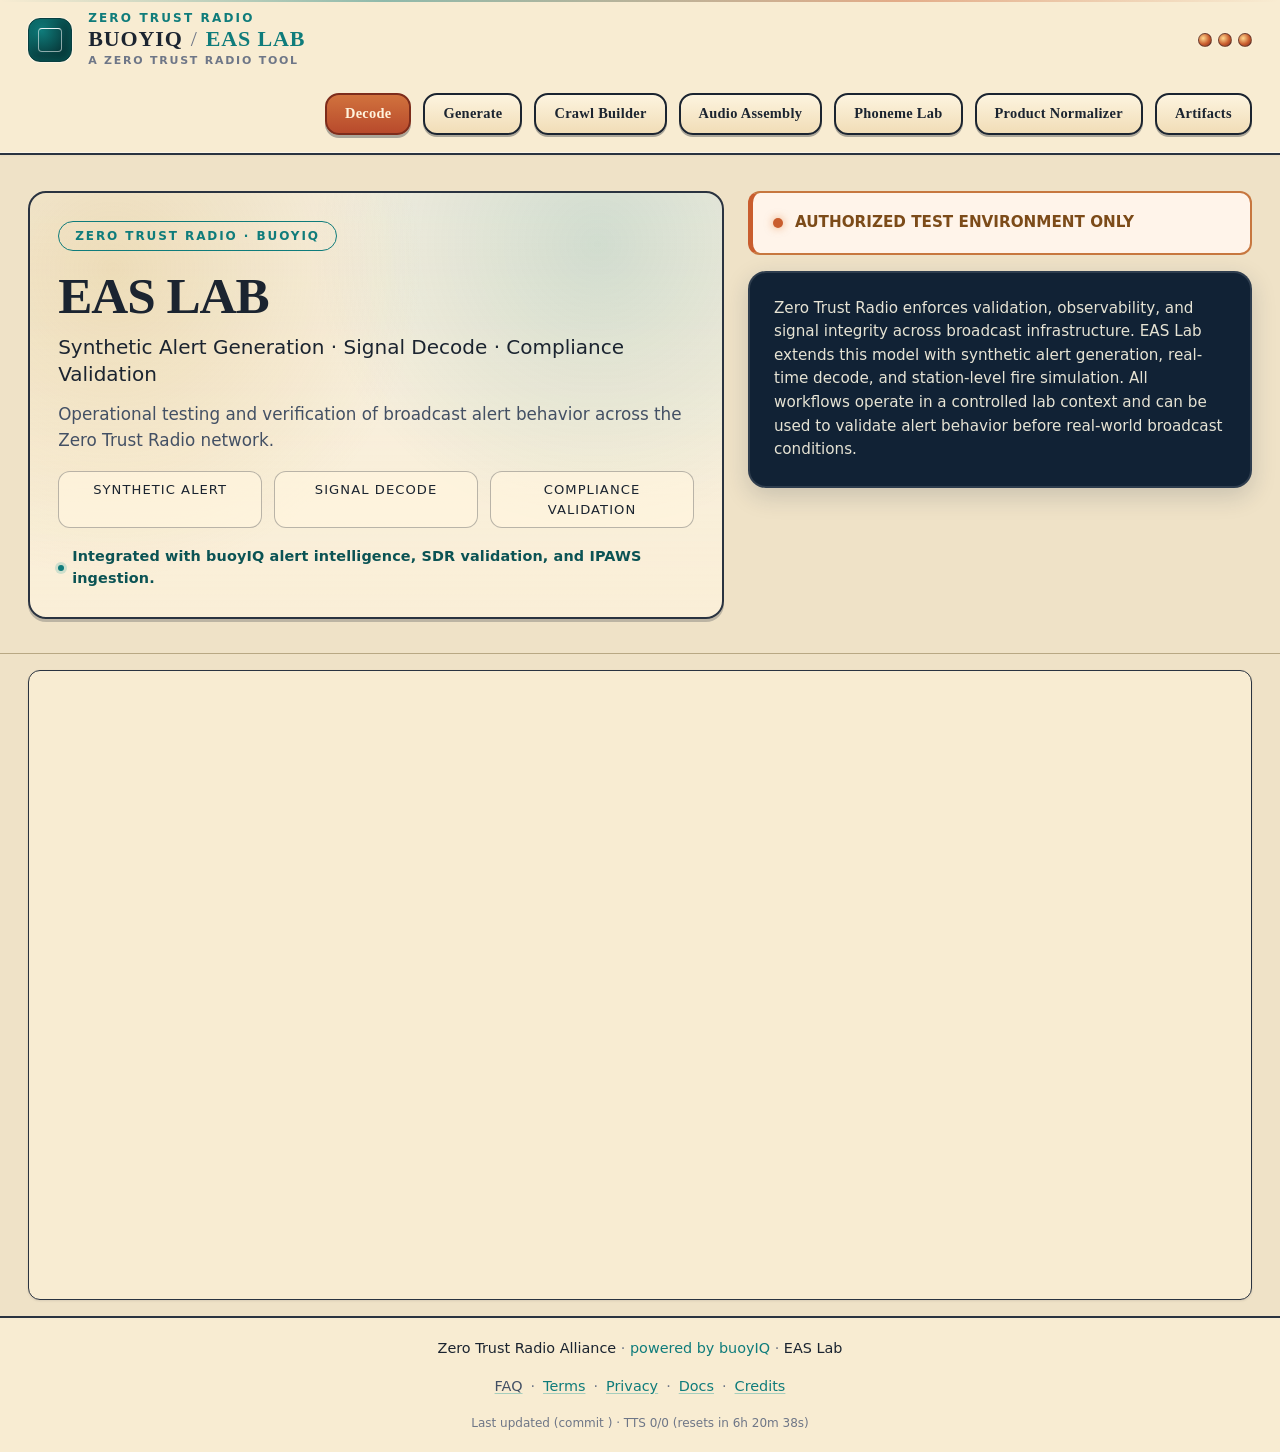
==== index.html @ d86631ec "Switch tool workspace to iframe-embedded upstream deployment The in-page tool panels + module bundle" ====
<!DOCTYPE html>
<html lang="en">
    <head>
        <meta charset="utf-8">
        <meta http-equiv="Content-Type" content="text/html; charset=utf-8">
        <meta name="robots" content="index, nofollow">
        <meta name="viewport" content="width=device-width, initial-scale=1, viewport-fit=cover">
        <title>EAS Lab · buoyIQ · Zero Trust Radio</title>
        <meta name="title" content="EAS Lab — buoyIQ · a Zero Trust Radio tool">
        <meta name="description" content="EAS Lab: synthetic alert generation, decode, validation, and station fire simulation for broadcast infrastructure. A Zero Trust Radio capability delivered through buoyIQ.">
        <meta name="keywords" content="zero trust radio, buoyiq, eas lab, broadcast validation, synthetic alert, same decode, station fire test, signal integrity">
        <meta name="language" content="English">
        <meta name="image" content="https://eas.tools/assets/eas-logo-banner.png">
        <meta name="author" content="Zero Trust Radio Alliance">
        <link rel="canonical" href="https://eas.tools/">
        <meta property="og:type" content="website">
        <meta property="og:title" content="EAS Lab — buoyIQ · a Zero Trust Radio tool">
        <meta property="og:description" content="Synthetic alert generation, decode, validation, and station fire simulation. EAS Lab is the broadcast integrity module of buoyIQ, the Zero Trust Radio platform.">
        <meta property="og:url" content="https://eas.tools/">
        <meta property="og:image" content="https://eas.tools/assets/eas-logo-banner.png">
        <meta property="og:site_name" content="Zero Trust Radio · buoyIQ">
        <meta name="twitter:card" content="summary">
        <meta name="twitter:title" content="EAS Lab — buoyIQ · a Zero Trust Radio tool">
        <meta name="twitter:description" content="Synthetic alert generation, decode, validation, and station fire simulation. A Zero Trust Radio capability in buoyIQ.">
        <meta name="twitter:image" content="https://eas.tools/assets/eas-logo-banner.png">
        <meta name="twitter:image:alt" content="Zero Trust Radio · buoyIQ · EAS Lab">
        <link rel="stylesheet" href="assets/css/hack.css">
        <link rel="stylesheet" href="assets/css/codemirror.css">
        <link rel="stylesheet" href="assets/css/dracula.css">
        <link rel="stylesheet" href="assets/css/elegant.css">
        <link rel="stylesheet" href="assets/css/style.css">
        <link rel="stylesheet" href="assets/css/ztr-brand.css">
        <!-- Cloudflare Web Analytics -->
        <script defer src='https://static.cloudflareinsights.com/beacon.min.js' data-cf-beacon='{"token": "de7f295c3b7d43e1a9a771246a7fdc65"}'></script>
        <!-- End Cloudflare Web Analytics -->
    </head>
    <body>
        <header data-brand-header>
            <h1><a href="." id="eas-tools-logo"></a></h1>
            <nav id="tab-set">
                <div id="nav-buttons">
                    <!-- will get filled in by js below -->
                </div>
                <div id="nav-selector" style="display: none;">
                    <select id="nav-select">
                        <!-- will get filled in by js below -->
                    </select>
                </div>
            </nav>
        </header>
        <section data-brand-hero class="ztr-hero-wrap" aria-label="Module overview"></section>
        <main>
            <div class="ztr-embed" data-tool-embed>
                <iframe id="tool-frame"
                        title="EAS Lab — tool workspace"
                        src="https://octopus-app-t96ou.ondigitalocean.app/index.html?tool=decoder"
                        allow="microphone; clipboard-read; clipboard-write; fullscreen; autoplay"
                        loading="eager"
                        referrerpolicy="no-referrer-when-downgrade"
                        sandbox="allow-scripts allow-same-origin allow-forms allow-popups allow-downloads allow-modals allow-popups-to-escape-sandbox"></iframe>
            </div>
        </main>
        <footer></footer>
        <script src="assets/js/brand-config.js"></script>
        <script src="coi-serviceworker.js"></script>
        <script src="assets/js/footer.js"></script>
        <script>
            // Drive the embedded tool iframe from nav clicks. All tool logic
            // lives in the upstream app loaded via the iframe; this page is
            // the brand shell + nav.
            (function () {
                const TOOL_HOST = "https://octopus-app-t96ou.ondigitalocean.app/index.html";
                const DEFAULT_TOOL = "decoder";
                const navLabels = (window.BRAND && window.BRAND.nav) || {};
                const TOOLS = {
                    decoder:    { label: navLabels.decoder    || "Decode" },
                    encoder:    { label: navLabels.encoder    || "Generate" },
                    crawl:      { label: navLabels.crawl      || "Crawl Builder" },
                    splicer:    { label: navLabels.splicer    || "Audio Assembly" },
                    phoneme:    { label: navLabels.phoneme    || "Phoneme Lab" },
                    normalizer: { label: navLabels.normalizer || "Product Normalizer" },
                    muxer:      { label: navLabels.muxer      || "Artifacts" }
                };

                const frame = document.getElementById("tool-frame");
                const navButtons = document.getElementById("nav-buttons");
                const navSelect = document.getElementById("nav-select");
                const toolOrder = Object.keys(TOOLS);

                if (navButtons) {
                    navButtons.setAttribute("role", "tablist");
                    navButtons.setAttribute("aria-label", "Tool navigation");
                    Object.entries(TOOLS).forEach(([key, { label }]) => {
                        const btn = document.createElement("button");
                        btn.type = "button";
                        btn.id = `tab-${key}`;
                        btn.dataset.tool = key;
                        btn.textContent = label;
                        btn.setAttribute("role", "tab");
                        navButtons.appendChild(btn);
                    });
                }
                if (navSelect) {
                    Object.entries(TOOLS).forEach(([key, { label }]) => {
                        const opt = document.createElement("option");
                        opt.value = key;
                        opt.textContent = label;
                        navSelect.appendChild(opt);
                    });
                }

                const buttons = document.querySelectorAll("button[data-tool]");

                const buildSrc = (tool) => {
                    const url = new URL(TOOL_HOST);
                    url.searchParams.set("tool", tool);
                    return url.toString();
                };

                const activate = (target, { updateHistory = true } = {}) => {
                    const tool = TOOLS[target] ? target : DEFAULT_TOOL;
                    if (frame) {
                        const desired = buildSrc(tool);
                        if (frame.src !== desired) frame.src = desired;
                    }
                    buttons.forEach((btn) => {
                        const isActive = btn.dataset.tool === tool;
                        btn.classList.toggle("active", isActive);
                        btn.setAttribute("aria-selected", String(isActive));
                        btn.setAttribute("aria-current", isActive ? "page" : "false");
                        btn.tabIndex = isActive ? 0 : -1;
                    });
                    if (navSelect && navSelect.value !== tool) navSelect.value = tool;
                    if (updateHistory) {
                        const newParams = new URLSearchParams(window.location.search);
                        newParams.set("tool", tool);
                        window.history.replaceState({}, "", `${window.location.pathname}?${newParams}`);
                    }
                };

                buttons.forEach((btn) => {
                    btn.addEventListener("click", () => activate(btn.dataset.tool));
                    btn.addEventListener("keydown", (event) => {
                        const currentIndex = toolOrder.indexOf(btn.dataset.tool);
                        if (currentIndex === -1) return;
                        let targetIndex = null;
                        if (event.key === "ArrowRight") targetIndex = (currentIndex + 1) % toolOrder.length;
                        if (event.key === "ArrowLeft")  targetIndex = (currentIndex - 1 + toolOrder.length) % toolOrder.length;
                        if (event.key === "Home")       targetIndex = 0;
                        if (event.key === "End")        targetIndex = toolOrder.length - 1;
                        if (targetIndex === null) return;
                        event.preventDefault();
                        const nextTool = toolOrder[targetIndex];
                        activate(nextTool);
                        document.querySelector(`button[data-tool="${nextTool}"]`)?.focus();
                    });
                });
                if (navSelect) {
                    navSelect.addEventListener("change", () => activate(navSelect.value));
                }

                const params = new URLSearchParams(window.location.search);
                const initial = params.get("tool");
                activate(initial && TOOLS[initial] ? initial : DEFAULT_TOOL, { updateHistory: false });

                window.addEventListener("deepLinkOpen", (event) => {
                    const payload = event && (event.detail || event.data);
                    let tool = null;
                    if (typeof payload === "string") {
                        try { tool = JSON.parse(payload).tool; } catch { tool = null; }
                    } else if (payload && typeof payload === "object") {
                        tool = payload.tool;
                    }
                    if (tool && TOOLS[tool]) activate(tool);
                });

                if (window.EASBridge) {
                    window.EASBridge.on("muxer:activate", () => activate("muxer"));
                    window.EASBridge.on("muxer:deactivate", () => activate("decoder"));
                }
            })();
        </script>
        <script src="assets/js/announcements.js"></script>
    </body>
</html>
---- assets/css/hack.css ----
/*!
 *  Hack typeface https://github.com/source-foundry/Hack
 *  License: https://github.com/source-foundry/Hack/blob/master/LICENSE.md
 */
/* FONT PATHS
 * -------------------------- */
@font-face {
  font-family: 'Hack';
  src: url('../fonts/hack-regular.woff2') format('woff2'), url('../fonts/hack-regular.woff') format('woff');
  font-weight: 400;
  font-style: normal;
}

@font-face {
  font-family: 'Hack';
  src: url('../fonts/hack-bold.woff2') format('woff2'), url('../fonts/hack-bold.woff') format('woff');
  font-weight: 700;
  font-style: normal;
}

@font-face {
  font-family: 'Hack';
  src: url('../fonts/hack-italic.woff2') format('woff2'), url('../fonts/hack-italic.woff') format('woff');
  font-weight: 400;
  font-style: italic;
}

@font-face {
  font-family: 'Hack';
  src: url('../fonts/hack-bolditalic.woff2') format('woff2'), url('../fonts/hack-bolditalic.woff') format('woff');
  font-weight: 700;
  font-style: italic;
}
---- assets/css/codemirror.css ----
/* BASICS */

.CodeMirror {
  /* Set height, width, borders, and global font properties here */
  font-family: monospace;
  height: 300px;
  color: black;
  direction: ltr;
}

/* PADDING */

.CodeMirror-lines {
  padding: 4px 0; /* Vertical padding around content */
}
.CodeMirror pre.CodeMirror-line,
.CodeMirror pre.CodeMirror-line-like {
  padding: 0 4px; /* Horizontal padding of content */
}

.CodeMirror-scrollbar-filler, .CodeMirror-gutter-filler {
  background-color: white; /* The little square between H and V scrollbars */
}

/* GUTTER */

.CodeMirror-gutters {
  border-right: 1px solid #ddd;
  background-color: #f7f7f7;
  white-space: nowrap;
}
.CodeMirror-linenumbers {}
.CodeMirror-linenumber {
  padding: 0 3px 0 5px;
  min-width: 20px;
  text-align: right;
  color: #999;
  white-space: nowrap;
}

.CodeMirror-guttermarker { color: black; }
.CodeMirror-guttermarker-subtle { color: #999; }

/* CURSOR */

.CodeMirror-cursor {
  border-left: 1px solid black;
  border-right: none;
  width: 0;
}
/* Shown when moving in bi-directional text */
.CodeMirror div.CodeMirror-secondarycursor {
  border-left: 1px solid silver;
}
.cm-fat-cursor .CodeMirror-cursor {
  width: auto;
  border: 0 !important;
  background: #7e7;
}
.cm-fat-cursor div.CodeMirror-cursors {
  z-index: 1;
}
.cm-fat-cursor .CodeMirror-line::selection,
.cm-fat-cursor .CodeMirror-line > span::selection, 
.cm-fat-cursor .CodeMirror-line > span > span::selection { background: transparent; }
.cm-fat-cursor .CodeMirror-line::-moz-selection,
.cm-fat-cursor .CodeMirror-line > span::-moz-selection,
.cm-fat-cursor .CodeMirror-line > span > span::-moz-selection { background: transparent; }
.cm-fat-cursor { caret-color: transparent; }
@-moz-keyframes blink {
  0% {}
  50% { background-color: transparent; }
  100% {}
}
@-webkit-keyframes blink {
  0% {}
  50% { background-color: transparent; }
  100% {}
}
@keyframes blink {
  0% {}
  50% { background-color: transparent; }
  100% {}
}

/* Can style cursor different in overwrite (non-insert) mode */
.CodeMirror-overwrite .CodeMirror-cursor {}

.cm-tab { display: inline-block; text-decoration: inherit; }

.CodeMirror-rulers {
  position: absolute;
  left: 0; right: 0; top: -50px; bottom: 0;
  overflow: hidden;
}
.CodeMirror-ruler {
  border-left: 1px solid #ccc;
  top: 0; bottom: 0;
  position: absolute;
}

/* DEFAULT THEME */

.cm-s-default .cm-header {color: blue;}
.cm-s-default .cm-quote {color: #090;}
.cm-negative {color: #d44;}
.cm-positive {color: #292;}
.cm-header, .cm-strong {font-weight: bold;}
.cm-em {font-style: italic;}
.cm-link {text-decoration: underline;}
.cm-strikethrough {text-decoration: line-through;}

.cm-s-default .cm-keyword {color: #708;}
.cm-s-default .cm-atom {color: #219;}
.cm-s-default .cm-number {color: #164;}
.cm-s-default .cm-def {color: #00f;}
.cm-s-default .cm-variable,
.cm-s-default .cm-punctuation,
.cm-s-default .cm-property,
.cm-s-default .cm-operator {}
.cm-s-default .cm-variable-2 {color: #05a;}
.cm-s-default .cm-variable-3, .cm-s-default .cm-type {color: #085;}
.cm-s-default .cm-comment {color: #a50;}
.cm-s-default .cm-string {color: #a11;}
.cm-s-default .cm-string-2 {color: #f50;}
.cm-s-default .cm-meta {color: #555;}
.cm-s-default .cm-qualifier {color: #555;}
.cm-s-default .cm-builtin {color: #30a;}
.cm-s-default .cm-bracket {color: #997;}
.cm-s-default .cm-tag {color: #170;}
.cm-s-default .cm-attribute {color: #00c;}
.cm-s-default .cm-hr {color: #999;}
.cm-s-default .cm-link {color: #00c;}

.cm-s-default .cm-error {color: #f00;}
.cm-invalidchar {color: #f00;}

.CodeMirror-composing { border-bottom: 2px solid; }

/* Default styles for common addons */

div.CodeMirror span.CodeMirror-matchingbracket {color: #0b0;}
div.CodeMirror span.CodeMirror-nonmatchingbracket {color: #a22;}
.CodeMirror-matchingtag { background: rgba(255, 150, 0, .3); }
.CodeMirror-activeline-background {background: #e8f2ff;}

/* STOP */

/* The rest of this file contains styles related to the mechanics of
   the editor. You probably shouldn't touch them. */

.CodeMirror {
  position: relative;
  overflow: hidden;
  background: white;
}

.CodeMirror-scroll {
  overflow: scroll !important; /* Things will break if this is overridden */
  /* 50px is the magic margin used to hide the element's real scrollbars */
  /* See overflow: hidden in .CodeMirror */
  margin-bottom: -50px; margin-right: -50px;
  padding-bottom: 50px;
  height: 100%;
  outline: none; /* Prevent dragging from highlighting the element */
  position: relative;
  z-index: 0;
}
.CodeMirror-sizer {
  position: relative;
  border-right: 50px solid transparent;
}

/* The fake, visible scrollbars. Used to force redraw during scrolling
   before actual scrolling happens, thus preventing shaking and
   flickering artifacts. */
.CodeMirror-vscrollbar, .CodeMirror-hscrollbar, .CodeMirror-scrollbar-filler, .CodeMirror-gutter-filler {
  position: absolute;
  z-index: 6;
  display: none;
  outline: none;
}
.CodeMirror-vscrollbar {
  right: 0; top: 0;
  overflow-x: hidden;
  overflow-y: scroll;
}
.CodeMirror-hscrollbar {
  bottom: 0; left: 0;
  overflow-y: hidden;
  overflow-x: scroll;
}
.CodeMirror-scrollbar-filler {
  right: 0; bottom: 0;
}
.CodeMirror-gutter-filler {
  left: 0; bottom: 0;
}

.CodeMirror-gutters {
  position: absolute; left: 0; top: 0;
  min-height: 100%;
  z-index: 3;
}
.CodeMirror-gutter {
  white-space: normal;
  height: 100%;
  display: inline-block;
  vertical-align: top;
  margin-bottom: -50px;
}
.CodeMirror-gutter-wrapper {
  position: absolute;
  z-index: 4;
  background: none !important;
  border: none !important;
}
.CodeMirror-gutter-background {
  position: absolute;
  top: 0; bottom: 0;
  z-index: 4;
}
.CodeMirror-gutter-elt {
  position: absolute;
  cursor: default;
  z-index: 4;
}
.CodeMirror-gutter-wrapper ::selection { background-color: transparent }
.CodeMirror-gutter-wrapper ::-moz-selection { background-color: transparent }

.CodeMirror-lines {
  cursor: text;
  min-height: 1px; /* prevents collapsing before first draw */
}
.CodeMirror pre.CodeMirror-line,
.CodeMirror pre.CodeMirror-line-like {
  /* Reset some styles that the rest of the page might have set */
  -moz-border-radius: 0; -webkit-border-radius: 0; border-radius: 0;
  border-width: 0;
  background: transparent;
  font-family: inherit;
  font-size: inherit;
  margin: 0;
  white-space: pre;
  word-wrap: normal;
  line-height: inherit;
  color: inherit;
  z-index: 2;
  position: relative;
  overflow: visible;
  -webkit-tap-highlight-color: transparent;
  -webkit-font-variant-ligatures: contextual;
  font-variant-ligatures: contextual;
}
.CodeMirror-wrap pre.CodeMirror-line,
.CodeMirror-wrap pre.CodeMirror-line-like {
  word-wrap: break-word;
  white-space: pre-wrap;
  word-break: normal;
}

.CodeMirror-linebackground {
  position: absolute;
  left: 0; right: 0; top: 0; bottom: 0;
  z-index: 0;
}

.CodeMirror-linewidget {
  position: relative;
  z-index: 2;
  padding: 0.1px; /* Force widget margins to stay inside of the container */
}

.CodeMirror-widget {}

.CodeMirror-rtl pre { direction: rtl; }

.CodeMirror-code {
  outline: none;
}

/* Force content-box sizing for the elements where we expect it */
.CodeMirror-scroll,
.CodeMirror-sizer,
.CodeMirror-gutter,
.CodeMirror-gutters,
.CodeMirror-linenumber {
  -moz-box-sizing: content-box;
  box-sizing: content-box;
}

.CodeMirror-measure {
  position: absolute;
  width: 100%;
  height: 0;
  overflow: hidden;
  visibility: hidden;
}

.CodeMirror-cursor {
  position: absolute;
  pointer-events: none;
}
.CodeMirror-measure pre { position: static; }

div.CodeMirror-cursors {
  visibility: hidden;
  position: relative;
  z-index: 3;
}
div.CodeMirror-dragcursors {
  visibility: visible;
}

.CodeMirror-focused div.CodeMirror-cursors {
  visibility: visible;
}

.CodeMirror-selected { background: #d9d9d9; }
.CodeMirror-focused .CodeMirror-selected { background: #d7d4f0; }
.CodeMirror-crosshair { cursor: crosshair; }
.CodeMirror-line::selection, .CodeMirror-line > span::selection, .CodeMirror-line > span > span::selection { background: #d7d4f0; }
.CodeMirror-line::-moz-selection, .CodeMirror-line > span::-moz-selection, .CodeMirror-line > span > span::-moz-selection { background: #d7d4f0; }

.cm-searching {
  background-color: #ffa;
  background-color: rgba(255, 255, 0, .4);
}

/* Used to force a border model for a node */
.cm-force-border { padding-right: .1px; }

@media print {
  /* Hide the cursor when printing */
  .CodeMirror div.CodeMirror-cursors {
    visibility: hidden;
  }
}

/* See issue #2901 */
.cm-tab-wrap-hack:after { content: ''; }

/* Help users use markselection to safely style text background */
span.CodeMirror-selectedtext { background: none; }
---- assets/css/dracula.css ----
/*

    Name:       dracula
    Author:     Michael Kaminsky (http://github.com/mkaminsky11)

    Original dracula color scheme by Zeno Rocha (https://github.com/zenorocha/dracula-theme)

*/


.cm-s-dracula.CodeMirror, .cm-s-dracula .CodeMirror-gutters {
  background-color: #282a36 !important;
  color: #f8f8f2 !important;
  border: none;
}
.cm-s-dracula .CodeMirror-gutters { color: #282a36; }
.cm-s-dracula .CodeMirror-cursor { border-left: solid thin #f8f8f0; }
.cm-s-dracula .CodeMirror-linenumber { color: #6D8A88; }
.cm-s-dracula .CodeMirror-selected { background: rgba(255, 255, 255, 0.10); }
.cm-s-dracula .CodeMirror-line::selection, .cm-s-dracula .CodeMirror-line > span::selection, .cm-s-dracula .CodeMirror-line > span > span::selection { background: rgba(255, 255, 255, 0.10); }
.cm-s-dracula .CodeMirror-line::-moz-selection, .cm-s-dracula .CodeMirror-line > span::-moz-selection, .cm-s-dracula .CodeMirror-line > span > span::-moz-selection { background: rgba(255, 255, 255, 0.10); }
.cm-s-dracula span.cm-comment { color: #6272a4; }
.cm-s-dracula span.cm-string, .cm-s-dracula span.cm-string-2 { color: #f1fa8c; }
.cm-s-dracula span.cm-number { color: #bd93f9; }
.cm-s-dracula span.cm-variable { color: #50fa7b; }
.cm-s-dracula span.cm-variable-2 { color: white; }
.cm-s-dracula span.cm-def { color: #50fa7b; }
.cm-s-dracula span.cm-operator { color: #ff79c6; }
.cm-s-dracula span.cm-keyword { color: #ff79c6; }
.cm-s-dracula span.cm-atom { color: #bd93f9; }
.cm-s-dracula span.cm-meta { color: #f8f8f2; }
.cm-s-dracula span.cm-tag { color: #ff79c6; }
.cm-s-dracula span.cm-attribute { color: #50fa7b; }
.cm-s-dracula span.cm-qualifier { color: #50fa7b; }
.cm-s-dracula span.cm-property { color: #66d9ef; }
.cm-s-dracula span.cm-builtin { color: #50fa7b; }
.cm-s-dracula span.cm-variable-3, .cm-s-dracula span.cm-type { color: #ffb86c; }

.cm-s-dracula .CodeMirror-activeline-background { background: rgba(255,255,255,0.1); }
.cm-s-dracula .CodeMirror-matchingbracket { text-decoration: underline; color: white !important; }
---- assets/css/elegant.css ----
/* Elegant Light theme for CodeMirror 5, with tweaked colors (Dracula-like) and a more modern look, as well as code tag support. Based on the Elegant theme by Marijn Haverbeke, with modifications by Wags (and Codex). */

.cm-s-elegant.CodeMirror, .cm-s-elegant .CodeMirror-gutters {
  background-color: #f7f9ff !important;
  color: #1f2937 !important;
  border: none;
}

.cm-s-elegant .CodeMirror-gutters { color: #e8edf9; }
.cm-s-elegant .CodeMirror-cursor { border-left: solid thin #1f2937; }
.cm-s-elegant .CodeMirror-linenumber { color: #64748b; }
.cm-s-elegant .CodeMirror-selected { background: rgba(79, 98, 179, 0.22); }
.cm-s-elegant .CodeMirror-line::selection, .cm-s-elegant .CodeMirror-line > span::selection, .cm-s-elegant .CodeMirror-line > span > span::selection { background: rgba(79, 98, 179, 0.22); }
.cm-s-elegant .CodeMirror-line::-moz-selection, .cm-s-elegant .CodeMirror-line > span::-moz-selection, .cm-s-elegant .CodeMirror-line > span > span::-moz-selection { background: rgba(79, 98, 179, 0.22); }
.cm-s-elegant span.cm-comment { color: #5f6fa1; }
.cm-s-elegant span.cm-string, .cm-s-elegant span.cm-string-2 { color: #806600; }
.cm-s-elegant span.cm-number { color: #6d3fb0; }
.cm-s-elegant span.cm-variable { color: #1c7a48; }
.cm-s-elegant span.cm-variable-2 { color: #0f172a; }
.cm-s-elegant span.cm-def { color: #1c7a48; }
.cm-s-elegant span.cm-operator { color: #b42387; }
.cm-s-elegant span.cm-keyword { color: #b42387; }
.cm-s-elegant span.cm-atom { color: #6d3fb0; }
.cm-s-elegant span.cm-meta { color: #334155; }
.cm-s-elegant span.cm-tag { color: #b42387; }
.cm-s-elegant span.cm-attribute { color: #1c7a48; }
.cm-s-elegant span.cm-qualifier { color: #1c7a48; }
.cm-s-elegant span.cm-property { color: #0b7285; }
.cm-s-elegant span.cm-builtin { color: #1c7a48; }
.cm-s-elegant span.cm-variable-3, .cm-s-elegant span.cm-type { color: #a45b00; }

.cm-s-elegant .CodeMirror-activeline-background { background: #e8f2ff; }
.cm-s-elegant .CodeMirror-matchingbracket { outline:1px solid grey; color:black !important; }
---- assets/css/style.css ----
/* Animation CSS */
@keyframes fill-progress {
  0% {
    width: 0;
  }
  100% {
    width: 40vw;
  }
}

@keyframes rainbow-animation {
    0% {
        background-position: 0%;
    }
    100% {
        background-position: 100%;
    }
}

@keyframes announcement-slide-in {
    from { opacity: 0; transform: translateY(16px); }
    to   { opacity: 1; transform: translateY(0); }
}

@keyframes announcement-slide-out {
    from { opacity: 1; transform: translateY(0); }
    to   { opacity: 0; transform: translateY(16px); }
}

/* Element-level CSS */
* {
    box-sizing: border-box;
    --color-bg: #050505;
    --color-text: #f5f5f5;
    --color-orange: #ff7800;
    --color-dark-orange: #b15708;
    --color-border: #303030;
    --color-border-light: #555555;
    --color-black: #000000;
}

:root{
  --sat: env(safe-area-inset-top, 10px);
  --sab: env(safe-area-inset-bottom, 10px);
}

html {
    height: 100%;
    width: 100%;
}

table {
    border-collapse: collapse;
    border: 1px solid var(--color-black);
    font-size: 1.04em;
}

table td {
    border: 2px solid var(--color-black);
}

body {
    margin: 0;
    background: var(--color-bg);
    color: var(--color-text);
    font-family: "Hack", monospace;
    display: flex;
    flex-direction: column;
    min-height: 100vh;
    padding-bottom: var(--sab);
}

header {
    display: flex;
    align-items: center;
    justify-content: space-between;
    gap: 16px;
    padding: 14px 20px;
    background: linear-gradient(140deg, #121212, #1f1f1f 65%, #0b0b0b);
    border-bottom: 1px solid #242424;
}

h1 {
    margin: 0;
    font-size: 1.05rem;
    letter-spacing: 0.08em;
    text-transform: uppercase;
}

select,input,textarea,date {
    background-color: #161616;
    color: var(--color-text);
    border: 1px solid var(--color-border);
}

main {
    flex: 1 1 auto;
    position: relative;
    overflow: hidden;
}

pre {
    white-space: pre-wrap;
    background-color: #ecedec;
    color: var(--color-black);
    padding: 12px;
    padding-right: 3vw;
}

button {
    background-color: var(--color-orange);
    color: var(--color-bg);
    padding: 6px 12px;
    border-radius: 4px;
    cursor: pointer;
    font-size: 0.9rem;
    font-family: 'Hack', monospace;
}

footer {
    background: #121212;
    color: var(--color-text);
    text-align: center;
    padding: 12px 20px;
    font-size: 0.9rem;
    border-top: 1px solid #242424;
}

audio {
    width: 30vw;
    height: auto;
}

a {
    color: #ff9a3c;
}

/* Pseudo-class and attribute CSS */
section.ffm-app {
    font-family: "Hack", monospace !important;
}

a:visited {
    color: var(--color-dark-orange);
}

button[data-tool] {
    border: 1px solid var(--color-border);
    background: #161616;
    color: inherit;
    font: inherit;
    padding: 8px 18px;
    cursor: pointer;
    border-radius: 6px;
    transition: background 120ms ease, color 120ms ease, border-color 120ms ease;
}

button[data-tool]:hover {
    background: #252525;
}

button[data-tool].active {
    background: var(--color-orange);
    color: var(--color-bg);
    border-color: var(--color-orange);
}

span.checkmark {
    display: inline-flex;
    align-items: center;
    justify-content: center;
    width: 20px;
    height: 20px;
    position: relative;
    background-color: #161616;
    border: 2px solid var(--color-border);
    border-radius: 4px;
    flex-shrink: 0;
}

[data-mic-container] {
    margin-bottom: 8px;
}

button:disabled,
button[disabled] {
    background-color: #3a3a3a;
    color: var(--color-border-light);
    cursor: not-allowed;
    border-color: #3a3a3a;
}

/* ID-level CSS */
#faq-link {
    background: linear-gradient(270deg, #ff0000, #ff7f00, #ffff00, #00ff00, #5b5bf1, #7612bd, #8b00ff, #ff0000);
    background-size: 1400% 1400%;
    -webkit-background-clip: text;
    -moz-background-clip: text;
    background-clip: text;
    color: transparent;
    -webkit-text-fill-color: transparent;
    animation: rainbow-animation 60s ease infinite;
}

#audioPlayback {
    display: block;
    margin-top: 8px;
    padding: 6px;
    background: #1a1a1a;
    border: 1px solid var(--color-border);
    border-radius: 6px;
    min-height: 40px;
}

.generatedHeader {
    background-color: #222;
    color: var(--color-text);
    padding: 6px;
    border-radius: 4px;
    display: inline-block;
    margin-top: 6px;
}

#status {
    font-family: Hack;
}

#balconTable table,#balconTable th, #balconTable td {
    border: 1px solid white;
}

#crawlExportProgress {
    height: 1.25rem;
    width: 100%;
    background-color: var(--color-black);
    border: 1px solid var(--color-border-light);
    border-radius: 10px;
    appearance: none;
    overflow: hidden;
    display: block;
}

#crawlExportProgress::-webkit-progress-bar {
    background-color: var(--color-black);
}

#crawlExportProgress::-webkit-progress-value {
    background-color: var(--color-orange);
    border-radius: 10px;
    transition: width 150ms linear;
}

#crawlExportProgress::-moz-progress-bar {
    background-color: var(--color-orange);
    transition: width 150ms linear;
}

#decoder-panel #output {
    font-family: "Hack", monospace;
    white-space: pre-wrap;
}

#decoder-panel #sync {
    font-family: monospace;
    font-size: 1.5em;
}

#decoder-panel .level-meter {
    display: flex;
    align-items: flex-start;
    gap: 12px;
    margin: 12px 0 18px;
}

#decoder-panel .level-meter__label {
    font-size: 0.75rem;
    letter-spacing: 0.08em;
    text-transform: uppercase;
    color: #9a9a9a;
    min-width: 56px;
    padding-top: 1px;
}

#decoder-panel .level-meter__stack {
    flex: 1 1 auto;
    min-width: 0;
}

#decoder-panel .level-meter__bars {
    position: relative;
    width: 100%;
    height: 10px;
    border-radius: 999px;
    overflow: hidden;
    background: linear-gradient(90deg,
            rgba(52, 199, 89, 0.22) 0%,
            rgba(52, 199, 89, 0.22) 66.666%,
            rgba(255, 204, 0, 0.22) 66.666%,
            rgba(255, 204, 0, 0.22) 85%,
            rgba(255, 69, 58, 0.22) 85%,
            rgba(255, 69, 58, 0.22) 100%);
    border: 1px solid #232323;
}

#decoder-panel .level-meter__fill {
    position: absolute;
    inset: 0;
    width: 100%;
    background: linear-gradient(90deg,
            #34c759 0%,
            #34c759 66.666%,
            #ffcc00 66.666%,
            #ffcc00 85%,
            #ff453a 85%,
            #ff453a 100%);
    clip-path: inset(0 100% 0 0);
    -webkit-clip-path: inset(0 100% 0 0);
    transition: clip-path 80ms linear, -webkit-clip-path 80ms linear;
}

#decoder-panel .level-meter__scale {
    margin-top: 3px;
    user-select: none;
}

#decoder-panel .level-meter__tick-lines {
    --meter-tick-minor: rgba(255, 255, 255, 0.48);
    --meter-tick-major: rgba(255, 255, 255, 0.82);
    height: 8px;
    background-image:
        linear-gradient(var(--meter-tick-major), var(--meter-tick-major)),
        linear-gradient(var(--meter-tick-major), var(--meter-tick-major)),
        linear-gradient(var(--meter-tick-major), var(--meter-tick-major)),
        linear-gradient(var(--meter-tick-major), var(--meter-tick-major)),
        linear-gradient(var(--meter-tick-major), var(--meter-tick-major)),
        linear-gradient(var(--meter-tick-major), var(--meter-tick-major)),
        linear-gradient(var(--meter-tick-major), var(--meter-tick-major)),
        linear-gradient(var(--meter-tick-minor), var(--meter-tick-minor)),
        linear-gradient(var(--meter-tick-minor), var(--meter-tick-minor)),
        linear-gradient(var(--meter-tick-minor), var(--meter-tick-minor)),
        linear-gradient(var(--meter-tick-minor), var(--meter-tick-minor)),
        linear-gradient(var(--meter-tick-minor), var(--meter-tick-minor)),
        linear-gradient(var(--meter-tick-minor), var(--meter-tick-minor));
    background-size:
        2px 8px,
        2px 8px,
        2px 8px,
        2px 8px,
        2px 8px,
        2px 8px,
        2px 8px,
        2px 6px,
        2px 6px,
        2px 6px,
        2px 6px,
        2px 6px,
        2px 6px;
    background-position:
        0% 0,
        16.666667% 0,
        33.333333% 0,
        50% 0,
        66.666667% 0,
        83.333333% 0,
        100% 0,
        8.333333% 1px,
        25% 1px,
        41.666667% 1px,
        58.333333% 1px,
        75% 1px,
        91.666667% 1px;
    background-repeat: no-repeat;
}

#decoder-panel .level-meter__tick-labels {
    margin-top: 2px;
    position: relative;
    height: 1em;
    font-family: "Hack", monospace;
    font-size: 0.66rem;
    font-weight: 600;
    letter-spacing: 0.01em;
    color: rgba(255, 255, 255, 0.82);
    text-shadow: 0 0 2px rgba(0, 0, 0, 0.45);
    line-height: 1;
}

#decoder-panel .level-meter__tick-labels span {
    position: absolute;
    top: 0;
    transform: translateX(-50%);
    white-space: nowrap;
}

#decoder-panel .level-meter__tick-labels span:nth-child(1) {
    left: 0%;
}

#decoder-panel .level-meter__tick-labels span:nth-child(2) {
    left: 16.666667%;
}

#decoder-panel .level-meter__tick-labels span:nth-child(3) {
    left: 33.333333%;
}

#decoder-panel .level-meter__tick-labels span:nth-child(4) {
    left: 50%;
}

#decoder-panel .level-meter__tick-labels span:nth-child(5) {
    left: 66.666667%;
}

#decoder-panel .level-meter__tick-labels span:nth-child(6) {
    left: 83.333333%;
}

#decoder-panel .level-meter__tick-labels span:nth-child(7) {
    left: 100%;
}

#decoder-panel .modalContainer {
    left: 0;
    top: 0;
    z-index: 999;
    position: fixed;
    width: 100%;
    height: 100%;
    display: flex;
    justify-content: center;
    align-items: center;
}

#decoder-panel .modalBox {
    z-index: 1000;
    font-family: monospace;
    padding: 10px;
    margin: 15px;
    background-color: #0e0e0e;
    border: 1px solid #2b2b2b;
}

#decoder-panel .modalContent {
    padding: 20px;
    height: 50%;
    position: relative;
}

#decoder-panel .modalClose {
    position: absolute;
    font-size: 1.5em;
    cursor: pointer;
    z-index: 1001;
    margin: 2px;
}

#decoder-panel .watch {
    color: var(--color-orange);
}

#decoder-panel .warning {
    color: #ff4d4d;
}

#encoder-panel a {
    color: #ff9a3c;
}

#encoder-panel table,
#encoder-panel th,
#encoder-panel td {
    border: 1px solid #444;
}

#encoder-panel table {
    border-collapse: collapse;
    font-size: 1.04em;
}

#encoder-panel td,
#encoder-panel th {
    padding: 6px 8px;
}

#encoder-panel .control-panel button {
    display: inline-block;
}

#spliceWaveform {
    width: 100%;
    height: auto;
    border-radius: 6px;
    background: linear-gradient(180deg, #0f0f0f 0%, #111 100%);
}

#tab-set {
    display: flex;
    gap: 10px;
}

#cheader {
    width: 35vw;
    text-wrap: wrap;
}

#ttsVoice2 {
    width: 100%;
    height: 15rem;
    font-family: "Hack", monospace;
    font-size: 1rem;
    padding: 8px;
    border-radius: 6px;
    resize: vertical;
}

#ttsText:disabled {
    opacity: 0.65;
}

#ttsText, #ttsText2 {
    display: none;
}

#ttsVoice2 {
    height: auto;
}

#mobile-controls {
    display: none;
}

#stateselect, #countyselect {
    width: 10vw;
}

#rgselect {
    width: 3vw;
}

#spliceSilence,
#spliceLoudness {
    width: 7.5vw;
}

#spliceMacros {
    width: 15vw;
}

#eas-tools-logo {
    background: url('../eas-tools-logo.png?v=2') no-repeat center; /* cache-busting query param */
    background-size: 115%;
    width: 3vw;
    height: 6vh;
    border-radius: 50%;
    object-fit: contain;
    display: inline-block;
}

#announcement-toast {
    position: fixed;
    bottom: 20px;
    right: 20px;
    max-width: 340px;
    background: #1a1a1a;
    border: 1px solid var(--color-border-light);
    border-left: 3px solid var(--color-orange);
    border-radius: 6px;
    padding: 14px 36px 14px 14px;
    font-size: 0.85rem;
    line-height: 1.4;
    color: var(--color-text);
    z-index: 9999;
    animation: announcement-slide-in 0.3s ease-out;
    box-shadow: 0 4px 16px rgba(0, 0, 0, 0.5);
}

#announcement-toast strong {
    display: block;
    margin-bottom: 4px;
    color: var(--color-orange);
}

#announcement-toast p {
    margin: 0;
    color: #ccc;
}

#announcement-toast a {
    color: #ff9a3c;
}

#announcement-toast a:visited {
    color: var(--color-dark-orange);
}

#announcement-dismiss {
    position: absolute;
    top: 6px;
    right: 6px;
    background: none;
    border: none;
    color: #888;
    font-size: 1.2rem;
    cursor: pointer;
    padding: 2px 6px;
    line-height: 1;
}

#announcement-dismiss:hover {
    color: var(--color-text);
}

#crawlPreviewDiv {
    position: absolute;
    top: 50vh;
    left: calc(35% + (100% - 35%) / 2);
    transform: translate(-50%, -50%);
    width: calc(60vw - 2em);
    max-width: 900px;
    text-align: center;
    pointer-events: none;
}

#crawlPreview {
    width: 100%;
    height: auto;
    pointer-events: auto;
}

/* Class-level CSS */
.strikethrough {
    text-decoration: line-through;
}

.right-align {
    float: right;
}

.funny-haha {
    color: var(--color-text) !important;
    text-decoration: none;
}

.codemirror-example > .cm-s-dracula .CodeMirror-cursor {
    border-left: solid thin #282a36 !important;
}

.inner-copy-paste-paragraph {
    margin: 0;
    margin-bottom: -12px;
}

.codemirror-example, .CodeMirror.vtml-codemirror-pre, .CodeMirror.bal-codemirror-pre {
    font-family: "Hack", monospace;
    font-size: 1rem;
    margin-top: 12px;
    height: 25vh;
}

.copy-paste-code-container {
    border: 1px solid var(--color-border);
    border-radius: 6px;
    padding: 12px;
    background-color: #121212;
}

.copy-text {
    position: relative;
    bottom: -4vh;
    left: 92vw;
    background-color: var(--color-orange);
    color: var(--color-bg);
    padding: 8px 12px;
    border-radius: 6px;
    font-size: 0.9rem;
    box-shadow: 0 2px 6px rgba(0, 0, 0, 0.3);
    opacity: 0.9;
    z-index: 10000;
    cursor: pointer;
    text-anchor: end;
}

.crawl-export-progress {
    padding: 12px 16px;
    border-radius: 12px;
    margin-top: 12px;
}

.crawl-export-progress__row {
    display: flex;
    align-items: center;
    gap: 12px;
}

.crawl-export-progress__row progress {
    flex: 1 1 auto;
}

.ttsText--editor {
    display: block;
    width: 100%;
    margin: 0 auto;
}

.CodeMirror.ttsText--editor {
    display: inline-block;
    width: 100%;
    margin: 0 auto;
    border: 1px solid #2b2b2b;
    border-radius: 6px;
    font-family: "Hack", monospace;
    font-size: 1rem;
}

.ttsText--editor .CodeMirror-scroll {
    min-height: 15rem;
}

.ttsText--editor pre {
    background: transparent;
    color: inherit;
    padding: 0;
    margin: 0;
    white-space: pre-wrap;
}

.ttsText--editor .CodeMirror-wrap pre.CodeMirror-line,
.ttsText--editor .CodeMirror-wrap pre.CodeMirror-line-like {
    padding: 0 4px;
}

.footer-links {
    list-style: none;
    display: flex;
    justify-content: center;
    align-items: center;
    gap: 0;
    margin: 0;
    padding: 0;
    flex-wrap: nowrap;
}

.footer-links li {
    display: inline-flex;
    align-items: center;
}

.footer-links li + li::before {
    content: "•";
    color: #555;
    margin: 0 12px;
}

.footer-links p {
    margin: 0;
}

.section-heading {
    font-size: 0.95rem;
    letter-spacing: 0.04em;
    text-transform: uppercase;
    margin: 0 0 18px;
    color: var(--color-orange);
}

.hidden-checkbox {
    position: absolute;
    top: 50%;
    left: 0;
    width: 20px;
    height: 20px;
    margin: 0;
    opacity: 0;
    cursor: pointer;
    transform: translateY(-50%);
}

.custom-checkbox-container {
    position: relative;
    display: inline-flex;
    align-items: center;
    gap: 10px;
    cursor: pointer;
    user-select: none;
    line-height: 1.2;
}

.custom-checkbox-container input[type="checkbox"]:focus-visible~span.checkmark {
    box-shadow: 0 0 0 2px rgba(255, 120, 0, 0.55);
}

.custom-checkbox-container input[type="checkbox"]:checked~span.checkmark {
    background-color: var(--color-orange);
    border-color: var(--color-orange);
}

.custom-checkbox-container span.checkmark:after {
    content: "";
    position: absolute;
    top: 50%;
    left: 50%;
    width: 6px;
    height: 12px;
    border: solid white;
    border-width: 0 3px 3px 0;
    transform: translate(-50%, -60%) rotate(45deg);
    opacity: 0;
}

.custom-checkbox-container input[type="checkbox"]:checked~span.checkmark:after {
    opacity: 1;
}

.shorter-hr {
    border: none;
    border-top: 1px solid var(--color-border);
    margin: 12px 0;
    width: 30%;
}

.eom-hr {
    border: none;
    border-top: 3px solid var(--color-border);
    margin: 12px 0;
    width: 60%;
}

.control-panel button {
    display: inline-block;
}

.splice-grid {
    display: grid;
    grid-template-columns: 2fr 1fr;
    gap: 16px;
    align-items: start;
}

.waveform-card {
    background: #0a0a0a;
    border: 1px solid #1e1e1e;
    border-radius: 8px;
    padding: 12px;
}

.waveform-meta {
    display: flex;
    justify-content: space-between;
    align-items: center;
    margin-top: 8px;
    gap: 8px;
    flex-wrap: wrap;
}

.waveform-actions {
    display: flex;
    gap: 8px;
    flex-wrap: wrap;
}

.splice-controls {
    background: #0b0b0b;
    border: 1px solid #1e1e1e;
    border-radius: 8px;
    padding: 12px;
    display: flex;
    flex-direction: column;
    gap: 10px;
}

.status-line {
    display: block;
    min-height: 18px;
    opacity: 0.85;
}

.splice-action-grid {
    display: grid;
    grid-template-columns: repeat(auto-fit, minmax(140px, 1fr));
    gap: 8px;
}

.splice-storage {
    font-size: 0.9em;
}

.splice-timeline {
    margin-top: 16px;
}

.splice-timeline__hint {
    margin-top: 4px;
}

.splice-segment-list {
    list-style: none;
    padding: 0;
    margin: 0;
    display: grid;
    gap: 8px;
}

.title {
    font-weight: bold;
}

.entry {
    cursor: pointer;
    user-select: none;
}

.tool-panel {
    position: absolute;
    inset: 0;
    overflow-y: auto;
    padding: 24px clamp(18px, 2vw, 32px);
    display: none;
}

.tool-panel.active {
    display: block;
}

.mobileBreak,.phonemeCrossMode,.customFontUpload {
    display: none;
}

.CodeMirror-code {
    margin-right: 110px;
}

.dragover {
    border-color: var(--color-orange) !important;
    background-color: var(--color-border-light) !important;
    border: 6px dashed var(--color-orange) !important;
}

.dragover::before{
    content: "Release to upload";
    position: absolute;
    top: 50%;
    left: 50%;
    transform: translate(-50%, -50%);
    color: var(--color-orange);
    font-size: 1.5rem;
    font-weight: bold;
    pointer-events: none;
}

.raw-alert::after {
    content: " [RAW]";
    color: var(--color-border-light);
    margin-right: 6px;
}

.announcement-hiding {
    animation: announcement-slide-out 0.2s ease-in forwards !important;
}

/* Media Queries */
/* Mobile devices */
@media screen and (max-width: 1079px) {
    #eas-tools-logo {
        width: 12vw;
        height: 5.5vh;
        margin: 12px 12px 0 0;
    }

    .inner-copy-paste-paragraph {
        margin: 0;
        margin-bottom: -12px;
    }

    .codemirror-example, .CodeMirror.vtml-codemirror-pre, .CodeMirror.bal-codemirror-pre {
        font-family: "Hack", monospace;
        font-size: 1rem;
        margin-top: 50px;
        height: 25vh;
    }

    .copy-paste-code-container {
        border: 1px solid var(--color-border);
        border-radius: 6px;
        padding: 12px;
        background-color: #121212;
    }

    .copy-text {
        position: relative;
        bottom: -2vh;
        left: 55vw;
        background-color: var(--color-orange);
        color: var(--color-bg);
        padding: 8px 12px;
        border-radius: 6px;
        font-size: 0.9rem;
        box-shadow: 0 2px 6px rgba(0, 0, 0, 0.3);
        opacity: 0.9;
        z-index: 1000;
        cursor: pointer;
        text-anchor: end;
    }

    footer {
        font-size: 0.7rem;
        position: sticky;
        bottom: 0;
        overflow-y: scroll;
        z-index: 10000;
    }

    #footer-mobile-arrow {
        display: block !important;
        width: 10vw;
        height: 5px;
        background-color: var(--color-border-light);
        border-radius: 3px;
        margin: 0 auto 6px auto;
    }

    #footer-mobile-arrow::after {
        display: block !important;
        content: "▶";
        font-size: 1.5rem;
        font-weight: bold;
        color: var(--color-border-light);
        position: relative;
        top: -1.7vh;
        left: 4.2vw;
    }

    #footer-mobile-tip {
        display: block !important;
        text-align: center;
        font-size: 0.6rem;
        color: var(--color-border-light);
        margin: 0 0 6px 0;
    }

    #tts-requests-reset-time {
        font-size: 0.5rem;
    }

    .right-align {
        float: none;
        display: block;
        text-align: right;
        margin-top: 10px;
    }

    .footer-links {
        list-style: none;
        display: flex;
        justify-content: left;
        align-items: left;
        gap: 0;
        margin: 0;
        padding: 0;
        flex-wrap: nowrap;
    }

    .footer-links li:last-child {
        padding-right: 5vw;
    }

    .footer-links li {
        display: inline-flex;
        align-items: left;
    }

    .footer-links li + li::before {
        content: "•";
        color: var(--color-border-light);
        margin: 0 12px;
    }

    .footer-links p {
        margin: 0;
    }

    .shorter-hr,
    .eom-hr,
    #cheader,
    #ttsVoice {
        width: 100%;
    }

    #cheader {
        height: 50px;
    }

    audio {
        width: 90vw;
    }

    .splice-grid {
        display: flex;
        flex-direction: column;
        gap: 12px;
    }

    .waveform-card,
    .splice-controls,
    .splice-timeline {
        width: 100%;
    }

    #spliceWaveform {
        height: 8rem;
    }

    .splice-segment-list li div {
        width: 3vw;
    }

    .splice-segment-list li {
        text-overflow: ellipsis;
        width: 100%;
        height: 8rem;
        overflow: scroll;
        grid-template-columns: repeat(auto-fill, minmax(140px, 1fr));
    }

    #tab-set {
        flex: 1 1 auto;
        min-width: 0;
    }

    #nav-buttons {
        display: none;
    }

    #nav-selector {
        display: block !important;
    }

    #nav-select {
        width: 125%;
        padding: 8px;
        margin-top: 8px;
        margin-left: -4.2vw;
        font-size: 1rem;
        border-radius: 6px;
        background-color: #161616;
        color: var(--color-text);
        border: 1px solid var(--color-border);
    }

    #mobile-controls {
        display: inline-block;
    }

    #desktop-controls {
        display: none;
    }

    #stateselect, #countyselect, #rgselect {
        width: 70vw;
    }

    #att {
        width: 95vw;
    }

    .generatedHeader {
        width: 100%;
        text-wrap: wrap;
    }

    .mobileBreak {
        display: block;
    }

    .ttsText--editor {
        width: 100% !important;
    }

    .CodeMirror.ttsText--editor {
        width: 100% !important;
    }

    .CodeMirror-code {
        margin-right: 0;
    }

    #spliceMacros {
        width: 40vw;
    }

    #spliceSilence,
    #spliceLoudness,
    #static-noise-level,
    #static-noise-fade-depth,
    #static-noise-fade-rate {
        width: 20vw;
    }

    #ttsRatePitchControls {
        font-size: 0.85rem;
    }

    #ttsRatePitchControls2 {
        font-size: 0.75rem;
    }

    body > header {
        padding-top: var(--sat);
    }
}

/* Light mode */
@media (prefers-color-scheme: light) {
    * {
        --color-bg: #f5f5f5;
        --color-bg-darker: #a7a7a7;
        --color-text: #050505;
    }

    body {
        background: var(--color-bg);
        color: var(--color-text);
    }

    #encoder-panel a {
        color: var(--color-orange);
    }

    a {
        color: var(--color-orange);
    }

    a:visited {
        color: #1d941d;
    }

    .section-heading {
        color: var(--color-orange);
    }

    header {
        background: linear-gradient(140deg, #e0e0e0, #f0f0f0 65%, #d0d0d0);
        border-bottom: 1px solid #c0c0c0;
    }

    button[data-tool] {
        background: #e0e0e0;
        border: 1px solid #b0b0b0;
        color: var(--color-text);
    }

    button[data-tool]:hover {
        background: #d0d0d0;
    }

    button[data-tool].active {
        background: var(--color-orange);
        color: var(--color-text);
        border-color: var(--color-orange);
    }

    button {
        background-color: var(--color-orange);
        color: var(--color-text);
    }

    .tool-panel {
        background: var(--color-bg);
        color: var(--color-text);
    }

    .custom-checkbox-container span.checkmark {
        background-color: #f0f0f0;
        border: 2px solid #b0b0b0;
    }

    .custom-checkbox-container input[type="checkbox"]:checked~span.checkmark {
        background-color: var(--color-orange);
        border-color: var(--color-orange);
    }

    select,input,textarea,date {
        background-color: var(--color-bg);
        color: var(--color-text);
        border: 1px solid var(--color-border-light);
    }

    footer {
        background: var(--color-bg);
        color: var(--color-text);
        border-top: 1px solid var(--color-border-light);
    }

    #decoder-panel .modalBox {
        background-color: var(--color-bg);
        border: 1px solid var(--color-border-light);
    }

    #decoder-panel .level-meter__bars {
        background: linear-gradient(90deg,
                rgba(52, 199, 89, 0.25) 0%,
                rgba(52, 199, 89, 0.25) 66.666%,
                rgba(255, 204, 0, 0.25) 66.666%,
                rgba(255, 204, 0, 0.25) 85%,
                rgba(255, 69, 58, 0.25) 85%,
                rgba(255, 69, 58, 0.25) 100%);
        border: 1px solid var(--color-border-light);
    }

    #decoder-panel .level-meter__tick-lines {
        --meter-tick-minor: rgba(0, 0, 0, 0.42);
        --meter-tick-major: rgba(0, 0, 0, 0.72);
    }

    #decoder-panel .level-meter__tick-labels {
        color: rgba(0, 0, 0, 0.72);
        text-shadow: none;
    }

    #balconTable table, #balconTable th, #balconTable td {
        border: 1px solid var(--color-border-light);
    }

    .splice-controls,
    .waveform-card,
    .splice-segment-list,
    .splice-segment-list li {
        background-color: #f0f0f0 !important;
        border: 1px solid #b0b0b0 !important;
    }

    button:disabled,
    button[disabled] {
        background-color: #d0d0d0;
        color: #777777;
        cursor: not-allowed;
    }

    [data-splice-persist] {
        color: #1d941d !important;
    }

    .copy-paste-code-container {
        border: 1px solid #b0b0b0;
        background-color: #f0f0f0;
    }

    .generatedHeader {
        background-color: var(--color-bg) !important;
        color: var(--color-text) !important;
    }

    #audioPlayback {
        display: block;
        margin-top: 8px;
        padding: 6px;
        background: var(--color-bg);
        border: 1px solid var(--color-text);
        border-radius: 6px;
        min-height: 40px;
    }

    select#nav-select {
        color: var(--color-text);
        background-color: var(--color-bg);
    }
}

/* Additional mobile adjustments for the announcement toast */
@media (max-width: 480px) {
    #announcement-toast {
        right: 10px;
        left: 10px;
        bottom: 10px;
        max-width: none;
    }
}

/* Reduced motion */
@media (prefers-reduced-motion: reduce) {
    * {
        animation-duration: 0.001ms !important;
        transition-duration: 0.001ms !important;
    }
}
---- assets/css/ztr-brand.css ----
/* ============================================================
   Zero Trust Radio · buoyIQ · EAS Lab — brand foundation (MVP)
   Loaded after assets/css/style.css. Conservative selectors only;
   no class renames, no JS coupling. Establishes the operational
   light console look-and-feel via design tokens.
   ============================================================ */

/* -----------------------------------------------------------
   1. Design tokens
   ----------------------------------------------------------- */
:root {
    /* Surfaces */
    --ztr-bg:                #efe2c7;
    --ztr-bg-raised:         #f4e6ca;
    --ztr-panel:             #f8ecd2;
    --ztr-panel-strong:      #fff4de;
    --ztr-panel-dark:        #112235;
    --ztr-panel-dark-text:   #e6e3d4;
    --ztr-overlay:           rgba(27, 36, 48, 0.55);

    /* Text */
    --ztr-text:              #1b2430;
    --ztr-text-secondary:    #435064;
    --ztr-text-muted:        #6e7687;
    --ztr-text-inverse:      #ffffff;
    --ztr-text-on-accent:    #ffffff;

    /* Borders / dividers */
    --ztr-border:            #2a3340;
    --ztr-border-strong:     #1b2430;
    --ztr-border-soft:       #c8b999;
    --ztr-divider:           #b8a884;

    /* Brand accent (teal) */
    --ztr-accent:            #0f7c7b;
    --ztr-accent-hover:      #0d6767;
    --ztr-accent-active:     #0b5354;
    --ztr-accent-pale:       #d5ece8;
    --ztr-accent-on:         #fff4de;
    --ztr-accent-deep:       #083f40;

    /* Status / semantic */
    --ztr-ok:                #1f8a5c;
    --ztr-ok-bg:             #e6f4ec;
    --ztr-ok-border:         #a8d8bc;

    --ztr-warn:              #b66a18;
    --ztr-warn-bg:           #fff4ea;
    --ztr-warn-border:       #ebbf95;
    --ztr-warn-text:         #7c4b19;

    --ztr-danger:            #b3261e;
    --ztr-danger-bg:         #fdecea;
    --ztr-danger-border:     #f1b3b0;

    /* Slate cues retained for the EAS-alert flavor */
    --ztr-alert:             #c95d2e;
    --ztr-alert-soft:        #ffe7d6;

    /* Radius scale */
    --ztr-radius-xs:         4px;
    --ztr-radius-sm:         6px;
    --ztr-radius-md:         12px;
    --ztr-radius-lg:         12px;
    --ztr-radius-xl:         18px;
    --ztr-radius-pill:       999px;

    /* Shadow scale */
    --ztr-shadow-1:          0 1px 2px rgba(16, 24, 40, 0.04);
    --ztr-shadow-2:          0 1px 3px rgba(16, 24, 40, 0.06), 0 1px 2px rgba(16, 24, 40, 0.04);
    --ztr-shadow-3:          0 8px 24px rgba(16, 24, 40, 0.08);
    --ztr-shadow-dark:       0 8px 24px rgba(28, 45, 66, 0.18);

    /* Spacing scale (8px system) */
    --ztr-space-1:           4px;
    --ztr-space-2:           8px;
    --ztr-space-3:           12px;
    --ztr-space-4:           16px;
    --ztr-space-5:           24px;
    --ztr-space-6:           32px;
    --ztr-space-7:           40px;

    /* Typography */
    --ztr-font-sans:         "Avenir Next", "Segoe UI", system-ui, -apple-system, "Helvetica Neue", Arial, sans-serif;
    --ztr-font-display:      "Rockwell", "Cinzel", "Bookman Old Style", "Georgia", serif;
    --ztr-font-mono:         "Hack", "JetBrains Mono", ui-monospace, SFMono-Regular, Menlo, Consolas, monospace;
    --ztr-letter-tight:      -0.01em;
    --ztr-letter-tracked:    0.16em;
    --ztr-letter-tracked-sm: 0.12em;
}

/* -----------------------------------------------------------
   2. Compatibility shim — keep legacy upstream tokens working
   ----------------------------------------------------------- */
* {
    --color-bg:           var(--ztr-bg);
    --color-text:         var(--ztr-text);
    --color-orange:       var(--ztr-accent);
    --color-dark-orange:  var(--ztr-accent-hover);
    --color-border:       var(--ztr-border);
    --color-border-light: var(--ztr-border-strong);
    --color-black:        #000000;
}

/* -----------------------------------------------------------
   3. Page canvas + base typography
   ----------------------------------------------------------- */
html {
    background: var(--ztr-bg);
}

body {
    background: var(--ztr-bg);
    background-image:
        radial-gradient(circle at 10% 10%, rgba(209, 167, 75, 0.12), transparent 48%),
        radial-gradient(circle at 85% 20%, rgba(15, 124, 123, 0.1), transparent 50%),
        linear-gradient(0deg, rgba(255, 255, 255, 0.12), rgba(255, 255, 255, 0.12));
    color: var(--ztr-text);
    font-family: var(--ztr-font-sans);
    -webkit-font-smoothing: antialiased;
    -moz-osx-font-smoothing: grayscale;
    line-height: 1.5;
}

h1, h2, h3, h4, h5, h6 {
    color: var(--ztr-text);
    font-family: var(--ztr-font-sans);
    letter-spacing: var(--ztr-letter-tight);
    font-weight: 700;
}

p {
    color: var(--ztr-text-secondary);
}

a {
    color: var(--ztr-accent);
    text-decoration-color: rgba(14, 150, 148, 0.35);
    text-underline-offset: 2px;
}

a:hover {
    color: var(--ztr-accent-hover);
    text-decoration-color: var(--ztr-accent-hover);
}

a:visited {
    color: var(--ztr-accent-active);
}

hr {
    border: 0;
    border-top: 1px solid var(--ztr-divider);
    margin: var(--ztr-space-4) 0;
}

code, kbd, samp, pre {
    font-family: var(--ztr-font-mono);
}

pre {
    background: var(--ztr-bg-raised);
    color: var(--ztr-text);
    border: 1px solid var(--ztr-border);
    border-radius: var(--ztr-radius-md);
    padding: var(--ztr-space-3) var(--ztr-space-4);
    box-shadow: none;
}

/* -----------------------------------------------------------
   4. App shell — page width + section rhythm
   ----------------------------------------------------------- */
:root {
    --ztr-shell-max:      1680px;
    --ztr-shell-pad-x:    28px;
    --ztr-header-height:  88px;
}

main {
    background: var(--ztr-bg);
}

/* Centered, padded inner container reused inside header, hero,
   and (later) tool panels. */
.ztr-header__inner,
.ztr-hero__inner {
    max-width: var(--ztr-shell-max);
    margin: 0 auto;
    padding: 0 var(--ztr-shell-pad-x);
    width: 100%;
}

/* Tool panels keep their absolute-positioned scroll container,
   but their inner content is centered to the shell width. */
.tool-panel {
    padding: var(--ztr-space-5) var(--ztr-shell-pad-x) var(--ztr-space-7);
}

/* Centered content inside each tab panel, but skip elements that
   manage their own positioning (fixed modals, absolute overlays)
   so their anchoring isn't overridden. */
.tool-panel > *:not(.modalContainer):not([style*="position: fixed"]):not([style*="position:fixed"]):not([style*="position: absolute"]):not([style*="position:absolute"]) {
    max-width: var(--ztr-shell-max);
    margin-left: auto;
    margin-right: auto;
}

/* -----------------------------------------------------------
   5. Header lockup
   ----------------------------------------------------------- */
header.ztr-header {
    background: var(--ztr-panel);
    border-bottom: 2px solid var(--ztr-border);
    box-shadow: inset 0 -1px 0 rgba(255, 255, 255, 0.45), var(--ztr-shadow-1);
    padding: 0;
    min-height: var(--ztr-header-height);
    display: block;
    position: relative;
}

header.ztr-header::before {
    content: "";
    position: absolute;
    inset: 0 0 auto 0;
    height: 2px;
    background: linear-gradient(90deg, transparent, var(--ztr-accent) 30%, var(--ztr-alert) 70%, transparent);
    opacity: 0.45;
}

.ztr-header__inner {
    display: flex;
    align-items: center;
    justify-content: space-between;
    gap: var(--ztr-space-5);
    min-height: var(--ztr-header-height);
    flex-wrap: wrap;
    padding-top: 12px;
    padding-bottom: 12px;
}

.ztr-lockup {
    flex: 0 0 auto;
}

.ztr-lockup__home {
    display: inline-flex;
    align-items: center;
    gap: 14px;
    color: var(--ztr-text);
    text-decoration: none;
}

.ztr-lockup__mark {
    width: 44px;
    height: 44px;
    border-radius: 12px;
    background:
        radial-gradient(circle at 30% 28%, var(--ztr-accent) 0%, var(--ztr-accent-deep) 60%, #04302f 100%);
    border: 1px solid var(--ztr-accent-deep);
    box-shadow: inset 0 0 10px rgba(14, 150, 148, 0.4), 0 0 0 1px rgba(255,255,255,0.4);
    position: relative;
    flex-shrink: 0;
}

.ztr-lockup__mark::after {
    content: "";
    position: absolute;
    inset: 9px;
    border-radius: 4px;
    border: 1px solid rgba(255, 255, 255, 0.55);
    border-top-color: rgba(255, 255, 255, 0.9);
}

.ztr-lockup__text {
    display: flex;
    flex-direction: column;
    gap: 2px;
    line-height: 1.1;
}

.ztr-lockup__eyebrow {
    color: var(--ztr-accent);
    font-size: 12px;
    font-weight: 600;
    letter-spacing: 0.18em;
    text-transform: uppercase;
}

.ztr-lockup__product {
    color: var(--ztr-text);
    font-family: var(--ztr-font-display);
    font-size: 22px;
    font-weight: 700;
    letter-spacing: 0.04em;
    text-transform: uppercase;
    display: inline-flex;
    align-items: baseline;
    gap: 6px;
}

.ztr-lockup__sep {
    color: var(--ztr-text-muted);
    font-weight: 400;
    margin: 0 2px;
}

.ztr-lockup__module {
    color: var(--ztr-accent);
    font-weight: 700;
}

.ztr-header__ornament {
    display: inline-flex;
    align-items: center;
    gap: 6px;
    margin-left: auto;
}

.ztr-header__rose {
    width: 14px;
    height: 14px;
    border-radius: 50%;
    background: radial-gradient(circle at 35% 35%, #ffd78e, #c95d2e 55%, #7a2b22);
    border: 1px solid rgba(27, 36, 48, 0.45);
    box-shadow: 0 0 0 1px rgba(255, 244, 222, 0.6);
}

.ztr-lockup__sub {
    color: var(--ztr-text-secondary);
    font-weight: 400;
    text-transform: none;
    letter-spacing: 0;
    font-size: 16px;
    margin-left: 6px;
}

.ztr-lockup__subtitle {
    color: var(--ztr-text-muted);
    font-size: 11px;
    font-weight: 600;
    letter-spacing: 0.16em;
    text-transform: uppercase;
    margin-top: 2px;
}

/* -----------------------------------------------------------
   6. Hero section — two-column module overview
   data-brand-hero markup is rendered by brand-config.js
   ----------------------------------------------------------- */
.ztr-hero-wrap {
    background: var(--ztr-bg);
    border-bottom: 1px solid var(--ztr-divider);
    padding: 0;
}

.ztr-hero__inner {
    padding-top: var(--ztr-space-6);
    padding-bottom: var(--ztr-space-6);
}

.ztr-hero {
    display: grid;
    grid-template-columns: minmax(0, 58fr) minmax(0, 42fr);
    align-items: start;
    gap: var(--ztr-space-5);
}

/* Left column ----------------------------------------------- */
.ztr-hero__title {
    min-width: 0;
    padding: 26px;
    border: 2px solid var(--ztr-border);
    border-radius: var(--ztr-radius-xl);
    background:
        radial-gradient(circle at 12% 18%, rgba(209, 167, 75, 0.26), transparent 44%),
        radial-gradient(circle at 82% 12%, rgba(15, 124, 123, 0.16), transparent 42%),
        linear-gradient(180deg, rgba(255, 255, 255, 0.45), rgba(255, 244, 222, 0.7));
    box-shadow: 0 3px 0 rgba(27, 36, 48, 0.24);
}

.ztr-hero__kicker {
    display: inline-flex;
    align-items: center;
    height: 30px;
    padding: 0 16px;
    margin: 0 0 18px;
    border-radius: var(--ztr-radius-pill);
    border: 1px solid var(--ztr-accent);
    background: transparent;
    color: var(--ztr-accent);
    font-size: 12px;
    font-weight: 600;
    letter-spacing: 0.16em;
    text-transform: uppercase;
}

.ztr-hero__module {
    margin: 0 0 12px;
    color: var(--ztr-text);
    font-family: var(--ztr-font-display);
    font-size: clamp(2.4rem, 4vw, 3.5rem);
    line-height: 1.05;
    font-weight: 700;
    letter-spacing: -0.02em;
}

.ztr-hero__subhead {
    margin: 0 0 16px;
    color: var(--ztr-text);
    font-size: 1.25rem;
    font-weight: 500;
    line-height: 1.35;
    max-width: 60ch;
}

.ztr-hero__body {
    margin: 0 0 16px;
    color: var(--ztr-text-secondary);
    font-size: 1.05rem;
    line-height: 1.5;
    max-width: 62ch;
}

.ztr-hero__capabilities {
    display: grid;
    grid-template-columns: repeat(3, minmax(0, 1fr));
    gap: 10px;
    margin: 0 0 16px;
}

.ztr-hero__capabilities span {
    border: 1px solid rgba(27, 36, 48, 0.3);
    border-radius: 12px;
    padding: 8px 10px;
    font-size: 0.82rem;
    color: var(--ztr-text);
    background: rgba(255, 244, 222, 0.75);
    text-align: center;
    letter-spacing: 0.08em;
    text-transform: uppercase;
}

.ztr-hero__integration {
    margin: 0;
    color: var(--ztr-accent-active);
    font-size: 0.9rem;
    font-weight: 600;
    letter-spacing: 0.01em;
    display: inline-flex;
    align-items: center;
    gap: 8px;
}

.ztr-hero__integration-dot {
    width: 6px;
    height: 6px;
    border-radius: 50%;
    background: var(--ztr-accent);
    box-shadow: 0 0 0 3px rgba(14, 150, 148, 0.18);
    flex-shrink: 0;
}

/* Right column --------------------------------------------- */
.ztr-hero__aside {
    display: flex;
    flex-direction: column;
    gap: var(--ztr-space-4);
    min-width: 0;
}

.ztr-badge {
    display: flex;
    align-items: center;
    gap: 12px;
    min-height: 56px;
    padding: 14px 18px;
    background: var(--ztr-warn-bg);
    border: 2px solid #c7773f;
    border-left: 5px solid var(--ztr-alert);
    border-radius: var(--ztr-radius-lg);
    color: var(--ztr-warn-text);
    font-size: 0.95rem;
    font-weight: 600;
    line-height: 1.4;
}

.ztr-badge__dot {
    width: 10px;
    height: 10px;
    border-radius: 50%;
    background: var(--ztr-alert);
    box-shadow: 0 0 8px rgba(217, 106, 26, 0.55);
    flex-shrink: 0;
}

.ztr-hero__statement {
    background: var(--ztr-panel-dark);
    color: var(--ztr-panel-dark-text);
    border: 2px solid rgba(255, 255, 255, 0.12);
    border-radius: var(--ztr-radius-xl);
    box-shadow: var(--ztr-shadow-dark);
    padding: 22px;
}

.ztr-hero__statement p {
    margin: 0;
    color: var(--ztr-panel-dark-text);
    font-size: 0.95rem;
    line-height: 1.55;
}

/* -----------------------------------------------------------
   7. Tab nav pills
   ----------------------------------------------------------- */
#tab-set {
    display: flex;
    gap: 10px;
    flex-wrap: nowrap;
    justify-content: flex-end;
    flex: 1 1 auto;
    min-width: 0;
    overflow: hidden;
}

#nav-buttons {
    display: flex;
    gap: 10px;
    flex-wrap: nowrap;
    justify-content: flex-end;
    max-width: 100%;
    overflow-x: auto;
    overflow-y: hidden;
    scrollbar-width: thin;
    padding-bottom: 2px;
}

button[data-tool] {
    background: linear-gradient(180deg, #fdf4df 0%, #f1ddb7 100%);
    color: var(--ztr-text) !important;
    border: 2px solid var(--ztr-border-strong);
    border-radius: var(--ztr-radius-md);
    padding: 0 16px;
    height: 36px;
    min-width: max-content;
    display: inline-flex;
    align-items: center;
    justify-content: center;
    font-family: var(--ztr-font-display);
    font-weight: 600;
    font-size: 0.9rem;
    letter-spacing: 0.02em;
    text-transform: none;
    white-space: nowrap;
    flex: 0 0 auto;
    box-shadow: 0 2px 0 rgba(27, 36, 48, 0.35);
    transition: transform 120ms ease, background 140ms ease, color 140ms ease, border-color 140ms ease;
}

button[data-tool]:hover {
    background: #fff4de;
    color: var(--ztr-accent-active);
    border-color: var(--ztr-accent-active);
    transform: translateY(-1px) rotate(-0.8deg);
}

button[data-tool].active {
    background: linear-gradient(180deg, #d1723d 0%, #b84a2c 100%);
    color: #fff4de !important;
    border-color: #7d2c1b;
    box-shadow: 0 3px 0 rgba(27, 36, 48, 0.35);
}

button[data-tool]:focus-visible {
    outline: 3px solid rgba(15, 124, 123, 0.45);
    outline-offset: 2px;
}

/* -----------------------------------------------------------
   7. Section headings + subheads (current markup)
   ----------------------------------------------------------- */
.section-heading {
    color: var(--ztr-accent) !important;
    font-size: 0.85rem !important;
    letter-spacing: 0.18em !important;
    text-transform: uppercase;
    font-weight: 700;
    margin: 0 0 var(--ztr-space-2) !important;
    display: flex;
    align-items: center;
    gap: 10px;
}

.section-heading::before {
    background: var(--ztr-accent);
    box-shadow: 0 0 0 3px rgba(14, 150, 148, 0.18);
}

.section-subhead {
    color: var(--ztr-text-secondary);
    font-size: 0.95rem;
    line-height: 1.5;
    max-width: 80ch;
    margin: 0 0 var(--ztr-space-4);
}

/* -----------------------------------------------------------
   8. Buttons (primary CTA, default)
   ----------------------------------------------------------- */
button {
    background: var(--ztr-accent);
    color: var(--ztr-accent-on) !important;
    font-family: var(--ztr-font-sans);
    font-weight: 600;
    font-size: 0.95rem;
    letter-spacing: 0.01em;
    border: 1px solid var(--ztr-accent-hover);
    border-radius: var(--ztr-radius-md);
    padding: 10px 18px;
    box-shadow: var(--ztr-shadow-1);
    transition: background 140ms ease, border-color 140ms ease, transform 80ms ease;
}

button:hover:not(:disabled):not([data-tool]) {
    background: var(--ztr-accent-hover);
    border-color: var(--ztr-accent-active);
}

button:active:not(:disabled):not([data-tool]) {
    transform: translateY(1px);
}

button:disabled,
button[disabled] {
    background: #c5cfd6;
    color: #6c7a86 !important;
    border-color: #b4bec6;
    cursor: not-allowed;
    box-shadow: none;
}

/* -----------------------------------------------------------
   9. Inputs / selects / textareas
   ----------------------------------------------------------- */
select,
input,
textarea {
    background: var(--ztr-panel);
    color: var(--ztr-text);
    border: 1px solid var(--ztr-border);
    border-radius: var(--ztr-radius-sm);
    padding: 8px 10px;
    font-family: var(--ztr-font-sans);
    font-size: 0.95rem;
    line-height: 1.4;
    box-shadow: none;
    transition: border-color 140ms ease, box-shadow 140ms ease;
}

input[type="checkbox"],
input[type="radio"] {
    padding: 0;
    width: auto;
    height: auto;
    accent-color: var(--ztr-accent);
}

input[type="color"] {
    padding: 2px;
    height: 32px;
    width: 56px;
}

input[type="file"] {
    padding: 6px;
    background: var(--ztr-bg-raised);
    border-style: dashed;
}

input[type="range"] {
    accent-color: var(--ztr-accent);
}

select:focus,
input:focus,
textarea:focus,
button:focus-visible {
    outline: 2px solid var(--ztr-accent);
    outline-offset: 2px;
    border-color: var(--ztr-accent);
    box-shadow: 0 0 0 3px rgba(14, 150, 148, 0.18);
}

/* -----------------------------------------------------------
   10. Tables
   The only live data table in the app is #fips inside the encoder
   panel. It uses <tbody><tr class="title">…</tr></tbody><tbody
   id="container">…</tbody>, with body rows getting class="entry"
   and being click-to-remove. Styles below treat #fips as a
   first-class operational table while keeping the generic
   selectors usable for any future table.
   ----------------------------------------------------------- */
table {
    width: 100%;
    border-collapse: separate;
    border-spacing: 0;
    background: var(--ztr-panel);
    border: 1px solid var(--ztr-border);
    border-radius: var(--ztr-radius-md);
    overflow: hidden;
    font-size: 0.92rem;
    box-shadow: var(--ztr-shadow-1);
}

table th,
table td {
    padding: 10px 14px;
    text-align: left;
    border: none;
    border-bottom: 1px solid var(--ztr-border-soft);
    color: var(--ztr-text);
    vertical-align: middle;
}

table thead th,
table tr.title td {
    background: var(--ztr-bg-raised);
    color: var(--ztr-text-secondary);
    font-size: 0.72rem;
    font-weight: 700;
    text-transform: uppercase;
    letter-spacing: var(--ztr-letter-tracked-sm);
    border-bottom: 1px solid var(--ztr-border);
    padding: 9px 14px;
    position: sticky;
    top: 0;
    z-index: 1;
}

table tbody tr:nth-child(even) td {
    background: rgba(247, 250, 251, 0.55);
}

table tbody tr:hover td {
    background: var(--ztr-accent-pale);
    color: var(--ztr-accent-active);
}

table tbody tr:last-child td {
    border-bottom: none;
}

/* Override the upstream rule that hard-codes a #444 cell border on
   the encoder table — those dark lines fight the light canvas. */
#encoder-panel table,
#encoder-panel th,
#encoder-panel td {
    border-color: transparent !important;
}

#encoder-panel table {
    margin-top: var(--ztr-space-3);
    margin-bottom: var(--ztr-space-3);
}

/* The FIPS table specifically: clickable entries, monospace code
   column. Native table layout is preserved so column widths stay
   aligned between the title row and the dynamic data rows. The
   enclosing .tool-panel handles vertical scrolling for long lists. */
#fips tbody tr.entry {
    cursor: pointer;
    transition: background 120ms ease, color 120ms ease;
}

#fips tbody tr.entry:hover td {
    background: var(--ztr-accent-pale);
    color: var(--ztr-accent-active);
}

#fips tbody tr.entry:hover td:last-child::after {
    content: "  ✕";
    color: var(--ztr-danger);
    font-weight: 700;
    margin-left: 6px;
    opacity: 0.85;
}

#fips tbody tr.entry td:last-child {
    font-family: var(--ztr-font-mono);
    font-size: 0.88rem;
    letter-spacing: 0.02em;
    color: var(--ztr-text-secondary);
    text-align: right;
    font-variant-numeric: tabular-nums;
    white-space: nowrap;
}

#fips tr.title td:last-child {
    text-align: right;
}

/* Stale upstream rule for #balconTable used hard-coded white borders;
   neutralize it so any future render reads with the brand layer. */
#balconTable table,
#balconTable th,
#balconTable td {
    border-color: var(--ztr-border) !important;
}

/* -----------------------------------------------------------
   10b. Filter / control bars
   The app uses a few patterns for grouping controls:
     * <span> wrapping action buttons (decoder/encoder)
     * <span class="right-align"> for end-of-row toggles
     * <div class="control-panel"> for encoder/crawl button clusters
     * <label for="…"> immediately followed by select/input
   This section turns those into proper flex toolbars with shared
   sizing, gaps, and wrap behavior. CSS-only; no markup changes,
   no behavior changes.
   ----------------------------------------------------------- */

/* Decoder action button cluster + checkbox cluster */
#decoder-panel > span {
    display: inline-flex;
    flex-wrap: wrap;
    align-items: center;
    gap: 10px;
    margin-bottom: 12px;
    vertical-align: top;
}

#decoder-panel > span.right-align {
    float: right;
    gap: 10px;
}

#decoder-panel > span.right-align label {
    color: var(--ztr-text-secondary);
    font-size: 0.9rem;
    font-weight: 500;
    margin: 0;
    display: inline-flex;
    align-items: center;
    gap: 8px;
}

#decoder-panel > span.right-align input[type="checkbox"] {
    margin: 0;
    transform: scale(1.05);
    cursor: pointer;
}

/* Encoder / crawl / splicer button toolbars */
.control-panel {
    display: flex;
    flex-wrap: wrap;
    align-items: center;
    gap: 10px;
    margin: var(--ztr-space-3) 0;
}

.control-panel button {
    margin: 0;
}

.waveform-actions,
.splice-action-grid {
    display: flex;
    flex-wrap: wrap;
    gap: 8px;
    align-items: center;
}

/* Standardize control heights so action buttons, selects, and
   inputs in a shared row align cleanly. */
#decoder-panel > span > button,
.control-panel > button,
.waveform-actions > button {
    height: 36px;
    padding: 0 16px;
    line-height: 1;
}

/* Inline label + control pairs (encoder form, crawl settings).
   Keep the upstream <br>-separated structure but tighten the
   visual rhythm so labels and inputs feel deliberate. */
label {
    color: var(--ztr-text-secondary);
    font-size: 0.9rem;
    font-weight: 500;
    margin-right: 6px;
}

label[for] + select,
label[for] + input[type="text"],
label[for] + input[type="number"],
label[for] + input[type="datetime-local"] {
    margin-left: 4px;
}

/* Sticky control panels (crawl uses position: sticky already);
   drop the dark inline background and replace with a brand
   surface so it reads as part of the operational shell. */
#crawl-panel .control-panel[style*="sticky"] {
    background: var(--ztr-bg-raised);
    border-bottom: 1px solid var(--ztr-border);
    padding: var(--ztr-space-3) var(--ztr-space-3);
    border-radius: var(--ztr-radius-sm);
    box-shadow: var(--ztr-shadow-1);
}

/* Encoder header / mode select cluster */
#encoderMode,
#announcementType,
#crawlMode {
    min-width: 240px;
}

/* Active filter / toggle visualization for checkboxes that act
   like filters (e.g. decoder-loopback, clip, useLocalTZ). */
.custom-checkbox-container {
    color: var(--ztr-text-secondary);
}

.custom-checkbox-container input[type="checkbox"]:checked ~ span.checkmark {
    background-color: var(--ztr-accent) !important;
    border-color: var(--ztr-accent) !important;
}

/* Splicer macro select + storage status row */
.splice-storage {
    color: var(--ztr-text-muted);
    font-size: 0.85rem;
    margin-top: 4px;
}

[data-splice-persist] {
    color: var(--ztr-ok) !important;
    font-weight: 600;
}

/* -----------------------------------------------------------
   11. Cards / surfaces (existing markup)
   ----------------------------------------------------------- */
.waveform-card,
.splice-controls,
.copy-paste-code-container {
    background: var(--ztr-panel) !important;
    border: 1px solid var(--ztr-border) !important;
    border-radius: var(--ztr-radius-lg);
    box-shadow: var(--ztr-shadow-1);
}

#splicer-panel .splice-grid {
    grid-template-columns: minmax(0, 8fr) minmax(0, 4fr);
    gap: 20px;
}

#splicer-panel .waveform-card {
    background: linear-gradient(180deg, #0f1825 0%, #151515 100%) !important;
    border: 2px solid #202e40 !important;
    box-shadow: inset 0 0 0 1px rgba(255, 255, 255, 0.07), 0 4px 0 rgba(27, 36, 48, 0.4);
    color: #dde7f3;
}

#splicer-panel #spliceWaveform {
    border: 1px solid rgba(15, 124, 123, 0.55);
    border-radius: 10px;
    background:
        linear-gradient(180deg, rgba(0, 0, 0, 0.26), rgba(0, 0, 0, 0.26)),
        repeating-linear-gradient(90deg, rgba(255, 255, 255, 0.05) 0 1px, transparent 1px 28px);
}

#splicer-panel .splice-controls {
    background:
        linear-gradient(180deg, rgba(255, 244, 222, 0.95), rgba(244, 230, 202, 0.95)) !important;
    border: 2px solid var(--ztr-border) !important;
    box-shadow: 0 4px 0 rgba(27, 36, 48, 0.25);
}

#splicer-panel .splice-controls > div:first-child {
    border: 2px dashed rgba(27, 36, 48, 0.5);
    border-radius: 14px;
    background: rgba(255, 244, 222, 0.85);
    padding: 14px;
    text-align: center;
}

#splicer-panel .splice-controls > div:first-child label {
    display: block;
    margin-bottom: 8px;
    letter-spacing: 0.14em;
    text-transform: uppercase;
}

.modalBox {
    background: var(--ztr-panel) !important;
    border: 1px solid var(--ztr-border-strong) !important;
    border-radius: var(--ztr-radius-lg);
    box-shadow: var(--ztr-shadow-3);
}

#audioPlayback {
    background: var(--ztr-bg-raised);
    border: 1px solid var(--ztr-border);
    border-radius: var(--ztr-radius-md);
}

pre.generatedHeader,
#headerPreview {
    background: var(--ztr-panel-dark) !important;
    color: #b3f5f1 !important;
    border: 1px solid rgba(255, 255, 255, 0.08);
    font-family: var(--ztr-font-mono);
    border-radius: var(--ztr-radius-md);
}

.inline-credit {
    color: var(--ztr-text-muted);
    border-top: 1px dashed var(--ztr-border);
    font-size: 0.85rem;
    padding-top: var(--ztr-space-3);
    margin-top: var(--ztr-space-5);
}

/* -----------------------------------------------------------
   12. Decoder status cues (preserve existing IDs)
   ----------------------------------------------------------- */
#decoder-panel #sync {
    color: var(--ztr-text-secondary);
    font-family: var(--ztr-font-mono);
    letter-spacing: 0.06em;
    background: var(--ztr-bg-raised);
    border: 1px solid var(--ztr-border);
    border-radius: var(--ztr-radius-md);
    padding: var(--ztr-space-3) var(--ztr-space-4);
}

#decoder-panel .watch    { color: var(--ztr-alert); font-weight: 600; }
#decoder-panel .warning  { color: var(--ztr-danger); font-weight: 600; }

/* Flatten the legacy rainbow FAQ link to the brand palette */
#faq-link {
    background: none !important;
    -webkit-background-clip: initial !important;
    background-clip: initial !important;
    color: inherit !important;
    -webkit-text-fill-color: initial !important;
    animation: none !important;
}

#faq-link { color: var(--ztr-accent); }

/* -----------------------------------------------------------
   13. Announcement toast retains alert cue
   ----------------------------------------------------------- */
#announcement-toast {
    background: var(--ztr-panel);
    color: var(--ztr-text);
    border: 1px solid var(--ztr-border-strong);
    border-left: 3px solid var(--ztr-alert);
    border-radius: var(--ztr-radius-md);
    box-shadow: var(--ztr-shadow-3);
}

#announcement-toast strong { color: var(--ztr-alert); }
#announcement-toast p      { color: var(--ztr-text-secondary); }
#announcement-toast a      { color: var(--ztr-accent); }

/* -----------------------------------------------------------
   14. Footer (existing footer.js markup)
   ----------------------------------------------------------- */
footer {
    background: var(--ztr-panel);
    color: var(--ztr-text-secondary);
    border-top: 2px solid var(--ztr-border);
    padding: 10px 16px;
    position: static !important;
    left: auto;
    right: auto;
    bottom: auto !important;
    overflow: visible !important;
    max-height: none !important;
    z-index: auto !important;
}

.ztr-footer {
    display: flex;
    flex-direction: column;
    gap: 6px;
    max-width: var(--ztr-shell-max);
    margin: 0 auto;
    align-items: center;
}

.ztr-footer__top {
    display: flex;
    flex-wrap: wrap;
    justify-content: space-between;
    align-items: baseline;
    gap: 10px 20px;
}

.ztr-footer__meta {
    margin: 0;
    color: var(--ztr-text-muted);
    font-size: 0.75rem;
    text-align: center;
}

.ztr-footer__platform { color: var(--ztr-text); }
.ztr-footer__product  { color: var(--ztr-accent); }
.ztr-footer__module   { color: var(--ztr-text); }
.ztr-footer__sep      { color: var(--ztr-text-muted); }

.ztr-footer__mission {
    color: var(--ztr-text-muted);
    font-size: 0.8rem;
}

.ztr-metrics-bar {
    display: grid;
    grid-template-columns: repeat(auto-fit, minmax(180px, 1fr));
    gap: 10px;
}

.ztr-metric {
    background: rgba(255, 244, 222, 0.7);
    border: 1px solid rgba(27, 36, 48, 0.26);
    border-radius: 10px;
    padding: 10px;
}

.ztr-metric__label {
    display: block;
    font-size: 0.72rem;
    color: var(--ztr-text-secondary);
    text-transform: uppercase;
    letter-spacing: 0.11em;
    margin-bottom: 6px;
}

.ztr-metric__value {
    color: var(--ztr-text);
    font-size: 0.85rem;
    line-height: 1.35;
}

.ztr-metric__value--ok { color: var(--ztr-ok); }
.ztr-metric__value a { color: var(--ztr-accent-active); }

.ztr-metric__meter {
    height: 6px;
    border-radius: 999px;
    background: rgba(27, 36, 48, 0.13);
    overflow: hidden;
    margin-bottom: 6px;
}

.ztr-metric__meter span {
    display: block;
    height: 100%;
    background: linear-gradient(90deg, #0f7c7b, #d1a74b);
}

.ztr-footer__links-grid {
    display: grid;
    grid-template-columns: repeat(3, minmax(0, 1fr));
    gap: 10px 20px;
    align-items: start;
}

.footer-links { color: var(--ztr-text-secondary); list-style: none; margin: 0; padding: 0; }
.footer-links { display: flex; flex-wrap: wrap; gap: 0; justify-content: center; }
.footer-links li { margin: 0; }
.footer-links a { color: var(--ztr-accent); }
.footer-links a:visited { color: var(--ztr-accent-active); }
.footer-links li + li::before { content: "·"; margin: 0 8px; color: var(--ztr-text-muted); }

.ztr-footer__engine {
    margin: 0;
    color: var(--ztr-text-secondary);
    font-size: 0.82rem;
}

.ztr-metrics-bar,
.ztr-footer__links-grid,
.ztr-footer__mission,
#footer-mobile-arrow,
#footer-mobile-tip,
.mobileBreak {
    display: none !important;
}

/* -----------------------------------------------------------
   15. Secondary pages (article-based privacy/terms/etc.)
   ----------------------------------------------------------- */
article {
    color: var(--ztr-text);
}

article h2,
article h3 {
    color: var(--ztr-text);
}

article a {
    color: var(--ztr-accent);
}

article a:visited {
    color: var(--ztr-accent-active);
}

/* -----------------------------------------------------------
   16.5 Full spacing rework (layout rhythm + breathing room)
   ----------------------------------------------------------- */
:root {
    --ztr-shell-pad-x: clamp(16px, 2.2vw, 36px);
}

.ztr-header__inner {
    gap: 20px;
    align-items: center;
}

.ztr-lockup__home {
    gap: 16px;
}

#tab-set {
    gap: 14px;
}

#nav-buttons {
    gap: 12px;
    padding: 4px 0 6px;
}

button[data-tool] {
    height: 42px;
    padding: 0 18px;
    border-radius: 14px;
}

.ztr-hero__inner {
    padding-top: 36px;
    padding-bottom: 34px;
}

.ztr-hero {
    gap: 24px;
}

.ztr-hero__title {
    padding: 28px;
}

.ztr-hero__subhead {
    margin-bottom: 14px;
}

.ztr-hero__body {
    margin-bottom: 18px;
}

.ztr-hero__capabilities {
    gap: 12px;
    margin-bottom: 18px;
}

.ztr-hero__aside {
    gap: 16px;
}

.ztr-badge {
    min-height: 64px;
    padding: 16px 20px;
}

.ztr-hero__statement {
    padding: 24px;
}

.tool-panel {
    padding-top: 28px;
    padding-bottom: 42px;
}

.tool-panel > .section-heading {
    margin-bottom: 10px !important;
}

.tool-panel > .section-subhead {
    margin-bottom: 16px;
}

.tool-panel > hr {
    margin: 18px auto;
}

/* Normalize stack spacing in dense control sections */
#decoder-panel > span,
.control-panel,
.splice-controls > div,
#spliceTTSGenerator,
.splice-timeline,
.waveform-card .guide,
#encoder-panel select,
#encoder-panel input,
#encoder-panel textarea {
    margin-bottom: 14px;
}

.splice-grid {
    gap: 22px;
}

.waveform-card,
.splice-controls {
    padding: 18px;
}

.waveform-meta {
    margin-top: 10px;
    padding-top: 10px;
    border-top: 1px solid rgba(255, 255, 255, 0.16);
}

.waveform-actions,
.splice-action-grid {
    gap: 10px;
}

.splice-action-grid button,
.waveform-actions button {
    min-height: 38px;
}

.splice-timeline {
    margin-top: 20px;
    padding: 16px;
    border: 1px solid var(--ztr-border-soft);
    border-radius: 12px;
    background: rgba(255, 244, 222, 0.6);
}

footer {
    padding-top: 20px;
    padding-bottom: 20px;
}

.ztr-footer {
    gap: 16px;
}

.ztr-footer__top {
    gap: 12px 24px;
}

.ztr-metrics-bar {
    gap: 12px;
}

.ztr-metric {
    padding: 12px;
}

.ztr-footer__links-grid {
    gap: 14px 24px;
}

/* -----------------------------------------------------------
   16. Shell responsive guard (header / hero / pills)
   ----------------------------------------------------------- */
@media (max-width: 1079px) {
    :root {
        --ztr-shell-pad-x: 18px;
        --ztr-header-height: auto;
    }

    .ztr-header__inner {
        flex-direction: column;
        align-items: stretch;
        gap: var(--ztr-space-3);
        padding-top: var(--ztr-space-3);
        padding-bottom: var(--ztr-space-3);
    }

    #tab-set,
    #nav-buttons {
        justify-content: flex-start;
    }

    #tab-set {
        flex-wrap: wrap;
    }

    #nav-buttons {
        flex-wrap: wrap;
        overflow-x: visible;
    }

    .ztr-lockup__product { font-size: 18px; }
    .ztr-lockup__sub     { font-size: 14px; }
    .ztr-lockup__subtitle { display: none; }
    .ztr-header__ornament { display: none; }

    .ztr-hero {
        grid-template-columns: 1fr;
    }

    .ztr-hero__module {
        font-size: clamp(1.9rem, 6vw, 2.4rem);
    }

    .ztr-hero__subhead { font-size: 1.05rem; }
    .ztr-hero__body    { font-size: 0.95rem; }
    .ztr-hero__capabilities { grid-template-columns: 1fr; }

    .tool-panel {
        padding: var(--ztr-space-4) var(--ztr-shell-pad-x) var(--ztr-space-6);
    }

    .ztr-metrics-bar {
        grid-template-columns: repeat(3, minmax(0, 1fr));
    }

    .ztr-footer__links-grid {
        grid-template-columns: 1fr;
    }

}

/* -----------------------------------------------------------
   16b. Global overflow guards
   Prevent the most common runaway-width offenders so the layout
   doesn't sideways-scroll on tablet/phone widths.
   ----------------------------------------------------------- */
html, body {
    overflow-x: hidden;
}

main, .tool-panel, .ztr-header__inner, .ztr-hero__inner {
    max-width: 100%;
    overflow-x: hidden;
}

/* Use normal document flow for active panel content so the page
   renders in full height without nested middle scroll containers. */
main {
    overflow: visible !important;
}

.tool-panel {
    position: relative !important;
    inset: auto !important;
    overflow: visible !important;
    height: auto !important;
}

img, canvas, video, audio {
    max-width: 100%;
    height: auto;
}

/* iframe: cap width only; preserve inline/JS-set height so the
   injected muxer iframe keeps its min-height: 1080px target. */
iframe {
    max-width: 100%;
}

input[type="text"],
input[type="number"],
input[type="datetime-local"],
input[type="search"],
input[type="url"],
input[type="email"],
textarea,
select,
pre {
    max-width: 100%;
}

pre, code {
    overflow-wrap: anywhere;
    word-break: break-word;
}

/* The crawl preview canvas sits in an absolutely-positioned overlay;
   keep it from poking past the canvas on narrow widths. */
#crawlPreviewDiv {
    max-width: 95vw;
}

/* -----------------------------------------------------------
   16c. Tablet breakpoint (≤ 768px)
   Tighten shell padding, allow action buttons to grow into their
   row, and unfloat .right-align so the toggle stops colliding
   with wrapping action buttons.
   ----------------------------------------------------------- */
@media (max-width: 768px) {
    :root {
        --ztr-shell-pad-x: 14px;
    }

    .ztr-hero__inner {
        padding-top: var(--ztr-space-5);
        padding-bottom: var(--ztr-space-5);
    }

    .ztr-hero__statement {
        padding: 16px;
    }

    #tab-set {
        gap: 10px;
    }

    #nav-buttons {
        gap: 8px;
    }

    button[data-tool] {
        height: 38px;
        padding: 0 14px;
    }

    .ztr-badge {
        font-size: 0.88rem;
    }

    #splicer-panel .splice-grid {
        grid-template-columns: 1fr;
    }

    .ztr-metrics-bar {
        grid-template-columns: 1fr;
    }

    /* Action buttons stretch into their row and stack cleanly. */
    #decoder-panel > span:not(.right-align) {
        width: 100%;
        gap: 8px;
    }

    #decoder-panel > span:not(.right-align) > button {
        flex: 1 1 calc(50% - 8px);
        min-width: 0;
    }

    /* Drop the float so the loopback toggle sits below the action
       buttons instead of fighting them at narrow widths. */
    #decoder-panel > span.right-align {
        float: none;
        display: flex;
        width: 100%;
        justify-content: flex-end;
        margin-top: 4px;
    }

    .control-panel {
        gap: 8px;
    }

    .control-panel > button,
    #decoder-panel > span > button,
    .waveform-actions > button {
        height: 38px;
        font-size: 0.92rem;
    }

    /* Section heading stays readable; table title cells stay
       legible. */
    .section-heading {
        font-size: 0.78rem !important;
    }

    .section-subhead {
        font-size: 0.9rem;
    }

    /* Footer link strip wraps cleanly and centers. */
    .footer-links {
        flex-wrap: wrap;
        justify-content: center;
        gap: 4px 0;
    }

    .footer-links li + li::before {
        margin: 0 8px;
    }

    .ztr-footer__brand {
        flex-wrap: wrap;
        justify-content: center;
        gap: 6px;
    }

    .ztr-footer__mission {
        font-size: 0.78rem;
    }

    /* The encoder area uses inline label/select/input chains
       separated by <br>; on narrow widths labels wrap to their own
       line so fields don't get squeezed. */
    #encoder-panel label,
    #crawl-panel label {
        display: inline-block;
        margin-bottom: 4px;
    }

    #encoder-panel select,
    #crawl-panel select,
    #encoder-panel input[type="text"],
    #encoder-panel input[type="number"],
    #encoder-panel input[type="datetime-local"] {
        width: 100%;
        max-width: 100%;
    }

    /* Splice action grid: two-up on tablets. */
    .splice-action-grid {
        grid-template-columns: repeat(2, minmax(0, 1fr));
    }

}

/* -----------------------------------------------------------
   16d. Phone breakpoint (≤ 480px)
   Action buttons stack one-per-row, hero typography shrinks
   further, and dense form clusters collapse.
   ----------------------------------------------------------- */
@media (max-width: 480px) {
    :root {
        --ztr-shell-pad-x: 12px;
    }

    .ztr-lockup__home {
        gap: 10px;
    }

    .ztr-lockup__mark {
        width: 38px;
        height: 38px;
        border-radius: 10px;
    }

    .ztr-lockup__product {
        font-size: 16px;
        flex-wrap: wrap;
    }

    .ztr-lockup__sub {
        display: none;
    }

    .ztr-hero__module {
        font-size: 1.7rem;
    }

    .ztr-hero__kicker {
        height: 26px;
        padding: 0 12px;
        font-size: 11px;
        letter-spacing: 0.14em;
    }

    /* Single column of action buttons. */
    #decoder-panel > span:not(.right-align) > button {
        flex: 1 1 100%;
    }

    .splice-action-grid {
        grid-template-columns: 1fr;
    }

    /* Tighten card paddings so they don't eat the canvas. */
    .ztr-hero__statement,
    .waveform-card,
    .splice-controls,
    .copy-paste-code-container {
        padding: 14px !important;
    }

    /* Footer brand stacks vertically. */
    .ztr-footer__brand {
        flex-direction: column;
        gap: 2px;
    }

    .ztr-footer__sep {
        display: none;
    }

    /* Decoder status block tightens. */
    #decoder-panel #sync {
        font-size: 1rem;
        padding: 10px 12px;
        word-break: break-all;
    }
}

/* -----------------------------------------------------------
   16e. Tool iframe embed
   The tool workspace is rendered via an iframe loading the
   upstream EAS Tools deployment. Fill the remaining viewport
   below the header + hero, above the footer.
   ----------------------------------------------------------- */
main {
    display: flex;
    flex-direction: column;
}

.ztr-embed {
    flex: 1 1 auto;
    display: flex;
    min-height: 70vh;
    width: 100%;
    max-width: var(--ztr-shell-max);
    margin: 0 auto;
    padding: var(--ztr-space-4) var(--ztr-shell-pad-x);
    box-sizing: border-box;
}

.ztr-embed #tool-frame {
    flex: 1 1 auto;
    width: 100%;
    min-height: 70vh;
    border: 1px solid var(--ztr-border);
    border-radius: var(--ztr-radius-lg);
    background: var(--ztr-panel);
    box-shadow: var(--ztr-shadow-2);
    overflow: hidden;
}

@media (max-width: 768px) {
    .ztr-embed {
        padding: var(--ztr-space-3) var(--ztr-shell-pad-x);
    }
    .ztr-embed #tool-frame {
        min-height: 75vh;
    }
}

/* -----------------------------------------------------------
   17. Reduced motion
   ----------------------------------------------------------- */
@media (prefers-reduced-motion: reduce) {
    * {
        animation-duration: 0.001ms !important;
        transition-duration: 0.001ms !important;
    }
}

/* -----------------------------------------------------------
   17. Force light operational console even when the OS asks
   for dark mode — the upstream stylesheet has its own dark
   media block that flips tokens; we want a single source of
   truth during MVP. A future step can introduce a real
   dark-theme variant.
   ----------------------------------------------------------- */
@media (prefers-color-scheme: dark) {
    :root {
        color-scheme: light;
    }
    body { background: var(--ztr-bg); color: var(--ztr-text); }
}
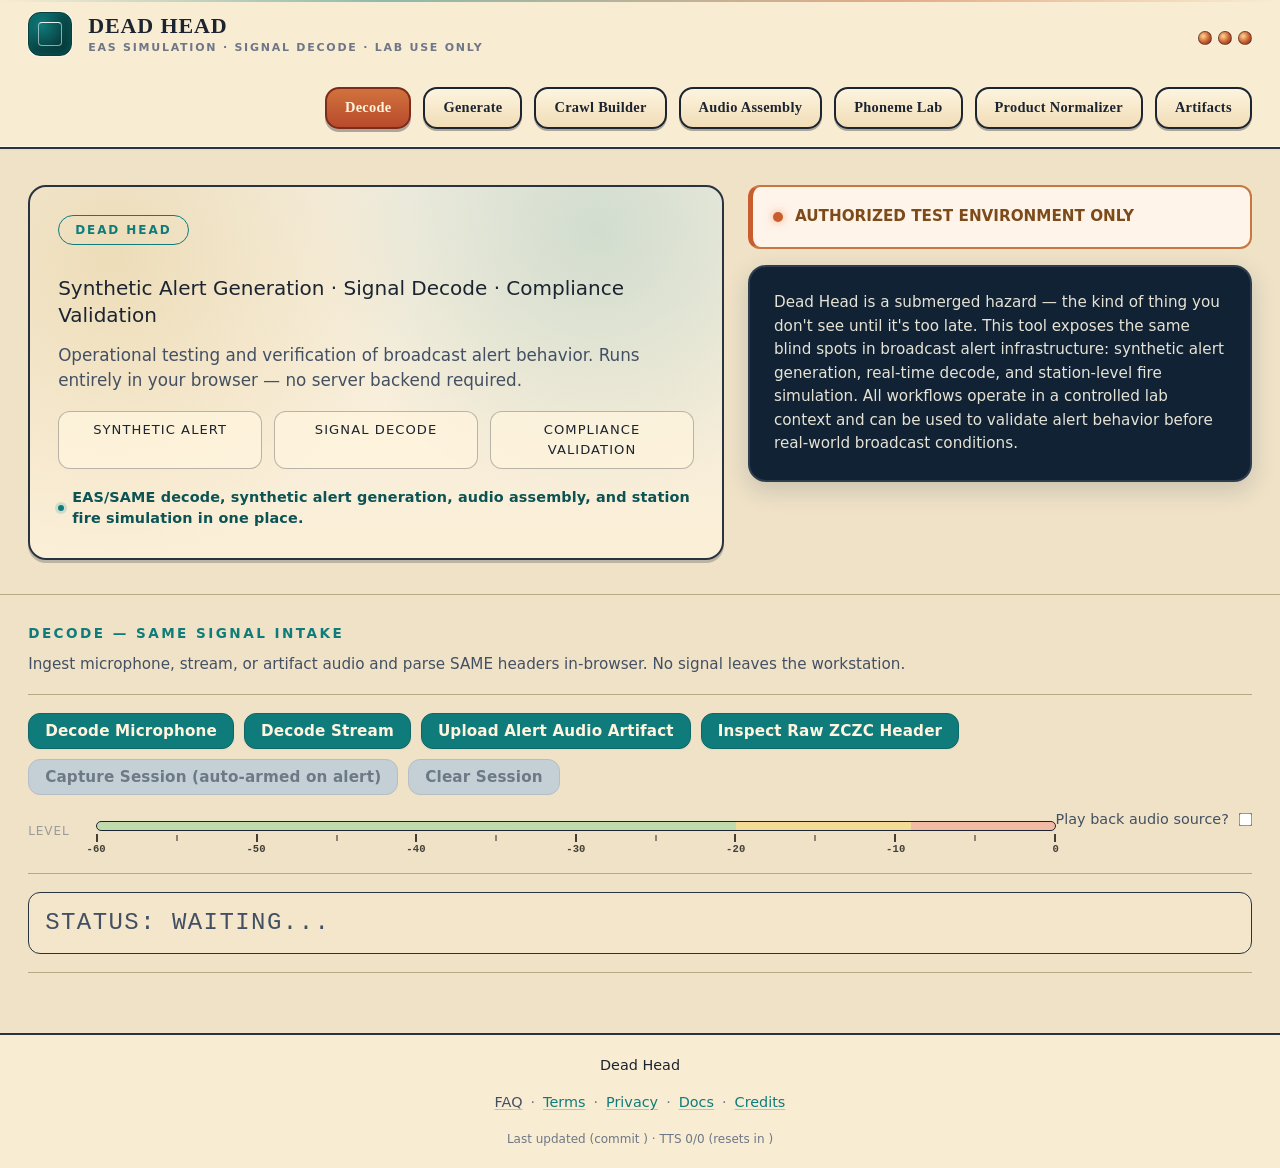
==== commit 8561de66: "Rebrand to Dead Head — replace Zero Trust Radio / buoyIQ / EAS Lab Collapses the three-tier brand hi" ====
--- a/index.html
+++ b/index.html
@@ -5,31 +5,34 @@
         <meta http-equiv="Content-Type" content="text/html; charset=utf-8">
         <meta name="robots" content="index, nofollow">
         <meta name="viewport" content="width=device-width, initial-scale=1, viewport-fit=cover">
-        <title>EAS Lab · buoyIQ · Zero Trust Radio</title>
-        <meta name="title" content="EAS Lab — buoyIQ · a Zero Trust Radio tool">
-        <meta name="description" content="EAS Lab: synthetic alert generation, decode, validation, and station fire simulation for broadcast infrastructure. A Zero Trust Radio capability delivered through buoyIQ.">
-        <meta name="keywords" content="zero trust radio, buoyiq, eas lab, broadcast validation, synthetic alert, same decode, station fire test, signal integrity">
+        <title>Dead Head</title>
+        <meta name="title" content="Dead Head">
+        <meta name="description" content="Dead Head: synthetic alert generation, decode, validation, and station fire simulation for broadcast infrastructure. EAS/SAME tools that run entirely in your browser.">
+        <meta name="keywords" content="dead head, eas lab, broadcast validation, synthetic alert, same decode, station fire test, signal integrity">
         <meta name="language" content="English">
         <meta name="image" content="https://eas.tools/assets/eas-logo-banner.png">
-        <meta name="author" content="Zero Trust Radio Alliance">
+        <meta name="author" content="Dead Head">
         <link rel="canonical" href="https://eas.tools/">
         <meta property="og:type" content="website">
-        <meta property="og:title" content="EAS Lab — buoyIQ · a Zero Trust Radio tool">
-        <meta property="og:description" content="Synthetic alert generation, decode, validation, and station fire simulation. EAS Lab is the broadcast integrity module of buoyIQ, the Zero Trust Radio platform.">
+        <meta property="og:title" content="Dead Head">
+        <meta property="og:description" content="Synthetic alert generation, decode, validation, and station fire simulation. EAS/SAME tools that run entirely in your browser.">
         <meta property="og:url" content="https://eas.tools/">
         <meta property="og:image" content="https://eas.tools/assets/eas-logo-banner.png">
-        <meta property="og:site_name" content="Zero Trust Radio · buoyIQ">
+        <meta property="og:site_name" content="Dead Head">
         <meta name="twitter:card" content="summary">
-        <meta name="twitter:title" content="EAS Lab — buoyIQ · a Zero Trust Radio tool">
-        <meta name="twitter:description" content="Synthetic alert generation, decode, validation, and station fire simulation. A Zero Trust Radio capability in buoyIQ.">
+        <meta name="twitter:title" content="Dead Head">
+        <meta name="twitter:description" content="Synthetic alert generation, decode, validation, and station fire simulation. EAS/SAME tools that run entirely in your browser.">
         <meta name="twitter:image" content="https://eas.tools/assets/eas-logo-banner.png">
-        <meta name="twitter:image:alt" content="Zero Trust Radio · buoyIQ · EAS Lab">
+        <meta name="twitter:image:alt" content="Dead Head">
         <link rel="stylesheet" href="assets/css/hack.css">
         <link rel="stylesheet" href="assets/css/codemirror.css">
         <link rel="stylesheet" href="assets/css/dracula.css">
         <link rel="stylesheet" href="assets/css/elegant.css">
         <link rel="stylesheet" href="assets/css/style.css">
         <link rel="stylesheet" href="assets/css/ztr-brand.css">
+        <script language="javascript" type="text/javascript" src="assets/js/codemirror.js"></script>
+        <script language="javascript" type="text/javascript" src="assets/js/matchbrackets.js"></script>
+        <script language="javascript" type="text/javascript" src="assets/js/xml.js"></script>
         <!-- Cloudflare Web Analytics -->
         <script defer src='https://static.cloudflareinsights.com/beacon.min.js' data-cf-beacon='{"token": "de7f295c3b7d43e1a9a771246a7fdc65"}'></script>
         <!-- End Cloudflare Web Analytics -->
@@ -50,133 +53,986 @@
         </header>
         <section data-brand-hero class="ztr-hero-wrap" aria-label="Module overview"></section>
         <main>
-            <div class="ztr-embed" data-tool-embed>
-                <iframe id="tool-frame"
-                        title="EAS Lab — tool workspace"
-                        src="https://octopus-app-t96ou.ondigitalocean.app/index.html?tool=decoder"
-                        allow="microphone; clipboard-read; clipboard-write; fullscreen; autoplay"
-                        loading="eager"
-                        referrerpolicy="no-referrer-when-downgrade"
-                        sandbox="allow-scripts allow-same-origin allow-forms allow-popups allow-downloads allow-modals allow-popups-to-escape-sandbox"></iframe>
-            </div>
+            <section id="decoder-panel" class="tool-panel active" aria-labelledby="tab-decoder">
+                <h2 class="section-heading">Decode — SAME Signal Intake</h2>
+                <p class="section-subhead">Ingest microphone, stream, or artifact audio and parse SAME headers in-browser. No signal leaves the workstation.</p>
+                <hr>
+                <div data-mic-container style="display: none;">Select Microphone: <select id="device"></select></div>
+                <span>
+                    <button type="button" data-decoder-toggle>Decode Microphone</button>
+                    <button type="button" data-decoder-stream-toggle>Decode Stream</button>
+                    <input type="file" style="position: absolute; width: 1px; height: 1px; opacity: 0; pointer-events: none;" id="audiofile" accept="audio/*,.wav,.wave,.x-wav,.mp3,.m4a,.aac,.flac,.ogg,.oga,.opus,.aif,.aiff,.caf,.3gp,.mp4,audio/mp4,audio/x-m4a">
+                    <button type="button" data-decoder-load>Upload Alert Audio Artifact</button>
+                    <button type="button" data-decoder-load-raw>Inspect Raw ZCZC Header</button>
+                    <button type="button" data-decoder-record-toggle disabled>Capture Session (auto-armed on alert)</button>
+                    <button type="button" data-decoder-clear disabled>Clear Session</button>
+                </span>
+                <span class="right-align">
+                    <button type="button" data-decoder-clear-stream-url style="display: none;">Clear Stream URL</button>
+                    <label for="decoder-loopback">Play back audio source?</label>
+                    <input type="checkbox" id="decoder-loopback" name="decoder-loopback">
+                </span>
+                <br>
+                <div class="level-meter" role="meter" aria-label="Input level" aria-valuemin="0" aria-valuemax="1"
+                    aria-valuenow="0" data-level-meter>
+                    <span class="level-meter__label">Level</span>
+                    <div class="level-meter__stack">
+                        <div class="level-meter__bars">
+                            <div class="level-meter__fill" data-level-fill></div>
+                        </div>
+                        <div class="level-meter__scale" aria-hidden="true">
+                            <div class="level-meter__tick-lines"></div>
+                            <div class="level-meter__tick-labels">
+                                <span>-60</span>
+                                <span>-50</span>
+                                <span>-40</span>
+                                <span>-30</span>
+                                <span>-20</span>
+                                <span>-10</span>
+                                <span>0</span>
+                            </div>
+                        </div>
+                    </div>
+                </div>
+                <hr>
+                <div id="sync">STATUS: WAITING...</div>
+                <hr>
+                <div id="afsk"></div>
+                <p id="output"></p>
+                <div class="modalContainer" style="display: none;">
+                    <div class="modalBox">
+                        <div class="modalClose" id="close">X</div>
+                        <div class="modalContent">
+                            <div class="modalTitle"><strong>Alert Inspection</strong></div>
+                            <br>
+                            <div class="modalInfo">
+                            </div>
+                        </div>
+                    </div>
+                </div>
+            </section>
+            <section id="encoder-panel" class="tool-panel" aria-labelledby="tab-encoder">
+                <h2 class="section-heading">Generate — Synthetic Alert Artifact</h2>
+                <p class="section-subhead">Compose a validated SAME payload, preview the header, and export a lab-grade WAV artifact for station fire testing and integration validation.</p>
+                <hr>
+                <label for="encoderMode">Select EAS Header Generation Mode:</label>
+                <select id="encoderMode">
+                    <option value="builder" selected>Build your own EAS Header</option>
+                    <option value="header">Generate from EAS Header String</option>
+                </select>
+                <br>
+                <hr>
+                <div id="customEncoder">
+                    <label for="originators">Select Originator:</label>
+                    <select id="originators">
+                        <option value="EAS">Emergency Alert System</option>
+                        <option value="CIV">Civil Authorities</option>
+                        <option value="WXR" selected>National Weather Service</option>
+                        <option value="PEP">Primary Entry Point</option>
+                    </select>
+                    <br>
+                    <br>
+                    <label for="events">Select EAS Event Type:</label>
+                    <select id="events">
+                        <optgroup label="Weather-Related Events" data-event-group="weather">
+                        </optgroup>
+                        <optgroup label="Non-Weather-Related Events" data-event-group="non_weather">
+                        </optgroup>
+                        <optgroup label="Administrative Events" data-event-group="administrative">
+                        </optgroup>
+                        <optgroup label="National-Level Events" data-event-group="national">
+                        </optgroup>
+                        <optgroup label="Unimplemented Codes" data-event-group="unimplemented">
+                        </optgroup>
+                        <optgroup label="NWS Unimplemented/Misc. Codes" data-event-group="nws_misc">
+                        </optgroup>
+                    </select>
+                    <br>
+                    <br>
+                    Time the alert is effective for:
+                    <br>
+                    <label for="hr">Hr:</label>
+                    <select id="hr" class="small" value="00">
+                        <option value="00">00</option>
+                        <option value="01">01</option>
+                        <option value="02">02</option>
+                        <option value="03">03</option>
+                        <option value="04">04</option>
+                        <option value="05">05</option>
+                        <option value="06">06</option>
+                        <option value="07">07</option>
+                        <option value="08">08</option>
+                    </select>
+                    &emsp;
+                    <label for="min">Min:</label>
+                    <select id="min">
+                        <option>00</option>
+                        <option>15</option>
+                        <option>30</option>
+                        <option selected>45</option>
+                    </select>
+                    <br>
+                    <br>
+                    <label for="time">Select Start Date and Time:</label>
+                    <input type="datetime-local" id="time">&nbsp;<button type="button" data-encoder-now>Now</button>
+                    <br>
+                    <br>
+                    <label for="par">Sender ID (8 characters long):</label>
+                    <input id="par" minlength="8" maxlength="8" value="senderid">
+                    <br>
+                    <br>
+                    <label for="fipsMode">FIPS Mode (US/CA):</label>
+                    <select id="fipsMode">
+                        <option value="us" selected>USA (State/County/Region)</option>
+                        <option value="ca">Canada (Province/Territory/Region)</option>
+                    </select>
+                    <br>
+                    <label for="stateselect">State:&nbsp;</label>
+                    <select id="stateselect" name="stateselect"></select>
+                    <label for="countyselect">County:</label>
+                    <select id="countyselect" name="countyselect"></select>
+                    <label for="rgselect">Region:</label>
+                    <select id="rgselect" name="rgselect"></select>
+                    <br>
+                    <label for="fipsinput">Or manually enter FIPS Code(s, each dash separated if multiple):</label>
+                    <input type="text" id="fipsinput" name="fipsinput" placeholder="e.g. 031025-031021-..."></input>
+                    <button type="button" data-encoder-add-loc>Add</button>
+                    <br>
+                    <br>
+                    (Click a county in the table below to remove it)
+                    <button type="button" data-encoder-clear-locs>Clear All Locations</button>
+                    <br>
+                    <table id="fips">
+                        <tbody>
+                            <tr class="title">
+                                <td>County</td>
+                                <td>State</td>
+                                <td>Region</td>
+                                <td>FIPS Code</td>
+                            </tr>
+                        </tbody>
+                        <tbody id="container"></tbody>
+                    </table>
+                    <div id="locs"></div>
+                </div>
+                <div id="stringEncoder" style="display: none;">
+                    <label for="cheader">Enter SAME Header here:</label>&nbsp;
+                    <br class="mobileBreak">
+                    <input type="text" id="cheader" name="cheader" placeholder="ZCZC-WXR-TOR..."></input>
+                    <br class="mobileBreak">
+                    <button type="button" data-encoder-transfer>Transfer Header to Builder Mode</button>
+                </div>
+                <hr>
+                <label for="headerPreview">Header Preview:</label>
+                <pre id="headerPreview" class="generatedHeader"></pre>
+                <br>
+                <label for="att">Select Attention Tone:</label>
+                <select id="att">
+                    <option value="0" selected>EBS/Dual Frequency Attention Tone</option>
+                    <option value="1">NWR Attention Tone (1050hz)</option>
+                    <option value="2">Pelmorex (Alert Ready - Canada) Attention Tone (NOTE: WILL NOT INCLUDE SAME HEADERS!)</option>
+                    <option value="3">No Attention Tone</option>
+                </select>
+                <div id="tlenContainer">
+                    <br>
+                    <br>
+                    <label for="tlen">Attention tone time (8-25 secs.):</label>
+                    <input type="number" id="tlen" min="8" max="25" value="10">
+                </div>
+                <br>
+                <br>
+                <label for="overallEndecMode">ENDEC Mode:</label>
+                <select id="overallEndecMode">
+                    <option value="DEFAULT" selected>None (Default)</option>
+                    <!-- will be populated by js -->
+                </select>
+                <br>
+                <br>
+                <label for="clip">Clip Signal (for authenticity):</label>
+                <input type="checkbox" id="clip" checked>
+                <hr>
+                <label for="announcementType">Select Announcement Type:</label>
+                <select id="announcementType">
+                    <option value="none" selected>No Announcement</option>
+                    <option value="tts">Text-to-Speech Announcement</option>
+                    <option value="custom">Custom Audio Announcement</option>
+                </select>
+                <div id="tts" style="display: none;">
+                    <div id="ttsDiv">
+                        <br>
+                        <textarea id="ttsText" class="ttsText" rows="12" cols="100" placeholder="Type the message to speak..." style="display:none;"></textarea>
+                        <br class="ttsText">
+                        <br class="ttsText">
+                        <label for="ttsVoice">Select Voice:</label>
+                        <select id="ttsVoice" name="ttsVoice">
+                            <option value="wasm" selected>[WASM] WebAssembly (local) Voice (takes longer time depending on text length)</option>
+                            <option value="nanotts">[NanoTTS] WebAssembly (local) Voice #2 (faster, but less natural)</option>
+                        </select>
+                        <br>
+                        <br>
+                        <div id="ttsRatePitchControls">
+                            <label for="ttsRate">Speech Speed: <span id="ttsRateValue">0</span></label>
+                            <input type="range" id="ttsRate" name="ttsRate" min="-10" max="10" value="0" step="1">
+                            <button type="button" id="ttsRateReset">Reset</button>
+                            <br>
+                            <br>
+                            <label for="ttsPitch">Speech Pitch: <span id="ttsPitchValue">0</span></label>
+                            <input type="range" id="ttsPitch" name="ttsPitch" min="-10" max="10" value="0" step="1">
+                            <button type="button" id="ttsPitchReset">Reset</button>
+                            <br>
+                            <br>
+                            <div id="shouldBitcrushSpeechifyContainer">
+                                <label for="shouldBitcrushSpeechify">"VM-Sounding" Speechify Output:</label>
+                                <input type="checkbox" id="shouldBitcrushSpeechify" name="shouldBitcrushSpeechify"></input>
+                            </div>
+                        </div>
+                        <br class="overrideTZ">
+                        <br class="overrideTZ">
+                        <label for="useOverrideTZ" class="overrideTZ">Override Timezone (can only be used with EMNet):</label>
+                        <select id="useOverrideTZ" name="useOverrideTZ" class="overrideTZ">
+                            <option value="UTC">UTC</option>
+                            <option value="AST">AST (Atlantic Standard Time)</option>
+                            <option value="EST">EST (Eastern Standard Time)</option>
+                            <option value="EDT">EDT (Eastern Daylight Time)</option>
+                            <option value="CST">CST (Central Standard Time)</option>
+                            <option value="CDT">CDT (Central Daylight Time)</option>
+                            <option value="MST">MST (Mountain Standard Time)</option>
+                            <option value="MDT">MDT (Mountain Daylight Time)</option>
+                            <option value="PST">PST (Pacific Standard Time)</option>
+                            <option value="PDT">PDT (Pacific Daylight Time)</option>
+                            <option value="AKST">AKST (Alaska Standard Time)</option>
+                            <option value="AKDT">AKDT (Alaska Daylight Time)</option>
+                            <option value="HST">HST (Hawaii-Aleutian Standard Time)</option>
+                            <option value="HDT">HDT (Hawaii-Aleutian Daylight Time)</option>
+                            <option value="SST">SST (Samoa Standard Time)</option>
+                            <option value="CHST">CHST (Chamorro Standard Time)</option>
+                        </select>
+                    </div>
+                </div>
+                <div id="customAudioDiv" style="display: none;">
+                    <br>
+                    <label for="customAudioFile">Upload Custom Audio File (WAV format):</label>
+                    <input type="file" id="customAudioFile" accept="audio/*,.wav,.wave,.x-wav,.mp3,.m4a,.aac,.flac,.ogg,.oga,.opus,.aif,.aiff,.caf,.3gp,.mp4,audio/mp4,audio/x-m4a">
+                </div>
+                <hr>
+                <div class="control-panel">
+                    <button type="button" data-encoder-generate id="generate">Generate Synthetic Alert</button>
+                    <button type="button" id="save" style="display: none;">Export WAV Artifact</button>
+                    <button type="button" data-encoder-clear id="clr" style="display:none;">Clear Session</button>
+                    <br>
+                    <br>
+                    <audio id="audioPlayback" controls></audio>
+                </div>
+                <hr>
+                <p id="status"></p>
+                <hr>
+                <p class="inline-credit">Built on open-source prior art: <a href="https://github.com/nicksmadscience/eas-same-encoder">nicksmadscience SAME encoder (Python)</a>, <a href="https://github.com/Mab879/eas_encoder">Mab879 C++ SAME encoder</a>, Anon64 EAS Header Generator (archived), and CryptoDude3 (archived) for original inspiration. See <a href="credits.html">Credits</a> for the full attribution list.</p>
+            </section>
+            <section id="crawl-panel" class="tool-panel" aria-labelledby="tab-crawl">
+                <h2 class="section-heading">Crawl Builder — Visual Layer</h2>
+                <p class="section-subhead">Compose validated alert crawls for station overlay, signage, and validation loops. Export as GIF or WebM artifacts.</p>
+                <hr>
+                <label for="crawlUserPreset">Save/Load User Preset...</label>
+                <select id="crawlUserPreset">
+                    <option value="1">Preset #1</option>
+                    <option value="2">Preset #2</option>
+                    <option value="3">Preset #3</option>
+                    <option value="4">Preset #4</option>
+                    <option value="5">Preset #5</option>
+                </select>
+                <hr class="shorter-hr">
+                <label for="crawlMode">Select Crawl Text Source:</label>
+                <select id="crawlMode">
+                    <option value="custom" selected>Custom Text</option>
+                    <option value="header">Generate from EAS Header using EAS2Text</option>
+                </select>
+                <br>
+                <br>
+                <label for="crawlText" class="crawl-text">Enter text to generate crawl:</label>
+                <br class="crawl-text">
+                <textarea id="crawlText" name="crawlText" placeholder="Type the text for the crawl..." style="display: none !important;"></textarea>
+                <label for="crawlRawHeader" style="display: none;" class="crawl-raw-header">Input a raw EAS header:</label>
+                <input id="crawlRawHeader" style="display: none; width: 50vw;" class="crawl-raw-header" placeholder="ZCZC-WXR-TOR..."></input>
+                <hr>
+                <label for="crawlSettings">Crawl Settings:</label>
+                <hr>
+                <div id="E2TOptions" style="display: none;">
+                    E2T Options:
+                    <br>
+                    <label class="custom-checkbox-container localTZ">
+                        Use Local Timezone:
+                        <input type="checkbox" class="hidden-checkbox localTZ" name="crawlUseLocalTZ" id="crawlUseLocalTZ">
+                        <span class="checkmark localTZ"></span>
+                    </label>
+                    <br class="localTZ">
+                    <br class="crawlOverrideTZ">
+                    <label for="crawlUseOverrideTZ" class="crawlOverrideTZ">Override Timezone (cannot be combined with "Use Local Timezone"):</label>
+                    <select id="crawlUseOverrideTZ" class="crawlOverrideTZ">
+                        <option value="" selected>None (Default)</option>
+                        <option value="UTC">UTC</option>
+                        <option value="America/New_York">America/New_York (Eastern Time)</option>
+                        <option value="America/Chicago">America/Chicago (Central Time)</option>
+                        <option value="America/Denver">America/Denver (Mountain Time)</option>
+                        <option value="America/Los_Angeles">America/Los_Angeles (Pacific Time)</option>
+                        <option value="America/Anchorage">America/Anchorage (Alaska Time)</option>
+                        <option value="Pacific/Honolulu">Pacific/Honolulu (Hawaii-Aleutian Time)</option>
+                    </select>
+                    <br class="crawlOverrideTZ">
+                    <br>
+                    <label for="endecMode">ENDEC Emulation Mode:</label>
+                    <select id="endecMode">
+                        <!-- will be populated by js -->
+                    </select>
+                    <hr class="shorter-hr">
+                </div>
+                <div class="crawl-settings">
+                    <label for="crawlSpeed">Crawl Speed (pixels per frame, 1-20):</label>
+                    <input type="number" id="crawlSpeed" min="1" max="20" value="5">
+                    <hr class="shorter-hr">
+                    <label for="crawlUseVDSMode">Use VDS Mode:</label>
+                    <input type="checkbox" id="crawlUseVDSMode">
+                    <br>
+                    <label for="vdsFrameDelay">VDS Frame Delay (fps/hz, 1-360):</label>
+                    <input type="number" id="vdsFrameDelay" min="1" max="360" value="30">
+                    <hr class="shorter-hr">
+                    <label for="crawlTextColor">Font Color:</label>
+                    <input type="color" id="crawlTextColor" value="#FFFFFF">
+                    <br>
+                    <label for="crawlFontSize">Font Size (pixels, 10-100):</label>
+                    <input type="number" id="crawlFontSize" min="10" max="100" value="24">
+                    <br>
+                    <label for="crawlFontFamily">Font Family:</label>
+                    <select id="crawlFontFamily">
+                        <!-- will be populated by js -->
+                    </select>
+                    <br class="customFontUpload">
+                    <label for="crawlCustomFontFile" class="customFontUpload">Upload your own font (must be .ttf or .otf format, you can convert other formats to these formats online):</label>
+                    <input type="file" id="crawlCustomFontFile" class="customFontUpload" accept=".ttf,.otf,font/*">
+                    <br>
+                    <label for="crawlFontStyle">Font Style:</label>
+                    <select id="crawlFontStyle">
+                        <option value="normal" selected>Normal</option>
+                        <option value="bold">Bold</option>
+                        <option value="italic">Italic</option>
+                        <option value="italic bold">Bold Italic</option>
+                    </select>
+                    <hr class="shorter-hr">
+                    <div id="crawlGetAndSetDiv" style="display: none;">
+                        <label for="crawlGetAndSetWH">Get/Set Width/Height from image below: </label>
+                        <button type="button" id="crawlGetAndSetWH">Get/Set</button>
+                        <br>
+                    </div>
+                    <label for="crawlWidth">Crawl Width (pixels, 0-3840):</label>
+                    <input type="number" id="crawlWidth" min="0" max="3840" value="800">
+                    <br>
+                    <label for="crawlHeight">Crawl Height (pixels, 0-2160):</label>
+                    <input type="number" id="crawlHeight" min="0" max="2160" value="200">
+                    <br>
+                    <label for="crawlInset">Crawl Inset (pixels, 0-500):</label>
+                    <input type="number" id="crawlInset" min="0" max="500" value="0">
+                    <br>
+                    <label for="crawlTopLeftPixel">Crawl Top-Left Location (X [left/right], Y [up/down]):</label>
+                    <input type="number" id="crawlTopLeftPixelX" min="0" max="3840" value="0">
+                    <input type="number" id="crawlTopLeftPixelY" min="0" max="2160" value="0">
+                    <br>
+                    <label for="crawlKerning">Crawl Kerning (percentage, 0 to 100%):</label>
+                    <input type="number" id="crawlKerning" min="0" max="100" value="0">
+                    <br>
+                    <label for="crawlRestartDelay">Crawl Restart Delay (milliseconds, 500-60000 in steps of 500):</label>
+                    <input type="number" id="crawlRestartDelay" min="500" max="60000" value="1000" step="500">
+                    <br>
+                    <label for="crawlRepetitions">Crawl Export Repetitions (1-10):</label>
+                    <input type="number" id="crawlRepetitions" min="1" max="10" value="1">
+                    <hr class="shorter-hr">
+                    <label for="crawlBackgroundMode">Background Mode:</label>
+                    <select id="crawlBackgroundMode">
+                        <option value="solid" selected>Solid Color Background</option>
+                        <!--<option value="transparent">Transparent Background</option>--> <!-- disabled for the time being because codec support is spotty/limited all around -->
+                        <option value="image">Custom Image Background</option>
+                        <option value="premade">Premade/Common Background Images</option>
+                    </select>
+                    <div id="crawlBackgroundColorDiv">
+                        <br>
+                        <label for="crawlBgColor">Background Color:</label>
+                        <input type="color" id="crawlBgColor" value="#000000">
+                    </div>
+                    <div id="crawlBackgroundImageDiv" style="display: none;">
+                        <br>
+                        <label for="crawlBackgroundImageFile">Upload Background Image File:</label>
+                        <input type="file" id="crawlBackgroundImageFile" accept="image/*">
+                    </div>
+                    <div id="crawlBackgroundPremadeDiv" style="display: none;">
+                        <br>
+                        <label for="crawlBackgroundPremadeSelect">Select Premade/Common Background Image:</label>
+                        <select id="crawlBackgroundPremadeSelect">
+                            <option value="image:assets/screens/xfinity.png">Comcast/Xfinity "EMERGENCY ALERT"</option>
+                            <option value="image:assets/screens/directv.jpg">DirecTV</option>
+                            <option value="easyplus:easyplus">EASyPLUS</option>
+                            <option value="easyplus:easyplus_gray">EASyPLUS Gray</option>
+                            <option value="dasdec:dasdec">DASDEC</option>
+                        </select>
+                        <div id="easyplusSettings" style="display: none;">
+                            <br>
+                            <label for="easyplusOriginator">EASyPLUS Originator:</label>
+                            <select id="easyplusOriginator">
+                                <!-- will be populated by js -->
+                            </select>
+                            <br>
+                            <label for="easyplusEventCode">EASyPLUS Event Code:</label>
+                            <select id="easyplusEventCode">
+                                <!-- will be populated by js -->
+                            </select>
+                        </div>
+                    </div>
+                    <hr class="shorter-hr">
+                    <label for="crawlOutlineColor">Text Outline Color (set outline width to >0 to enable):</label>
+                    <input type="color" id="crawlOutlineColor" value="#000000">
+                    <br>
+                    <label for="crawlOutlineWidth">Text Outline Width (pixels, 0-10):</label>
+                    <input type="number" id="crawlOutlineWidth" min="0" max="10" value="0">
+                    <br>
+                    <label for="crawlOutlineJoin">Text Outline Join Style:</label>
+                    <select id="crawlOutlineJoin">
+                        <option value="round" selected>Round</option>
+                        <option value="bevel">Bevel</option>
+                        <option value="miter">Miter</option>
+                    </select>
+                </div>
+                <div id="crawlPreviewDiv">
+                    <label for="crawlPreview">Live Preview (updates after any settings change):</label>
+                    <br>
+                    <canvas id="crawlPreview" width="1200" height="150" style="border: 1px solid #ff0000;"></canvas>
+                </div>
+                <hr>
+                <div class="control-panel" style="position: sticky; top: 0; padding-top: 10px; padding-bottom: 10px; z-index: 10;">
+                    <button type="button" id="startCrawl">Start Crawl</button>
+                    <button type="button" id="pauseCrawl" disabled>Pause Crawl</button>
+                    <button type="button" id="prevFrame" disabled>Previous Frame</button>
+                    <button type="button" id="nextFrame" disabled>Next Frame</button>
+                    <button type="button" id="stopCrawl" disabled>Stop/Reset Crawl</button>
+                    <button type="button" id="exportCrawlGIF" disabled>Export GIF Artifact</button>
+                    <button type="button" id="exportCrawlVideo" disabled>Export WebM Artifact</button>
+                    <button type="button" id="copyCrawlText" disabled>Copy Crawl Text</button>
+                    <button type="button" id="destroyCrawl" disabled>Reset Crawl Instance</button>
+                    <button type="button" id="saveUserPreset">Save Preset</button>
+                    <button type="button" id="loadUserPreset">Load Preset</button>
+                    <button type="button" data-crawl-clear id="clr-crawl" style="display:none;">Clear Session</button>
+                    <div id="crawlExportProgressDiv" class="crawl-export-progress" style="display: none; background-color: rgba(0, 0, 0, 0.75);">
+                        <label for="crawlExportProgress">Export Progress: <span id="crawlExportProgressLabel">0%</span></label>
+                        <div class="crawl-export-progress__row">
+                            <progress id="crawlExportProgress" value="0" max="1"></progress>
+                            <button type="button" id="cancelCrawlExport">Cancel Export</button>
+                        </div>
+                    </div>
+                </div>
+                <hr>
+                <p id="status-crawl"></p>
+                <hr>
+                <div id="crawlDisplay" class="crawl-display" aria-live="polite" aria-atomic="true"></div>
+            </section>
+            <section id="splicer-panel" class="tool-panel" aria-labelledby="tab-splicer">
+                <h2 class="section-heading">Audio Assembly — Artifact Composition</h2>
+                <p class="section-subhead">Combine TTS, uploaded samples, and macros into a single validated WAV artifact. All processing stays on this workstation.</p>
+                <hr>
+                <div class="splice-grid">
+                    <div class="waveform-card">
+                        <canvas id="spliceWaveform" width="1000" height="200"></canvas>
+                        <div class="waveform-meta">
+                            <div>
+                                Selection:
+                                <span data-selection-start>0.00s</span>
+                                &rarr;
+                                <span data-selection-end>0.00s</span>
+                                (<span data-selection-length>0.00s</span>)
+                            </div>
+                            <div class="waveform-actions">
+                                <button type="button" disabled data-splice-play>Play Selection</button>
+                                <button type="button" disabled data-splice-playAll>Play All</button>
+                                <button type="button" disabled data-splice-stop>Stop</button>
+                            </div>
+                        </div>
+                        <br>
+                        <div class="guide">
+                            <strong>Guide:</strong> Upload alert audio artifacts or generate TTS to build the session. Use the controls to manipulate segments in the timeline. Export the final audio as a WAV artifact.
+
+                            Waveform controls:
+                            <ul id="desktop-controls">
+                                <li>Click and drag on the waveform to select a region.</li>
+                                <li>Shift+Click and drag while zoomed to pan the view.</li>
+                                <li>Use the mouse wheel to zoom in/out of the waveform.</li>
+                                <li>Use the buttons below the waveform to play/pause/stop audio, either selection or all.</li>
+                                <li>Use the splice action buttons to edit the selected region.</li>
+                            </ul>
+                            <ul id="mobile-controls">
+                                <li>Tap and drag on the waveform to select a region.</li>
+                                <li>Use two fingers to pinch zoom in/out of the waveform.</li>
+                                <li>Use one finger to drag and pan the view while zoomed.</li>
+                                <li>Use the buttons below the waveform to play/pause/stop audio, either selection or all.</li>
+                                <li>Use the splice action buttons to edit the selected region.</li>
+                            </ul>
+                        </div>
+                    </div>
+                    <div class="splice-controls">
+                        <div>
+                            <label for="spliceFile">Upload Alert Audio Artifact:</label>
+                            <br>
+                            <input id="spliceFile" type="file" accept="audio/*,.wav,.wave,.x-wav,.mp3,.m4a,.aac,.flac,.ogg,.oga,.opus,.aif,.aiff,.caf,.3gp,.mp4,audio/mp4,audio/x-m4a" data-splice-file style="display: none;">
+                            <button type="button" data-splice-load>Load Artifact</button>
+                            <span data-splice-file-status class="status-line"></span>
+                        </div>
+                        <div id="spliceTTSGenerator">
+                            <br>
+                            <label for="ttsText2" class="ttsText">Or, enter text below to generate speech:</label>
+                            <br class="ttsText">
+                            <textarea id="ttsText2" class="ttsText" placeholder="Type the message to speak..."></textarea>
+                            <br class="ttsText">
+                            <br class="ttsText">
+                            <label for="ttsVoice2">Select Voice:</label>
+                            <select id="ttsVoice2" name="ttsVoice2">
+                                <option value="wasm" selected>[WASM] WebAssembly (local) Voice (takes longer time depending on text length)</option>
+                                <option value="nanotts">[NanoTTS] WebAssembly (local) Voice #2 (faster, but less natural)</option>
+                            </select>
+                            <div id="ttsRatePitchControls2">
+                                <br>
+                                <label for="ttsRate2">Speech Speed: <span id="ttsRateValue2">0</span></label>
+                                <input type="range" id="ttsRate2" name="ttsRate2" min="-10" max="10" value="0" step="1">
+                                <button type="button" id="ttsRateReset2">Reset</button>
+                                <br>
+                                <br>
+                                <label for="ttsPitch2">Speech Pitch: <span id="ttsPitchValue2">0</span></label>
+                                <input type="range" id="ttsPitch2" name="ttsPitch2" min="-10" max="10" value="0" step="1">
+                                <button type="button" id="ttsPitchReset2">Reset</button>
+                                <div id="shouldBitcrushSpeechifyContainer2">
+                                    <br>
+                                    <label for="shouldBitcrushSpeechify2">"VM-Sounding" Speechify Output:</label>
+                                    <input type="checkbox" id="shouldBitcrushSpeechify2" name="shouldBitcrushSpeechify2"></input>
+                                </div>
+                            </div>
+                            <br class="splicerOverrideTZ">
+                            <br class="splicerOverrideTZ">
+                            <label for="useSplicerOverrideTZ" class="splicerOverrideTZ">Override Timezone (can only be used with EMNet):</label>
+                            <select id="useSplicerOverrideTZ" name="useSplicerOverrideTZ" class="splicerOverrideTZ">
+                                <option value="UTC">UTC</option>
+                                <option value="AST">AST (Atlantic Standard Time)</option>
+                                <option value="EST">EST (Eastern Standard Time)</option>
+                                <option value="EDT">EDT (Eastern Daylight Time)</option>
+                                <option value="CST">CST (Central Standard Time)</option>
+                                <option value="CDT">CDT (Central Daylight Time)</option>
+                                <option value="MST">MST (Mountain Standard Time)</option>
+                                <option value="MDT">MDT (Mountain Daylight Time)</option>
+                                <option value="PST">PST (Pacific Standard Time)</option>
+                                <option value="PDT">PDT (Pacific Daylight Time)</option>
+                                <option value="AKST">AKST (Alaska Standard Time)</option>
+                                <option value="AKDT">AKDT (Alaska Daylight Time)</option>
+                                <option value="HST">HST (Hawaii-Aleutian Standard Time)</option>
+                                <option value="HDT">HDT (Hawaii-Aleutian Daylight Time)</option>
+                                <option value="SST">SST (Samoa Standard Time)</option>
+                                <option value="CHST">CHST (Chamorro Standard Time)</option>
+                            </select>
+                        <br>
+                        <button type="button" data-splice-tts-generate>Generate &amp; Append</button>
+                        <span data-splice-tts-status class="status-line"></span>
+                    </div>
+                    <br>
+                    <div>
+                        <label for="spliceSilence">Insert Silence (seconds):</label><br>
+                        <input id="spliceSilence" type="number" step="0.1" min="0.1" value="0.2" data-splice-silence>
+                        <button type="button" data-splice-add-silence>Add Silence</button>
+                        <span data-splice-silence-status class="status-line"></span>
+                    </div>
+                    <br>
+                    <label for="spliceLoudness">Adjust Loudness (dB, -60 to +12):</label>
+                    <input id="spliceLoudness" type="number" step="0.1" min="-60" max="12" value="0" data-splice-loudness>
+                    <br>
+                    <div>
+                        <label for="enable-static-noise">Enable Static Noise with Current Macro:</label>
+                        <input type="checkbox" id="enable-static-noise" data-splice-enable-static-noise>
+                        <br>
+                        <div id="staticNoiseOptions" style="display: none;">
+                            <br>
+                            <label for="static-noise-level">Static Noise Level (0-1, 1 being max):</label>
+                            <input type="number" id="static-noise-level" data-splice-static-noise-level min="0" max="1" step="0.01" value="0.14">
+                            <br>
+                            <label for="static-noise-fade-depth">Static Noise Fade Depth (0-1):</label>
+                            <input type="number" id="static-noise-fade-depth" data-splice-static-noise-fade-depth min="0" max="1" step="0.01" value="0.45">
+                            <br>
+                            <label for="static-noise-fade-rate">Static Noise Fade Rate (Hz, 0 to disable):</label>
+                            <input type="number" id="static-noise-fade-rate" data-splice-static-noise-fade-rate min="0" max="1" step="0.01" value="0.6">
+                        </div>
+                        <br>
+                    </div>
+                    <div>
+                        <label for="spliceMacros">Apply Macro:</label>
+                        <br>
+                        <select id="spliceMacros" data-splice-macro-select>
+                            <!-- The macro list will be loaded by JS -->
+                        </select>
+                        <button type="button" disabled data-splice-preview-macro>Play Macro Preview</button>
+                    </div>
+                    <div class="splice-action-grid">
+                        <button type="button" disabled data-splice-split-selection>Split at Selection</button>
+                        <button type="button" disabled data-splice-join-all>Join All Segments</button>
+                        <button type="button" disabled data-splice-trim>Trim to Selection</button>
+                        <button type="button" disabled data-splice-delete>Delete Selection</button>
+                        <button type="button" disabled data-splice-split>Save Selection as Segment</button>
+                        <button type="button" disabled data-splice-export>Export WAV Artifact</button>
+                        <button type="button" disabled data-splice-export-macro>Export WAV Artifact w/ Macro</button>
+                        <button type="button" disabled data-splice-clear>Clear Session</button>
+                        </div>
+                        <div class="splice-storage">
+                            Status: <span data-splice-persist>Waiting...</span>
+                        </div>
+                    </div>
+                </div>
+                <div class="splice-timeline">
+                    <h3>Segment Timeline</h3>
+                    <p class="splice-timeline__hint">Segments are cached locally on-device so the session resumes where you left off.</p>
+                    <ul data-splice-segments class="splice-segment-list"></ul>
+                </div>
+            </section>
+            <section id="phoneme-panel" class="tool-panel" aria-labelledby="tab-phoneme">
+                <h2 class="section-heading">Phoneme Lab — Voice Pronunciation Tuning</h2>
+                <p class="section-subhead">Translate word ↔ phoneme and cross-convert backends to tune TTS voices for operational clarity.</p>
+                <hr>
+                <label for="phonemeText">Enter text to convert to phonemes (or vice-versa):</label>
+                <br>
+                <br>
+                <textarea id="phonemeText" class="ttsText phonemeCM" rows="12" cols="100" placeholder="Type the word/phoneme to convert..." style="display:none;"></textarea>
+                <br>
+                <br>
+                <label for="phonemeMode">Mode:</label>
+                <select id="phonemeMode">
+                    <option value="word">Word to Phoneme</option>
+                    <option value="phoneme">Phoneme to Word</option>
+                    <option value="cross">Cross-Mode (Backend->Backend)</option>
+                </select>
+                <br class="phonemeOutBackend">
+                <label class="phonemeOutBackend" for="phonemeOutBackend">Output backend:</label>
+                <select id="phonemeOutBackend" class="phonemeOutBackend">
+                    <option value="all">All Backends (default)</option>
+                    <option value="vtml">VTML</option>
+                    <option value="bal">Balabolka</option>
+                    <option value="dt">DECtalk</option>
+                </select>
+                <br class="phonemeCrossMode">
+                <label class="phonemeCrossMode" for="phonemeCrossModeFrom">From: </label>
+                <select id="phonemeCrossModeFrom" name="phonemeCrossModeFrom" class="phonemeCrossMode">
+                    <option value="vtml">VTML</option>
+                    <option value="bal">Balabolka</option>
+                    <option value="dt">DECtalk</option>
+                </select>
+                <label class="phonemeCrossMode" for="phonemeCrossModeTo">To: </label>
+                <select id="phonemeCrossModeTo" name="phonemeCrossModeTo" class="phonemeCrossMode">
+                    <option value="vtml">VTML</option>
+                    <option value="bal">Balabolka</option>
+                    <option value="dt">DECtalk</option>
+                </select>
+                <br>
+                <br>
+                <button id="phonemeConvert">Convert</button>
+                <button id="phonemeCopyToClipboard">Copy Output to Clipboard</button>
+                <button id="phonemeClear">Clear</button>
+                <hr>
+                <label for="phonemeOutput">Output:</label>
+                <br>
+                <pre id="phonemeOutput"></pre>
+            </section>
+
+            <section id="normalizer-panel" class="tool-panel" aria-labelledby="tab-normalizer">
+                <h2 class="section-heading">Product Normalizer — VTAC / AWIPS</h2>
+                <p class="section-subhead">Normalize raw VTAC/AWIPS product text into operator-grade input for synthesis and crawl workflows.</p>
+                <hr>
+                <label for="shouldRepeat">Include "Repeating..." line: </label>
+                <input type="checkbox" id="shouldRepeat" name="shouldRepeat">
+                <br>
+                <br>
+                <label for="productToNormalize">Enter raw VTAC/AWIPS product text:</label>
+                <br>
+                <br>
+                <textarea id="productToNormalize" class="ttsText normalizerCM"></textarea>
+                <br>
+                <br>
+                <button id="normalizeButton">Normalize</button>
+                <button id="normalizeCopyToClipboard">Copy Normalized Product to Clipboard</button>
+                <button id="normalizeClear">Clear</button>
+                <hr>
+                <label for="normalizedProduct">Normalized Product Output:</label>
+                <br>
+                <pre id="normalizedProduct"></pre>
+            </section>
+            <section id="muxer-panel" class="tool-panel" aria-labelledby="tab-muxer">
+                <h2 class="section-heading">Artifacts — Video / Audio Muxer</h2>
+                <p class="section-subhead">Combine artifact video with a synthesized audio track to produce a unified broadcast-ready deliverable.</p>
+                <hr>
+                <div id="muxer-container">
+                    <!-- Muxer iframe will be injected here when activated -->
+                </div>
+            </section>
         </main>
         <footer></footer>
         <script src="assets/js/brand-config.js"></script>
         <script src="coi-serviceworker.js"></script>
+        <script src="assets/js/phoneme-webpack.js"></script>
+        <script src="assets/js/wavefile.js"></script>
+        <script src="assets/js/wave-resampler.js"></script>
+        <script src="assets/js/gif.js"></script>
         <script src="assets/js/footer.js"></script>
+        <script src="assets/js/sox.js"></script>
+        <script src="assets/js/canvas-capture.js"></script>
+        <script type="module" src="assets/E2T/EAS2Text-NG.js"></script>
         <script>
-            // Drive the embedded tool iframe from nav clicks. All tool logic
-            // lives in the upstream app loaded via the iframe; this page is
-            // the brand shell + nav.
+            window.EASREGEX = /^ZCZC-([A-Z]{3})-([A-Z]{3})-((?:\d{6}(?:-?)){1,31})\+(\d{4})-(\d{7})-([A-Za-z0-9\/ ]{1,8}?)-$/m;
+
             (function () {
-                const TOOL_HOST = "https://octopus-app-t96ou.ondigitalocean.app/index.html";
-                const DEFAULT_TOOL = "decoder";
+                const panelIds = {
+                    encoder: 'encoder-panel',
+                    crawl: 'crawl-panel',
+                    splicer: 'splicer-panel',
+                    phoneme: 'phoneme-panel',
+                    normalizer: 'normalizer-panel',
+                };
+
+                const syncEditorValue = (editor) => {
+                    if (typeof editor.getTextArea === 'function') {
+                        const textarea = editor.getTextArea();
+                        if (textarea && textarea.value !== editor.getValue()) {
+                            editor.setValue(textarea.value);
+                        }
+                    }
+                    editor.refresh();
+                };
+
+                const refreshForPanels = (panelNames, attempt = 0) => {
+                    if (!window.CodeMirror) {
+                        if (attempt < 10) {
+                            requestAnimationFrame(() => refreshForPanels(panelNames, attempt + 1));
+                        }
+                        return;
+                    }
+
+                    let needsRetry = false;
+                    panelNames.forEach((name) => {
+                        const panelId = panelIds[name];
+                        if (!panelId) return;
+                        const panel = document.getElementById(panelId);
+                        if (!panel || !panel.classList.contains('active')) return;
+                        const editors = panel.querySelectorAll('.ttsText--editor');
+                        if (!editors.length) {
+                            needsRetry = true;
+                            return;
+                        }
+                        editors.forEach((node) => {
+                            const editor = node.CodeMirror;
+                            if (editor && typeof editor.refresh === 'function') {
+                                syncEditorValue(editor);
+                            }
+                        });
+                    });
+
+                    if (needsRetry && attempt < 10) {
+                        requestAnimationFrame(() => refreshForPanels(panelNames, attempt + 1));
+                    }
+                };
+
+                window.__ensureTextEditorsRefreshed = (panelName) => {
+                    const names = panelName ? [panelName] : Object.keys(panelIds);
+                    refreshForPanels(names);
+                };
+
+                const announcementTypeSelect = document.getElementById('announcementType');
+                if (announcementTypeSelect) {
+                    announcementTypeSelect.addEventListener('change', () => {
+                        if (announcementTypeSelect.value === 'tts') {
+                            requestAnimationFrame(() => window.__ensureTextEditorsRefreshed?.('encoder'));
+                        }
+                    });
+                }
+            })();
+        </script>
+        <script type="module" src="assets/js/decoder-bundle.js"></script>
+        <script type="module" src="assets/js/encoder-bundle.js"></script>
+        <script type="module" src="assets/js/crawl-bundle.js"></script>
+        <script type="module" src="assets/js/splicer-bundle.js"></script>
+        <script type="module" src="assets/js/phoneme-bundle.js"></script>
+        <script type="module" src="assets/js/normalizer-bundle.js"></script>
+        <script>
+            (function () {
                 const navLabels = (window.BRAND && window.BRAND.nav) || {};
-                const TOOLS = {
-                    decoder:    { label: navLabels.decoder    || "Decode" },
-                    encoder:    { label: navLabels.encoder    || "Generate" },
-                    crawl:      { label: navLabels.crawl      || "Crawl Builder" },
-                    splicer:    { label: navLabels.splicer    || "Audio Assembly" },
-                    phoneme:    { label: navLabels.phoneme    || "Phoneme Lab" },
-                    normalizer: { label: navLabels.normalizer || "Product Normalizer" },
-                    muxer:      { label: navLabels.muxer      || "Artifacts" }
+                const panels = {
+                    decoder: {
+                        element: document.getElementById('decoder-panel'),
+                        name: navLabels.decoder || "Decode"
+                    },
+                    encoder: {
+                        element: document.getElementById('encoder-panel'),
+                        name: navLabels.encoder || "Generate"
+                    },
+                    crawl: {
+                        element: document.getElementById('crawl-panel'),
+                        name: navLabels.crawl || "Crawl Builder"
+                    },
+                    splicer: {
+                        element: document.getElementById('splicer-panel'),
+                        name: navLabels.splicer || "Audio Assembly"
+                    },
+                    phoneme: {
+                        element: document.getElementById('phoneme-panel'),
+                        name: navLabels.phoneme || "Phoneme Lab"
+                    },
+                    normalizer: {
+                        element: document.getElementById('normalizer-panel'),
+                        name: navLabels.normalizer || "Product Normalizer"
+                    },
+                    muxer: {
+                        element: document.getElementById('muxer-panel'),
+                        name: navLabels.muxer || "Artifacts"
+                    },
                 };
 
-                const frame = document.getElementById("tool-frame");
-                const navButtons = document.getElementById("nav-buttons");
-                const navSelect = document.getElementById("nav-select");
-                const toolOrder = Object.keys(TOOLS);
-
+                const navButtons = document.getElementById('nav-buttons');
                 if (navButtons) {
-                    navButtons.setAttribute("role", "tablist");
-                    navButtons.setAttribute("aria-label", "Tool navigation");
-                    Object.entries(TOOLS).forEach(([key, { label }]) => {
-                        const btn = document.createElement("button");
-                        btn.type = "button";
+                    navButtons.setAttribute('role', 'tablist');
+                    navButtons.setAttribute('aria-label', 'Tool navigation');
+                    const buttonElement = document.createElement('button');
+                    buttonElement.type = 'button';
+                    Object.entries(panels).forEach(([key, { name }]) => {
+                        const btn = buttonElement.cloneNode();
                         btn.id = `tab-${key}`;
                         btn.dataset.tool = key;
-                        btn.textContent = label;
-                        btn.setAttribute("role", "tab");
+                        btn.textContent = name;
                         navButtons.appendChild(btn);
                     });
                 }
-                if (navSelect) {
-                    Object.entries(TOOLS).forEach(([key, { label }]) => {
-                        const opt = document.createElement("option");
-                        opt.value = key;
-                        opt.textContent = label;
-                        navSelect.appendChild(opt);
+
+                const buttons = document.querySelectorAll('button[data-tool]');
+                const params = new URLSearchParams(window.location.search);
+                const prefersReducedMotion = window.matchMedia && window.matchMedia('(prefers-reduced-motion: reduce)').matches;
+                const panelList = document.getElementById('nav-select');
+
+                const muxerContainer = document.getElementById('muxer-container');
+                let muxerIframe;
+
+                const ensureMuxerIframe = () => {
+                    if (muxerIframe || !muxerContainer) return;
+                    muxerIframe = document.createElement('iframe');
+                    muxerIframe.title = 'Dead Head — Artifacts (Video/Audio Muxer)';
+                    muxerIframe.loading = 'lazy';
+                    muxerIframe.style.width = '100%';
+                    muxerIframe.style.minHeight = '1080px';
+                    muxerIframe.style.border = '0';
+                    muxerIframe.src = 'muxer.html';
+                    muxerContainer.appendChild(muxerIframe);
+                };
+
+                const requestEditorRefresh = (target) => {
+                    if (typeof window.__ensureTextEditorsRefreshed !== 'function') return;
+                    requestAnimationFrame(() => window.__ensureTextEditorsRefreshed(target));
+                };
+
+                const activate = (target, options = {}) => {
+                    const { updateHistory = true, scroll = true } = options;
+                    if (target === 'muxer') ensureMuxerIframe();
+                    buttons.forEach((btn) => {
+                        const isActive = btn.dataset.tool === target;
+                        btn.classList.toggle('active', isActive);
+                        btn.setAttribute('aria-selected', String(isActive));
+                        btn.setAttribute('aria-current', isActive ? 'page' : 'false');
+                        btn.tabIndex = isActive ? 0 : -1;
+                    });
+                    Object.entries(panels).forEach(([name, { element }]) => {
+                        if (element) element.classList.toggle('active', name === target);
+                    });
+                    if (panelList) panelList.value = target;
+                    if (scroll) {
+                        window.scrollTo({ top: 0, behavior: prefersReducedMotion ? 'auto' : 'smooth' });
+                    }
+                    if (updateHistory) {
+                        const newParams = new URLSearchParams(window.location.search);
+                        newParams.set('tool', target);
+                        window.history.replaceState({}, '', `${window.location.pathname}?${newParams}`);
+                    }
+                    requestEditorRefresh(target);
+                };
+
+                buttons.forEach((btn) => {
+                    btn.setAttribute('role', 'tab');
+                    btn.setAttribute('aria-controls', `${btn.dataset.tool}-panel`);
+                    btn.addEventListener('click', () => activate(btn.dataset.tool));
+                    if (panelList) {
+                        const option = document.createElement('option');
+                        option.value = btn.dataset.tool;
+                        option.textContent = btn.textContent;
+                        panelList.appendChild(option);
+                    }
+                });
+
+                if (panelList) {
+                    panelList.addEventListener('change', () => {
+                        activate(panelList.value, { scroll: false });
                     });
                 }
 
-                const buttons = document.querySelectorAll("button[data-tool]");
-
-                const buildSrc = (tool) => {
-                    const url = new URL(TOOL_HOST);
-                    url.searchParams.set("tool", tool);
-                    return url.toString();
-                };
-
-                const activate = (target, { updateHistory = true } = {}) => {
-                    const tool = TOOLS[target] ? target : DEFAULT_TOOL;
-                    if (frame) {
-                        const desired = buildSrc(tool);
-                        if (frame.src !== desired) frame.src = desired;
-                    }
-                    buttons.forEach((btn) => {
-                        const isActive = btn.dataset.tool === tool;
-                        btn.classList.toggle("active", isActive);
-                        btn.setAttribute("aria-selected", String(isActive));
-                        btn.setAttribute("aria-current", isActive ? "page" : "false");
-                        btn.tabIndex = isActive ? 0 : -1;
-                    });
-                    if (navSelect && navSelect.value !== tool) navSelect.value = tool;
-                    if (updateHistory) {
-                        const newParams = new URLSearchParams(window.location.search);
-                        newParams.set("tool", tool);
-                        window.history.replaceState({}, "", `${window.location.pathname}?${newParams}`);
-                    }
-                };
-
+                const toolOrder = Object.keys(panels);
                 buttons.forEach((btn) => {
-                    btn.addEventListener("click", () => activate(btn.dataset.tool));
-                    btn.addEventListener("keydown", (event) => {
+                    btn.addEventListener('keydown', (event) => {
                         const currentIndex = toolOrder.indexOf(btn.dataset.tool);
                         if (currentIndex === -1) return;
                         let targetIndex = null;
-                        if (event.key === "ArrowRight") targetIndex = (currentIndex + 1) % toolOrder.length;
-                        if (event.key === "ArrowLeft")  targetIndex = (currentIndex - 1 + toolOrder.length) % toolOrder.length;
-                        if (event.key === "Home")       targetIndex = 0;
-                        if (event.key === "End")        targetIndex = toolOrder.length - 1;
+                        if (event.key === 'ArrowRight') targetIndex = (currentIndex + 1) % toolOrder.length;
+                        if (event.key === 'ArrowLeft') targetIndex = (currentIndex - 1 + toolOrder.length) % toolOrder.length;
+                        if (event.key === 'Home') targetIndex = 0;
+                        if (event.key === 'End') targetIndex = toolOrder.length - 1;
                         if (targetIndex === null) return;
                         event.preventDefault();
-                        const nextTool = toolOrder[targetIndex];
-                        activate(nextTool);
-                        document.querySelector(`button[data-tool="${nextTool}"]`)?.focus();
+                        const targetTool = toolOrder[targetIndex];
+                        activate(targetTool, { scroll: false });
+                        document.querySelector(`button[data-tool="${targetTool}"]`)?.focus();
                     });
                 });
-                if (navSelect) {
-                    navSelect.addEventListener("change", () => activate(navSelect.value));
+
+                document.querySelectorAll('[data-switch-to]').forEach((link) => {
+                    link.addEventListener('click', (event) => {
+                        event.preventDefault();
+                        activate(link.dataset.switchTo);
+                        window.scrollTo({ top: 0, behavior: prefersReducedMotion ? 'auto' : 'smooth' });
+                    });
+                });
+
+                if (params.get('header')) {
+                    activate('encoder', { scroll: false });
                 }
 
-                const params = new URLSearchParams(window.location.search);
-                const initial = params.get("tool");
-                activate(initial && TOOLS[initial] ? initial : DEFAULT_TOOL, { updateHistory: false });
-
-                window.addEventListener("deepLinkOpen", (event) => {
-                    const payload = event && (event.detail || event.data);
-                    let tool = null;
-                    if (typeof payload === "string") {
-                        try { tool = JSON.parse(payload).tool; } catch { tool = null; }
-                    } else if (payload && typeof payload === "object") {
-                        tool = payload.tool;
+                const toolParam = params.get('tool');
+                if (toolParam && panels[toolParam]) {
+                    activate(toolParam, { scroll: false });
+                } else {
+                    activate('decoder', { scroll: false });
+                }
+
+                window.addEventListener('deepLinkOpen', (event) => {
+                    const payload = event?.detail ?? event?.data;
+
+                    let deepLinkTool = null;
+
+                    if (typeof payload === 'string') {
+                        try { deepLinkTool = JSON.parse(payload)?.tool; } catch {}
+                    } else if (payload && typeof payload === 'object') {
+                        deepLinkTool = payload.tool;
                     }
-                    if (tool && TOOLS[tool]) activate(tool);
+
+                    if (deepLinkTool && panels?.[deepLinkTool]) {
+                        activate(deepLinkTool);
+                    }
                 });
 
+                // Native bridge: muxer activation
                 if (window.EASBridge) {
-                    window.EASBridge.on("muxer:activate", () => activate("muxer"));
-                    window.EASBridge.on("muxer:deactivate", () => activate("decoder"));
+                    window.EASBridge.on('muxer:activate', () => {
+                        activate('muxer');
+                    });
+                    window.EASBridge.on('muxer:deactivate', () => {
+                        activate('decoder');
+                    });
                 }
             })();
         </script>
--- a/assets/css/ztr-brand.css
+++ b/assets/css/ztr-brand.css
@@ -1,5 +1,5 @@
 /* ============================================================
-   Zero Trust Radio · buoyIQ · EAS Lab — brand foundation (MVP)
+   Dead Head — brand foundation
    Loaded after assets/css/style.css. Conservative selectors only;
    no class renames, no JS coupling. Establishes the operational
    light console look-and-feel via design tokens.
@@ -1701,48 +1701,6 @@
 }
 
 /* -----------------------------------------------------------
-   16e. Tool iframe embed
-   The tool workspace is rendered via an iframe loading the
-   upstream EAS Tools deployment. Fill the remaining viewport
-   below the header + hero, above the footer.
-   ----------------------------------------------------------- */
-main {
-    display: flex;
-    flex-direction: column;
-}
-
-.ztr-embed {
-    flex: 1 1 auto;
-    display: flex;
-    min-height: 70vh;
-    width: 100%;
-    max-width: var(--ztr-shell-max);
-    margin: 0 auto;
-    padding: var(--ztr-space-4) var(--ztr-shell-pad-x);
-    box-sizing: border-box;
-}
-
-.ztr-embed #tool-frame {
-    flex: 1 1 auto;
-    width: 100%;
-    min-height: 70vh;
-    border: 1px solid var(--ztr-border);
-    border-radius: var(--ztr-radius-lg);
-    background: var(--ztr-panel);
-    box-shadow: var(--ztr-shadow-2);
-    overflow: hidden;
-}
-
-@media (max-width: 768px) {
-    .ztr-embed {
-        padding: var(--ztr-space-3) var(--ztr-shell-pad-x);
-    }
-    .ztr-embed #tool-frame {
-        min-height: 75vh;
-    }
-}
-
-/* -----------------------------------------------------------
    17. Reduced motion
    ----------------------------------------------------------- */
 @media (prefers-reduced-motion: reduce) {
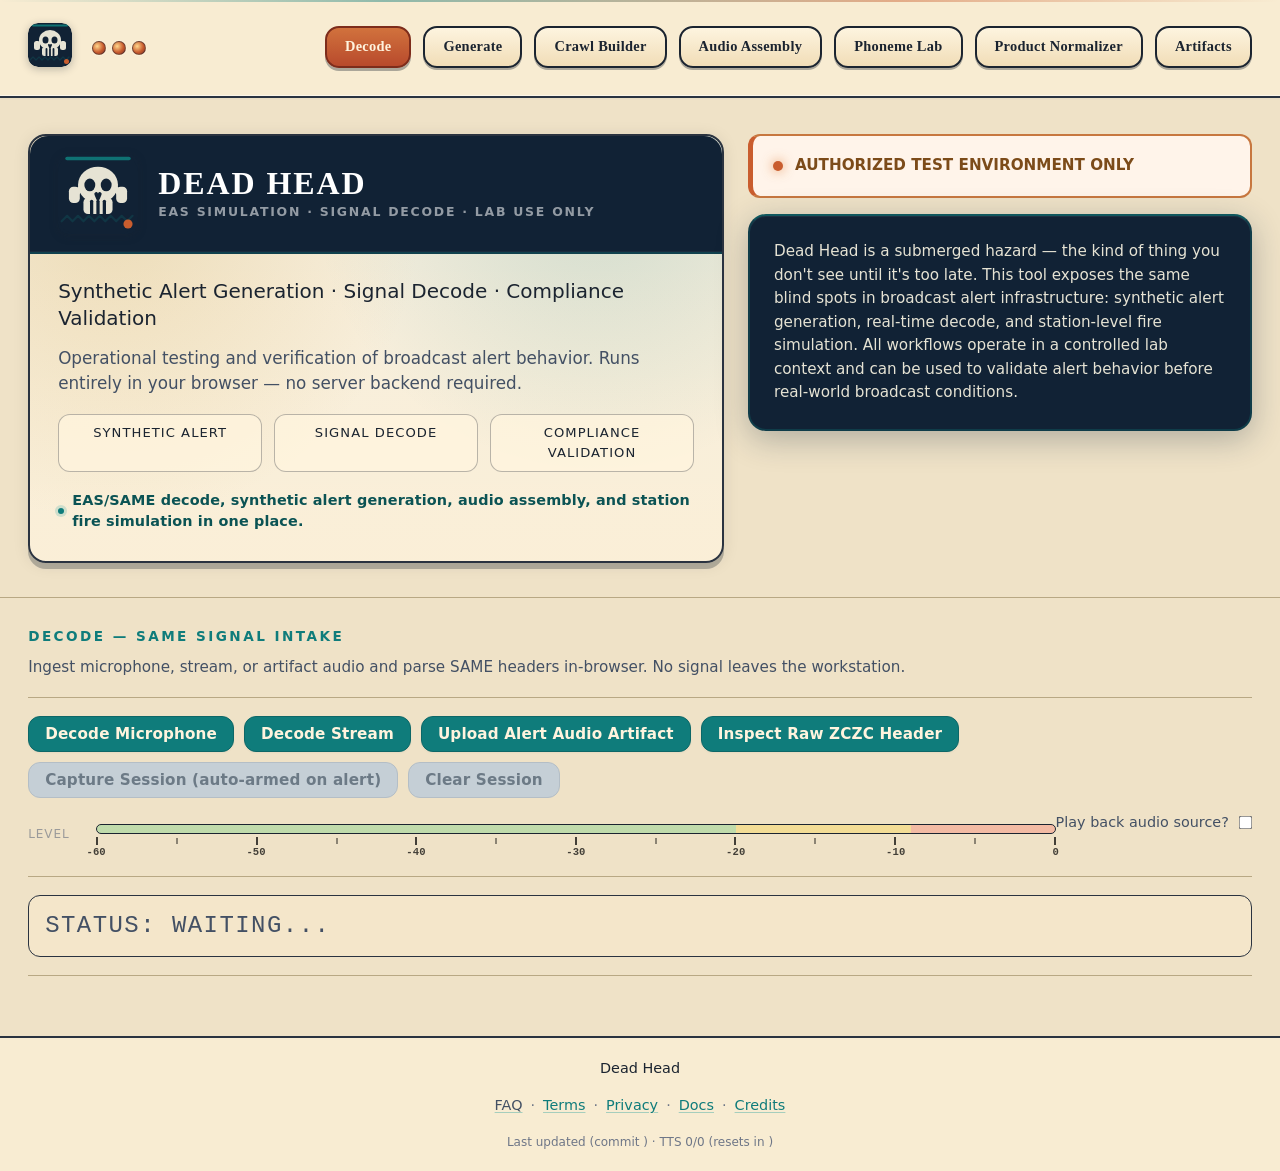
==== commit c691277e: "Add DeadHeadLogo inline SVG component, replace raster logo usage - assets/js/dead-head-logo.js: new " ====
--- a/index.html
+++ b/index.html
@@ -770,6 +770,7 @@
             </section>
         </main>
         <footer></footer>
+        <script src="assets/js/dead-head-logo.js"></script>
         <script src="assets/js/brand-config.js"></script>
         <script src="coi-serviceworker.js"></script>
         <script src="assets/js/phoneme-webpack.js"></script>
--- a/assets/css/style.css
+++ b/assets/css/style.css
@@ -548,7 +548,7 @@
 }
 
 #eas-tools-logo {
-    background: url('../eas-tools-logo.png?v=2') no-repeat center; /* cache-busting query param */
+    background: url('../eas-tools-logo.png?v=3') no-repeat center; /* cache-busting query param */
     background-size: 115%;
     width: 3vw;
     height: 6vh;
--- a/assets/css/ztr-brand.css
+++ b/assets/css/ztr-brand.css
@@ -173,7 +173,7 @@
 :root {
     --ztr-shell-max:      1680px;
     --ztr-shell-pad-x:    28px;
-    --ztr-header-height:  88px;
+    --ztr-header-height:  96px;
 }
 
 main {
@@ -248,6 +248,76 @@
     gap: 14px;
     color: var(--ztr-text);
     text-decoration: none;
+}
+
+.dh-badge {
+    display: block;
+    flex-shrink: 0;
+    border-radius: 10px;
+    overflow: hidden;
+    box-shadow: 0 2px 8px rgba(27, 36, 48, 0.28);
+    transition: opacity 120ms ease, transform 120ms ease;
+}
+
+.ztr-lockup__home:hover .dh-badge {
+    opacity: 0.88;
+    transform: scale(0.97);
+}
+
+.ztr-lockup__sub {
+    color: var(--ztr-text-secondary);
+    font-family: var(--ztr-font-display);
+    font-size: 16px;
+    font-weight: 600;
+    letter-spacing: 0.04em;
+    margin-left: 8px;
+}
+
+.ztr-hero__logo-band {
+    margin: -28px -28px 24px -28px;
+    padding: 18px 28px;
+    background: var(--ztr-panel-dark);
+    border-radius: var(--ztr-radius-xl) var(--ztr-radius-xl) 0 0;
+    display: flex;
+    align-items: center;
+    gap: 20px;
+    overflow: hidden;
+    border-bottom: 2px solid rgba(15, 124, 123, 0.35);
+    box-shadow: inset 0 -1px 0 rgba(255,255,255,0.04);
+}
+
+.ztr-hero__logo {
+    display: block;
+    width: 80px;
+    height: 80px;
+    flex-shrink: 0;
+    border-radius: 14px;
+    box-shadow: 0 4px 16px rgba(0,0,0,0.4);
+}
+
+.ztr-hero__logo-text {
+    display: flex;
+    flex-direction: column;
+    gap: 4px;
+    min-width: 0;
+}
+
+.ztr-hero__logo-name {
+    color: #fff;
+    font-family: var(--ztr-font-display);
+    font-size: 2rem;
+    font-weight: 700;
+    letter-spacing: 0.06em;
+    text-transform: uppercase;
+    line-height: 1;
+}
+
+.ztr-hero__logo-sub {
+    color: rgba(255,255,255,0.55);
+    font-size: 0.78rem;
+    font-weight: 600;
+    letter-spacing: 0.14em;
+    text-transform: uppercase;
 }
 
 .ztr-lockup__mark {
@@ -368,14 +438,15 @@
 /* Left column ----------------------------------------------- */
 .ztr-hero__title {
     min-width: 0;
-    padding: 26px;
+    padding: 28px;
     border: 2px solid var(--ztr-border);
     border-radius: var(--ztr-radius-xl);
     background:
         radial-gradient(circle at 12% 18%, rgba(209, 167, 75, 0.26), transparent 44%),
         radial-gradient(circle at 82% 12%, rgba(15, 124, 123, 0.16), transparent 42%),
         linear-gradient(180deg, rgba(255, 255, 255, 0.45), rgba(255, 244, 222, 0.7));
-    box-shadow: 0 3px 0 rgba(27, 36, 48, 0.24);
+    box-shadow: 0 6px 0 rgba(27, 36, 48, 0.28), 0 2px 16px rgba(27, 36, 48, 0.1);
+    overflow: hidden;
 }
 
 .ztr-hero__kicker {
@@ -489,16 +560,23 @@
     height: 10px;
     border-radius: 50%;
     background: var(--ztr-alert);
-    box-shadow: 0 0 8px rgba(217, 106, 26, 0.55);
+    box-shadow: 0 0 12px rgba(217, 106, 26, 0.7);
     flex-shrink: 0;
+    animation: badge-pulse 2s ease-in-out infinite;
+}
+
+@keyframes badge-pulse {
+    0%, 100% { box-shadow: 0 0 6px rgba(201, 93, 46, 0.5); }
+    50%       { box-shadow: 0 0 16px rgba(201, 93, 46, 0.9); }
 }
 
 .ztr-hero__statement {
     background: var(--ztr-panel-dark);
     color: var(--ztr-panel-dark-text);
-    border: 2px solid rgba(255, 255, 255, 0.12);
+    border: 2px solid rgba(15, 124, 123, 0.3);
+    border-top: 2px solid rgba(15, 124, 123, 0.6);
     border-radius: var(--ztr-radius-xl);
-    box-shadow: var(--ztr-shadow-dark);
+    box-shadow: 0 8px 32px rgba(28, 45, 66, 0.3), inset 0 1px 0 rgba(255,255,255,0.06);
     padding: 22px;
 }
 
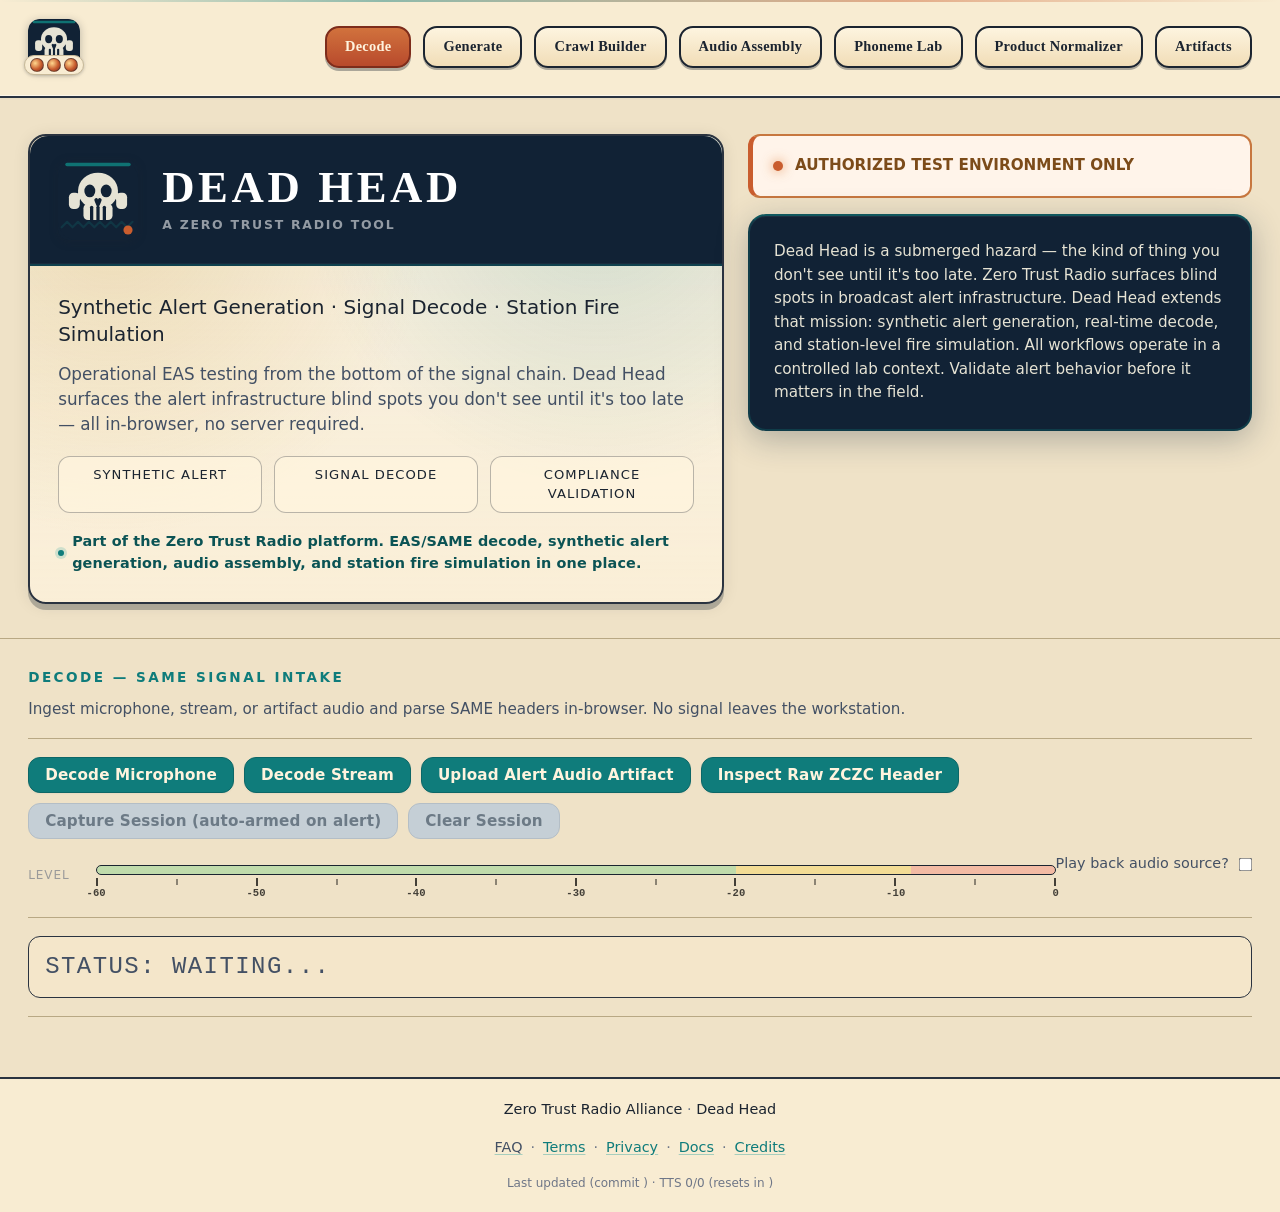
==== commit 9b8d2ef9: "Restore Zero Trust Radio as platform; update all wording for Dead Head positioning Dead Head is the " ====
--- a/index.html
+++ b/index.html
@@ -8,20 +8,20 @@
         <title>Dead Head</title>
         <meta name="title" content="Dead Head">
         <meta name="description" content="Dead Head: synthetic alert generation, decode, validation, and station fire simulation for broadcast infrastructure. EAS/SAME tools that run entirely in your browser.">
-        <meta name="keywords" content="dead head, eas lab, broadcast validation, synthetic alert, same decode, station fire test, signal integrity">
+        <meta name="keywords" content="zero trust radio, dead head, eas simulation, same decode, synthetic alert, broadcast lab, station fire test, signal integrity">
         <meta name="language" content="English">
         <meta name="image" content="https://eas.tools/assets/eas-logo-banner.png">
-        <meta name="author" content="Dead Head">
+        <meta name="author" content="Zero Trust Radio Alliance">
         <link rel="canonical" href="https://eas.tools/">
         <meta property="og:type" content="website">
         <meta property="og:title" content="Dead Head">
-        <meta property="og:description" content="Synthetic alert generation, decode, validation, and station fire simulation. EAS/SAME tools that run entirely in your browser.">
+        <meta property="og:description" content="Dead Head: EAS simulation and signal decode from Zero Trust Radio. Synthetic alert generation, decode, and station fire simulation in-browser.">
         <meta property="og:url" content="https://eas.tools/">
         <meta property="og:image" content="https://eas.tools/assets/eas-logo-banner.png">
-        <meta property="og:site_name" content="Dead Head">
+        <meta property="og:site_name" content="Zero Trust Radio">
         <meta name="twitter:card" content="summary">
         <meta name="twitter:title" content="Dead Head">
-        <meta name="twitter:description" content="Synthetic alert generation, decode, validation, and station fire simulation. EAS/SAME tools that run entirely in your browser.">
+        <meta name="twitter:description" content="Dead Head: EAS simulation and signal decode from Zero Trust Radio. All in-browser, no server required.">
         <meta name="twitter:image" content="https://eas.tools/assets/eas-logo-banner.png">
         <meta name="twitter:image:alt" content="Dead Head">
         <link rel="stylesheet" href="assets/css/hack.css">
--- a/assets/css/ztr-brand.css
+++ b/assets/css/ztr-brand.css
@@ -264,6 +264,27 @@
     transform: scale(0.97);
 }
 
+/* Badge + status dots pinned together in header */
+.ztr-lockup__badge-wrap {
+    position: relative;
+    display: inline-flex;
+    flex-shrink: 0;
+}
+
+.ztr-lockup__status {
+    position: absolute;
+    bottom: -4px;
+    right: -4px;
+    display: flex;
+    gap: 3px;
+    align-items: center;
+    background: var(--ztr-panel);
+    border-radius: 999px;
+    padding: 2px 5px;
+    border: 1px solid var(--ztr-border-soft);
+    box-shadow: 0 1px 3px rgba(27,36,48,0.2);
+}
+
 .ztr-lockup__sub {
     color: var(--ztr-text-secondary);
     font-family: var(--ztr-font-display);
@@ -274,13 +295,13 @@
 }
 
 .ztr-hero__logo-band {
-    margin: -28px -28px 24px -28px;
-    padding: 18px 28px;
+    margin: -28px -28px 28px -28px;
+    padding: 24px 28px;
     background: var(--ztr-panel-dark);
     border-radius: var(--ztr-radius-xl) var(--ztr-radius-xl) 0 0;
     display: flex;
     align-items: center;
-    gap: 20px;
+    gap: 24px;
     overflow: hidden;
     border-bottom: 2px solid rgba(15, 124, 123, 0.35);
     box-shadow: inset 0 -1px 0 rgba(255,255,255,0.04);
@@ -298,16 +319,16 @@
 .ztr-hero__logo-text {
     display: flex;
     flex-direction: column;
-    gap: 4px;
+    gap: 6px;
     min-width: 0;
 }
 
 .ztr-hero__logo-name {
     color: #fff;
     font-family: var(--ztr-font-display);
-    font-size: 2rem;
+    font-size: clamp(2rem, 3.5vw, 2.8rem);
     font-weight: 700;
-    letter-spacing: 0.06em;
+    letter-spacing: 0.08em;
     text-transform: uppercase;
     line-height: 1;
 }
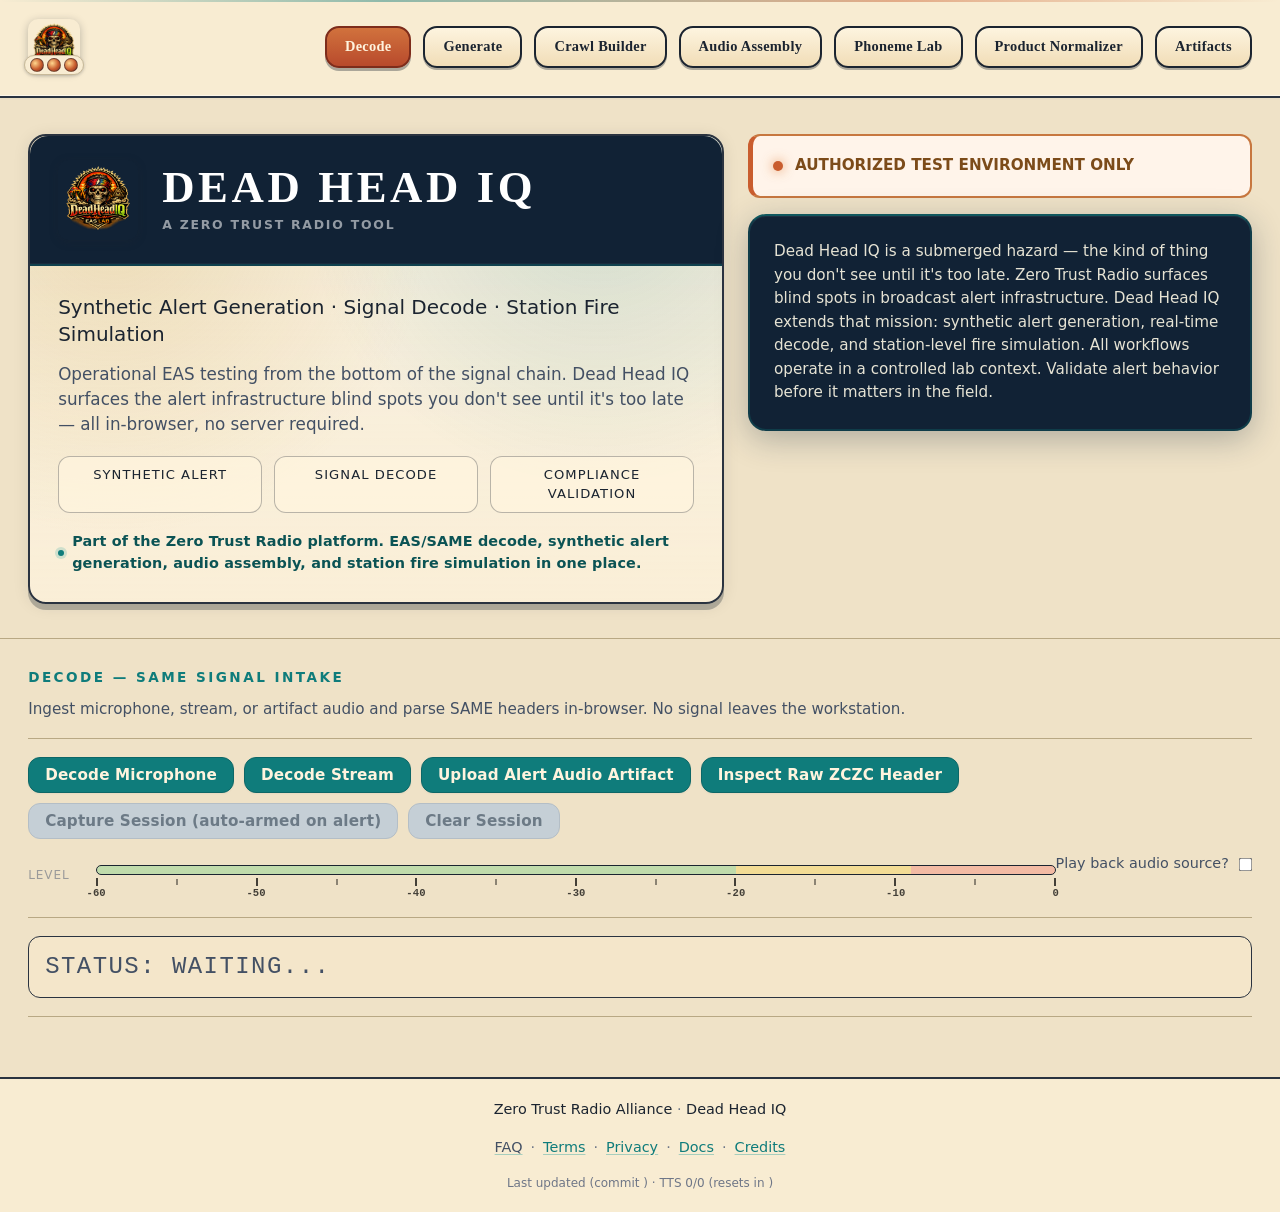
==== commit 6f1865ef: "Rebrand to Dead Head IQ; swap in PNG logo - Rename product from "Dead Head" to "Dead Head IQ" everyw" ====
--- a/index.html
+++ b/index.html
@@ -5,25 +5,25 @@
         <meta http-equiv="Content-Type" content="text/html; charset=utf-8">
         <meta name="robots" content="index, nofollow">
         <meta name="viewport" content="width=device-width, initial-scale=1, viewport-fit=cover">
-        <title>Dead Head</title>
-        <meta name="title" content="Dead Head">
-        <meta name="description" content="Dead Head: synthetic alert generation, decode, validation, and station fire simulation for broadcast infrastructure. EAS/SAME tools that run entirely in your browser.">
-        <meta name="keywords" content="zero trust radio, dead head, eas simulation, same decode, synthetic alert, broadcast lab, station fire test, signal integrity">
+        <title>Dead Head IQ</title>
+        <meta name="title" content="Dead Head IQ">
+        <meta name="description" content="Dead Head IQ: synthetic alert generation, decode, validation, and station fire simulation for broadcast infrastructure. EAS/SAME tools that run entirely in your browser.">
+        <meta name="keywords" content="zero trust radio, dead head iq, eas simulation, same decode, synthetic alert, broadcast lab, station fire test, signal integrity">
         <meta name="language" content="English">
         <meta name="image" content="https://eas.tools/assets/eas-logo-banner.png">
         <meta name="author" content="Zero Trust Radio Alliance">
         <link rel="canonical" href="https://eas.tools/">
         <meta property="og:type" content="website">
-        <meta property="og:title" content="Dead Head">
-        <meta property="og:description" content="Dead Head: EAS simulation and signal decode from Zero Trust Radio. Synthetic alert generation, decode, and station fire simulation in-browser.">
+        <meta property="og:title" content="Dead Head IQ">
+        <meta property="og:description" content="Dead Head IQ: EAS simulation and signal decode from Zero Trust Radio. Synthetic alert generation, decode, and station fire simulation in-browser.">
         <meta property="og:url" content="https://eas.tools/">
         <meta property="og:image" content="https://eas.tools/assets/eas-logo-banner.png">
         <meta property="og:site_name" content="Zero Trust Radio">
         <meta name="twitter:card" content="summary">
-        <meta name="twitter:title" content="Dead Head">
-        <meta name="twitter:description" content="Dead Head: EAS simulation and signal decode from Zero Trust Radio. All in-browser, no server required.">
+        <meta name="twitter:title" content="Dead Head IQ">
+        <meta name="twitter:description" content="Dead Head IQ: EAS simulation and signal decode from Zero Trust Radio. All in-browser, no server required.">
         <meta name="twitter:image" content="https://eas.tools/assets/eas-logo-banner.png">
-        <meta name="twitter:image:alt" content="Dead Head">
+        <meta name="twitter:image:alt" content="Dead Head IQ">
         <link rel="stylesheet" href="assets/css/hack.css">
         <link rel="stylesheet" href="assets/css/codemirror.css">
         <link rel="stylesheet" href="assets/css/dracula.css">
@@ -770,7 +770,7 @@
             </section>
         </main>
         <footer></footer>
-        <script src="assets/js/dead-head-logo.js"></script>
+        
         <script src="assets/js/brand-config.js"></script>
         <script src="coi-serviceworker.js"></script>
         <script src="assets/js/phoneme-webpack.js"></script>
@@ -916,7 +916,7 @@
                 const ensureMuxerIframe = () => {
                     if (muxerIframe || !muxerContainer) return;
                     muxerIframe = document.createElement('iframe');
-                    muxerIframe.title = 'Dead Head — Artifacts (Video/Audio Muxer)';
+                    muxerIframe.title = 'Dead Head IQ — Artifacts (Video/Audio Muxer)';
                     muxerIframe.loading = 'lazy';
                     muxerIframe.style.width = '100%';
                     muxerIframe.style.minHeight = '1080px';
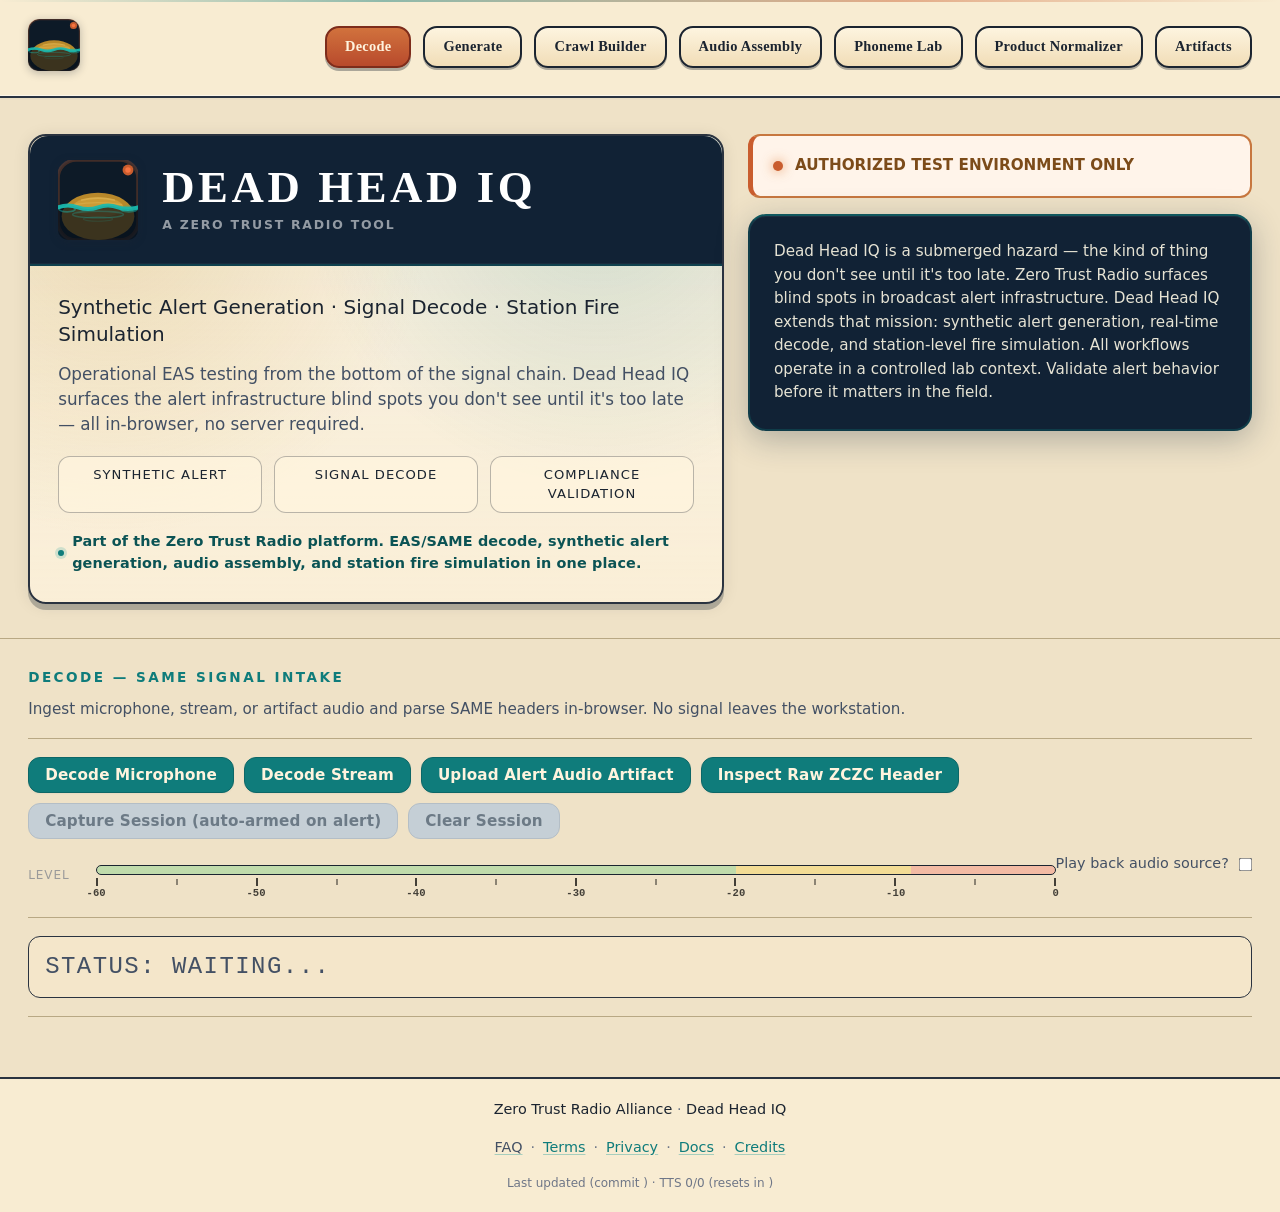
==== commit d8544c1b: "Add SandbarIQ SVG logo preview on index.html Broad sandy shoal badge: tan sandbar hump cresting the " ====
--- a/index.html
+++ b/index.html
@@ -771,6 +771,7 @@
         </main>
         <footer></footer>
         
+        <script src="assets/js/sandbariq-logo.js"></script>
         <script src="assets/js/brand-config.js"></script>
         <script src="coi-serviceworker.js"></script>
         <script src="assets/js/phoneme-webpack.js"></script>
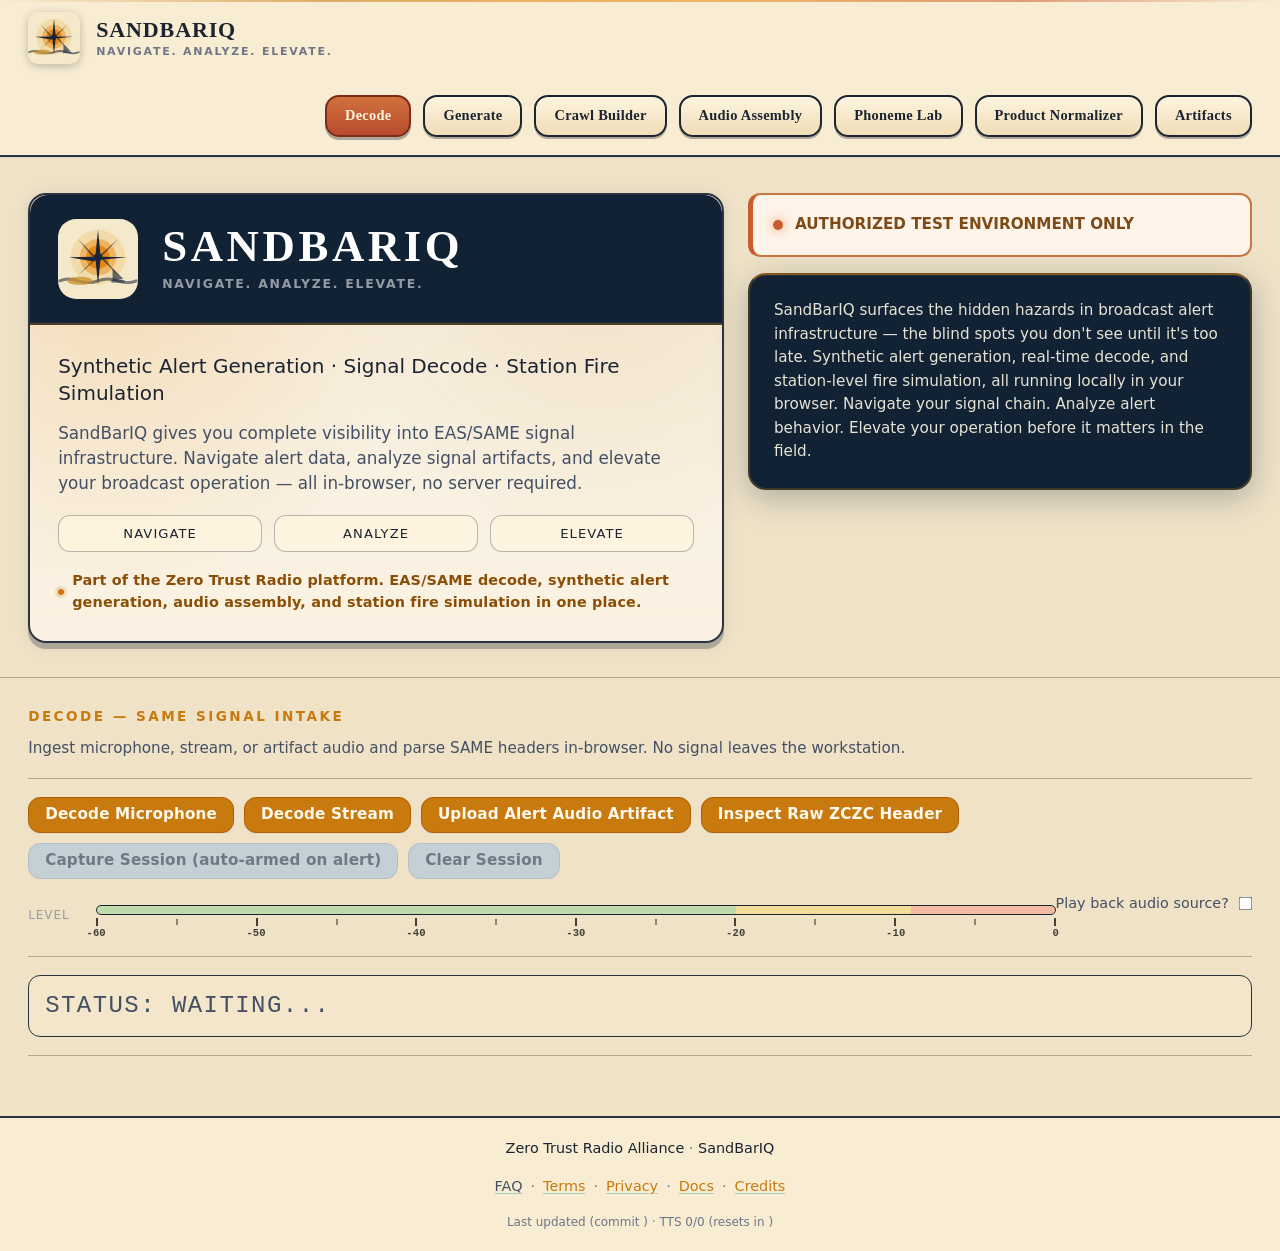
==== commit 2ba18a12: "Rebrand to SandBarIQ: amber palette, compass badge, updated copy - Rename product from Dead Head IQ " ====
--- a/index.html
+++ b/index.html
@@ -5,25 +5,25 @@
         <meta http-equiv="Content-Type" content="text/html; charset=utf-8">
         <meta name="robots" content="index, nofollow">
         <meta name="viewport" content="width=device-width, initial-scale=1, viewport-fit=cover">
-        <title>Dead Head IQ</title>
-        <meta name="title" content="Dead Head IQ">
-        <meta name="description" content="Dead Head IQ: synthetic alert generation, decode, validation, and station fire simulation for broadcast infrastructure. EAS/SAME tools that run entirely in your browser.">
-        <meta name="keywords" content="zero trust radio, dead head iq, eas simulation, same decode, synthetic alert, broadcast lab, station fire test, signal integrity">
+        <title>SandBarIQ</title>
+        <meta name="title" content="SandBarIQ">
+        <meta name="description" content="SandBarIQ: Navigate. Analyze. Elevate. Synthetic alert generation, decode, validation, and station fire simulation for broadcast infrastructure. EAS/SAME tools that run entirely in your browser.">
+        <meta name="keywords" content="zero trust radio, sandbariq, eas simulation, same decode, synthetic alert, broadcast lab, station fire test, signal integrity, navigate analyze elevate">
         <meta name="language" content="English">
         <meta name="image" content="https://eas.tools/assets/eas-logo-banner.png">
         <meta name="author" content="Zero Trust Radio Alliance">
         <link rel="canonical" href="https://eas.tools/">
         <meta property="og:type" content="website">
-        <meta property="og:title" content="Dead Head IQ">
-        <meta property="og:description" content="Dead Head IQ: EAS simulation and signal decode from Zero Trust Radio. Synthetic alert generation, decode, and station fire simulation in-browser.">
+        <meta property="og:title" content="SandBarIQ">
+        <meta property="og:description" content="SandBarIQ: EAS simulation and signal decode from Zero Trust Radio. Navigate. Analyze. Elevate. Synthetic alert generation, decode, and station fire simulation in-browser.">
         <meta property="og:url" content="https://eas.tools/">
         <meta property="og:image" content="https://eas.tools/assets/eas-logo-banner.png">
         <meta property="og:site_name" content="Zero Trust Radio">
         <meta name="twitter:card" content="summary">
-        <meta name="twitter:title" content="Dead Head IQ">
-        <meta name="twitter:description" content="Dead Head IQ: EAS simulation and signal decode from Zero Trust Radio. All in-browser, no server required.">
+        <meta name="twitter:title" content="SandBarIQ">
+        <meta name="twitter:description" content="SandBarIQ: EAS simulation and signal decode from Zero Trust Radio. Navigate. Analyze. Elevate. All in-browser, no server required.">
         <meta name="twitter:image" content="https://eas.tools/assets/eas-logo-banner.png">
-        <meta name="twitter:image:alt" content="Dead Head IQ">
+        <meta name="twitter:image:alt" content="SandBarIQ">
         <link rel="stylesheet" href="assets/css/hack.css">
         <link rel="stylesheet" href="assets/css/codemirror.css">
         <link rel="stylesheet" href="assets/css/dracula.css">
@@ -917,7 +917,7 @@
                 const ensureMuxerIframe = () => {
                     if (muxerIframe || !muxerContainer) return;
                     muxerIframe = document.createElement('iframe');
-                    muxerIframe.title = 'Dead Head IQ — Artifacts (Video/Audio Muxer)';
+                    muxerIframe.title = 'SandBarIQ — Artifacts (Video/Audio Muxer)';
                     muxerIframe.loading = 'lazy';
                     muxerIframe.style.width = '100%';
                     muxerIframe.style.minHeight = '1080px';
--- a/assets/css/ztr-brand.css
+++ b/assets/css/ztr-brand.css
@@ -1,5 +1,5 @@
 /* ============================================================
-   Dead Head — brand foundation
+   SandBarIQ — brand foundation
    Loaded after assets/css/style.css. Conservative selectors only;
    no class renames, no JS coupling. Establishes the operational
    light console look-and-feel via design tokens.
@@ -31,13 +31,13 @@
     --ztr-border-soft:       #c8b999;
     --ztr-divider:           #b8a884;
 
-    /* Brand accent (teal) */
-    --ztr-accent:            #0f7c7b;
-    --ztr-accent-hover:      #0d6767;
-    --ztr-accent-active:     #0b5354;
-    --ztr-accent-pale:       #d5ece8;
-    --ztr-accent-on:         #fff4de;
-    --ztr-accent-deep:       #083f40;
+    /* Brand accent (warm amber) */
+    --ztr-accent:            #c97a0e;
+    --ztr-accent-hover:      #a96208;
+    --ztr-accent-active:     #8a4e06;
+    --ztr-accent-pale:       #fde8c4;
+    --ztr-accent-on:         #fff8ed;
+    --ztr-accent-deep:       #4a2805;
 
     /* Status / semantic */
     --ztr-ok:                #1f8a5c;
@@ -112,9 +112,9 @@
 body {
     background: var(--ztr-bg);
     background-image:
-        radial-gradient(circle at 10% 10%, rgba(209, 167, 75, 0.12), transparent 48%),
-        radial-gradient(circle at 85% 20%, rgba(15, 124, 123, 0.1), transparent 50%),
-        linear-gradient(0deg, rgba(255, 255, 255, 0.12), rgba(255, 255, 255, 0.12));
+        radial-gradient(circle at 10% 10%, rgba(232, 134, 10, 0.10), transparent 48%),
+        radial-gradient(circle at 82% 18%, rgba(201, 122, 14, 0.08), transparent 50%),
+        linear-gradient(180deg, rgba(255, 248, 237, 0.18), rgba(245, 233, 204, 0.22));
     color: var(--ztr-text);
     font-family: var(--ztr-font-sans);
     -webkit-font-smoothing: antialiased;
@@ -223,8 +223,8 @@
     position: absolute;
     inset: 0 0 auto 0;
     height: 2px;
-    background: linear-gradient(90deg, transparent, var(--ztr-accent) 30%, var(--ztr-alert) 70%, transparent);
-    opacity: 0.45;
+    background: linear-gradient(90deg, transparent, var(--ztr-accent) 25%, #e8860a 55%, var(--ztr-alert) 80%, transparent);
+    opacity: 0.55;
 }
 
 .ztr-header__inner {
@@ -303,7 +303,7 @@
     align-items: center;
     gap: 24px;
     overflow: hidden;
-    border-bottom: 2px solid rgba(15, 124, 123, 0.35);
+    border-bottom: 2px solid rgba(201, 122, 14, 0.35);
     box-shadow: inset 0 -1px 0 rgba(255,255,255,0.04);
 }
 
@@ -346,9 +346,9 @@
     height: 44px;
     border-radius: 12px;
     background:
-        radial-gradient(circle at 30% 28%, var(--ztr-accent) 0%, var(--ztr-accent-deep) 60%, #04302f 100%);
+        radial-gradient(circle at 30% 28%, #e8a430 0%, var(--ztr-accent-deep) 60%, #2a1402 100%);
     border: 1px solid var(--ztr-accent-deep);
-    box-shadow: inset 0 0 10px rgba(14, 150, 148, 0.4), 0 0 0 1px rgba(255,255,255,0.4);
+    box-shadow: inset 0 0 10px rgba(232, 134, 10, 0.4), 0 0 0 1px rgba(255,255,255,0.4);
     position: relative;
     flex-shrink: 0;
 }
@@ -463,9 +463,9 @@
     border: 2px solid var(--ztr-border);
     border-radius: var(--ztr-radius-xl);
     background:
-        radial-gradient(circle at 12% 18%, rgba(209, 167, 75, 0.26), transparent 44%),
-        radial-gradient(circle at 82% 12%, rgba(15, 124, 123, 0.16), transparent 42%),
-        linear-gradient(180deg, rgba(255, 255, 255, 0.45), rgba(255, 244, 222, 0.7));
+        radial-gradient(circle at 12% 18%, rgba(232, 134, 10, 0.18), transparent 44%),
+        radial-gradient(circle at 82% 12%, rgba(201, 122, 14, 0.12), transparent 42%),
+        linear-gradient(180deg, rgba(255, 255, 255, 0.45), rgba(255, 248, 237, 0.7));
     box-shadow: 0 6px 0 rgba(27, 36, 48, 0.28), 0 2px 16px rgba(27, 36, 48, 0.1);
     overflow: hidden;
 }
@@ -548,7 +548,7 @@
     height: 6px;
     border-radius: 50%;
     background: var(--ztr-accent);
-    box-shadow: 0 0 0 3px rgba(14, 150, 148, 0.18);
+    box-shadow: 0 0 0 3px rgba(201, 122, 14, 0.18);
     flex-shrink: 0;
 }
 
@@ -594,8 +594,8 @@
 .ztr-hero__statement {
     background: var(--ztr-panel-dark);
     color: var(--ztr-panel-dark-text);
-    border: 2px solid rgba(15, 124, 123, 0.3);
-    border-top: 2px solid rgba(15, 124, 123, 0.6);
+    border: 2px solid rgba(201, 122, 14, 0.25);
+    border-top: 2px solid rgba(232, 134, 10, 0.55);
     border-radius: var(--ztr-radius-xl);
     box-shadow: 0 8px 32px rgba(28, 45, 66, 0.3), inset 0 1px 0 rgba(255,255,255,0.06);
     padding: 22px;
@@ -670,7 +670,7 @@
 }
 
 button[data-tool]:focus-visible {
-    outline: 3px solid rgba(15, 124, 123, 0.45);
+    outline: 3px solid rgba(201, 122, 14, 0.45);
     outline-offset: 2px;
 }
 
@@ -691,7 +691,7 @@
 
 .section-heading::before {
     background: var(--ztr-accent);
-    box-shadow: 0 0 0 3px rgba(14, 150, 148, 0.18);
+    box-shadow: 0 0 0 3px rgba(201, 122, 14, 0.18);
 }
 
 .section-subhead {
@@ -786,7 +786,7 @@
     outline: 2px solid var(--ztr-accent);
     outline-offset: 2px;
     border-color: var(--ztr-accent);
-    box-shadow: 0 0 0 3px rgba(14, 150, 148, 0.18);
+    box-shadow: 0 0 0 3px rgba(201, 122, 14, 0.18);
 }
 
 /* -----------------------------------------------------------
@@ -1062,7 +1062,7 @@
 }
 
 #splicer-panel #spliceWaveform {
-    border: 1px solid rgba(15, 124, 123, 0.55);
+    border: 1px solid rgba(201, 122, 14, 0.45);
     border-radius: 10px;
     background:
         linear-gradient(180deg, rgba(0, 0, 0, 0.26), rgba(0, 0, 0, 0.26)),
@@ -1258,7 +1258,7 @@
 .ztr-metric__meter span {
     display: block;
     height: 100%;
-    background: linear-gradient(90deg, #0f7c7b, #d1a74b);
+    background: linear-gradient(90deg, #c97a0e, #e8c060);
 }
 
 .ztr-footer__links-grid {
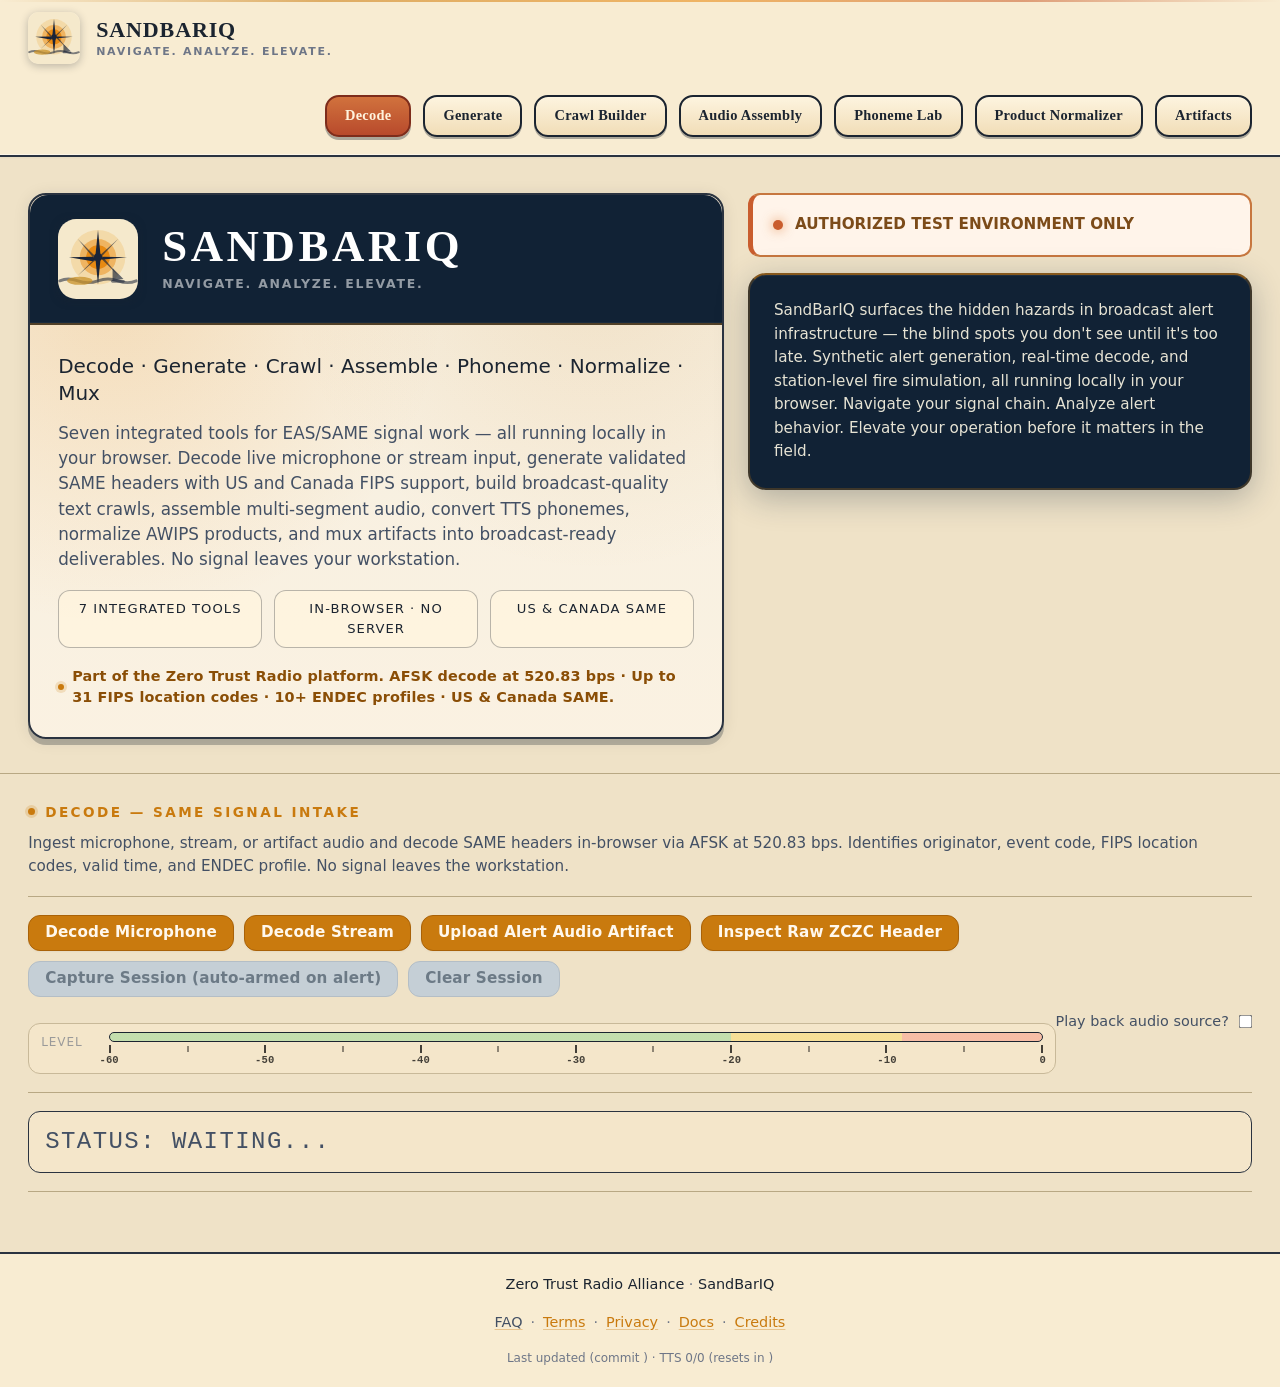
==== commit 8afbfc7c: "Elevate UI: section dot fix, form section cards, precise panel copy ztr-brand.css: - Fix .section-he" ====
--- a/index.html
+++ b/index.html
@@ -55,7 +55,7 @@
         <main>
             <section id="decoder-panel" class="tool-panel active" aria-labelledby="tab-decoder">
                 <h2 class="section-heading">Decode — SAME Signal Intake</h2>
-                <p class="section-subhead">Ingest microphone, stream, or artifact audio and parse SAME headers in-browser. No signal leaves the workstation.</p>
+                <p class="section-subhead">Ingest microphone, stream, or artifact audio and decode SAME headers in-browser via AFSK at 520.83 bps. Identifies originator, event code, FIPS location codes, valid time, and ENDEC profile. No signal leaves the workstation.</p>
                 <hr>
                 <div data-mic-container style="display: none;">Select Microphone: <select id="device"></select></div>
                 <span>
@@ -113,7 +113,7 @@
             </section>
             <section id="encoder-panel" class="tool-panel" aria-labelledby="tab-encoder">
                 <h2 class="section-heading">Generate — Synthetic Alert Artifact</h2>
-                <p class="section-subhead">Compose a validated SAME payload, preview the header, and export a lab-grade WAV artifact for station fire testing and integration validation.</p>
+                <p class="section-subhead">Compose a validated SAME payload (PEP / WXR / EAS / CIV originators, up to 31 FIPS location codes, US and Canada), preview the header, and export a lab-grade WAV artifact with attention tone, optional TTS or custom audio, and ENDEC profile matching.</p>
                 <hr>
                 <label for="encoderMode">Select EAS Header Generation Mode:</label>
                 <select id="encoderMode">
@@ -330,7 +330,7 @@
             </section>
             <section id="crawl-panel" class="tool-panel" aria-labelledby="tab-crawl">
                 <h2 class="section-heading">Crawl Builder — Visual Layer</h2>
-                <p class="section-subhead">Compose validated alert crawls for station overlay, signage, and validation loops. Export as GIF or WebM artifacts.</p>
+                <p class="section-subhead">Compose broadcast-quality alert crawls from custom text or a decoded SAME header via E2T-NG. Control font, speed, VDS mode, background, outline, and canvas dimensions. Export as GIF or WebM artifact.</p>
                 <hr>
                 <label for="crawlUserPreset">Save/Load User Preset...</label>
                 <select id="crawlUserPreset">
@@ -532,7 +532,7 @@
             </section>
             <section id="splicer-panel" class="tool-panel" aria-labelledby="tab-splicer">
                 <h2 class="section-heading">Audio Assembly — Artifact Composition</h2>
-                <p class="section-subhead">Combine TTS, uploaded samples, and macros into a single validated WAV artifact. All processing stays on this workstation.</p>
+                <p class="section-subhead">Build multi-segment alert audio from uploaded artifacts and TTS. Trim, split, join, adjust loudness, apply ENDEC macros, and insert silence. Session auto-saves locally. Export as a single WAV artifact.</p>
                 <hr>
                 <div class="splice-grid">
                     <div class="waveform-card">
@@ -692,7 +692,7 @@
             </section>
             <section id="phoneme-panel" class="tool-panel" aria-labelledby="tab-phoneme">
                 <h2 class="section-heading">Phoneme Lab — Voice Pronunciation Tuning</h2>
-                <p class="section-subhead">Translate word ↔ phoneme and cross-convert backends to tune TTS voices for operational clarity.</p>
+                <p class="section-subhead">Translate word ↔ phoneme and cross-convert between VTML, Balabolka, and DECTalk backends. Includes NWS-sourced pronunciation overrides so TTS voices read location names, event codes, and agency identifiers correctly.</p>
                 <hr>
                 <label for="phonemeText">Enter text to convert to phonemes (or vice-versa):</label>
                 <br>
@@ -740,7 +740,7 @@
 
             <section id="normalizer-panel" class="tool-panel" aria-labelledby="tab-normalizer">
                 <h2 class="section-heading">Product Normalizer — VTAC / AWIPS</h2>
-                <p class="section-subhead">Normalize raw VTAC/AWIPS product text into operator-grade input for synthesis and crawl workflows.</p>
+                <p class="section-subhead">Normalize raw NWS VTAC / AWIPS product text — strip formatting artifacts, expand abbreviations, and produce clean operator-grade copy ready for TTS synthesis or crawl generation.</p>
                 <hr>
                 <label for="shouldRepeat">Include "Repeating..." line: </label>
                 <input type="checkbox" id="shouldRepeat" name="shouldRepeat">
@@ -762,7 +762,7 @@
             </section>
             <section id="muxer-panel" class="tool-panel" aria-labelledby="tab-muxer">
                 <h2 class="section-heading">Artifacts — Video / Audio Muxer</h2>
-                <p class="section-subhead">Combine artifact video with a synthesized audio track to produce a unified broadcast-ready deliverable.</p>
+                <p class="section-subhead">Mux crawl video (WebM/GIF) with alert audio into a single broadcast-ready deliverable using in-browser FFmpeg. Supports MP4 output, multi-core processing, and progress monitoring.</p>
                 <hr>
                 <div id="muxer-container">
                     <!-- Muxer iframe will be injected here when activated -->
--- a/assets/css/ztr-brand.css
+++ b/assets/css/ztr-brand.css
@@ -135,7 +135,7 @@
 
 a {
     color: var(--ztr-accent);
-    text-decoration-color: rgba(14, 150, 148, 0.35);
+    text-decoration-color: rgba(201, 122, 14, 0.35);
     text-underline-offset: 2px;
 }
 
@@ -690,8 +690,14 @@
 }
 
 .section-heading::before {
+    content: "";
+    display: inline-block;
+    width: 7px;
+    height: 7px;
+    border-radius: 50%;
+    flex-shrink: 0;
     background: var(--ztr-accent);
-    box-shadow: 0 0 0 3px rgba(201, 122, 14, 0.18);
+    box-shadow: 0 0 0 3px rgba(201, 122, 14, 0.20);
 }
 
 .section-subhead {
@@ -1822,3 +1828,144 @@
     }
     body { background: var(--ztr-bg); color: var(--ztr-text); }
 }
+
+/* -----------------------------------------------------------
+   18. Tool panel form section cards
+   Group related controls into visible surface areas so each
+   logical section of a panel reads as a distinct unit.
+   These selectors target existing IDs/classes — no markup
+   changes, no JS coupling.
+   ----------------------------------------------------------- */
+
+/* Encoder: main header builder and raw-header input surfaces */
+#customEncoder,
+#stringEncoder {
+    background: var(--ztr-panel);
+    border: 1px solid var(--ztr-border-soft);
+    border-radius: var(--ztr-radius-lg);
+    padding: var(--ztr-space-5);
+    margin: var(--ztr-space-4) 0;
+    box-shadow: var(--ztr-shadow-1);
+}
+
+/* Encoder: announcement section (TTS or custom audio) */
+#tts,
+#customAudioDiv {
+    background: var(--ztr-bg-raised);
+    border: 1px solid var(--ztr-border-soft);
+    border-radius: var(--ztr-radius-md);
+    padding: var(--ztr-space-4);
+    margin: var(--ztr-space-3) 0;
+    box-shadow: var(--ztr-shadow-1);
+}
+
+/* Encoder: attention tone duration — accent left-border stripe */
+#tlenContainer {
+    background: rgba(201, 122, 14, 0.05);
+    border-left: 3px solid var(--ztr-accent);
+    border-radius: 0 var(--ztr-radius-sm) var(--ztr-radius-sm) 0;
+    padding: var(--ztr-space-3) var(--ztr-space-4);
+    margin: var(--ztr-space-2) 0;
+}
+
+/* Crawl: settings card */
+.crawl-settings {
+    background: var(--ztr-panel);
+    border: 1px solid var(--ztr-border-soft);
+    border-radius: var(--ztr-radius-lg);
+    padding: var(--ztr-space-5);
+    margin: var(--ztr-space-4) 0;
+    box-shadow: var(--ztr-shadow-1);
+}
+
+/* Crawl: E2T options sub-card */
+#E2TOptions {
+    background: var(--ztr-bg-raised);
+    border: 1px solid var(--ztr-border-soft);
+    border-radius: var(--ztr-radius-md);
+    padding: var(--ztr-space-4);
+    margin: var(--ztr-space-3) 0;
+}
+
+/* Splicer: static noise sub-group */
+#staticNoiseOptions {
+    background: rgba(27, 36, 48, 0.04);
+    border-left: 3px solid var(--ztr-border-soft);
+    border-radius: 0 var(--ztr-radius-sm) var(--ztr-radius-sm) 0;
+    padding: var(--ztr-space-3) var(--ztr-space-4);
+    margin: var(--ztr-space-2) 0;
+}
+
+/* Output pre blocks: ensure a reasonable min-height so empty
+   state doesn't collapse the area */
+#phonemeOutput,
+#normalizedProduct {
+    min-height: 80px;
+}
+
+/* FIPS location table: tighten the wrapper spacing */
+#fips {
+    margin-top: var(--ztr-space-3);
+    margin-bottom: var(--ztr-space-4);
+}
+
+/* Decoder: AFSK bit-stream display */
+#afsk {
+    font-family: var(--ztr-font-mono);
+    font-size: 0.78rem;
+    color: var(--ztr-text-muted);
+    letter-spacing: 0.06em;
+    word-break: break-all;
+    line-height: 1.6;
+}
+
+/* Crawl export progress bar — visible only during export */
+.crawl-export-progress {
+    border-radius: var(--ztr-radius-md);
+    padding: var(--ztr-space-3) var(--ztr-space-4);
+}
+
+/* Splice segment list — cards for each segment */
+.splice-segment-list {
+    list-style: none;
+    margin: 0;
+    padding: 0;
+    display: flex;
+    flex-direction: column;
+    gap: 8px;
+}
+
+/* Inline status lines next to buttons */
+.status-line {
+    font-size: 0.88rem;
+    color: var(--ztr-text-muted);
+    font-style: italic;
+}
+
+/* Level meter — reinforce brand borders */
+.level-meter {
+    border: 1px solid var(--ztr-border-soft);
+    border-radius: var(--ztr-radius-md);
+    background: var(--ztr-bg-raised);
+    padding: var(--ztr-space-2) var(--ztr-space-3);
+    margin: var(--ztr-space-3) 0;
+}
+
+.level-meter__fill {
+    background: linear-gradient(90deg, var(--ztr-ok) 0%, #a8d44a 60%, var(--ztr-alert) 85%, var(--ztr-danger) 100%);
+}
+
+/* Guide block in splicer waveform card */
+.waveform-card .guide {
+    color: var(--ztr-text-muted);
+    font-size: 0.88rem;
+    line-height: 1.55;
+    border-top: 1px dashed var(--ztr-border-soft);
+    padding-top: var(--ztr-space-3);
+    margin-top: var(--ztr-space-3);
+}
+
+.waveform-card .guide ul {
+    padding-left: var(--ztr-space-4);
+    margin: var(--ztr-space-2) 0 0;
+}
